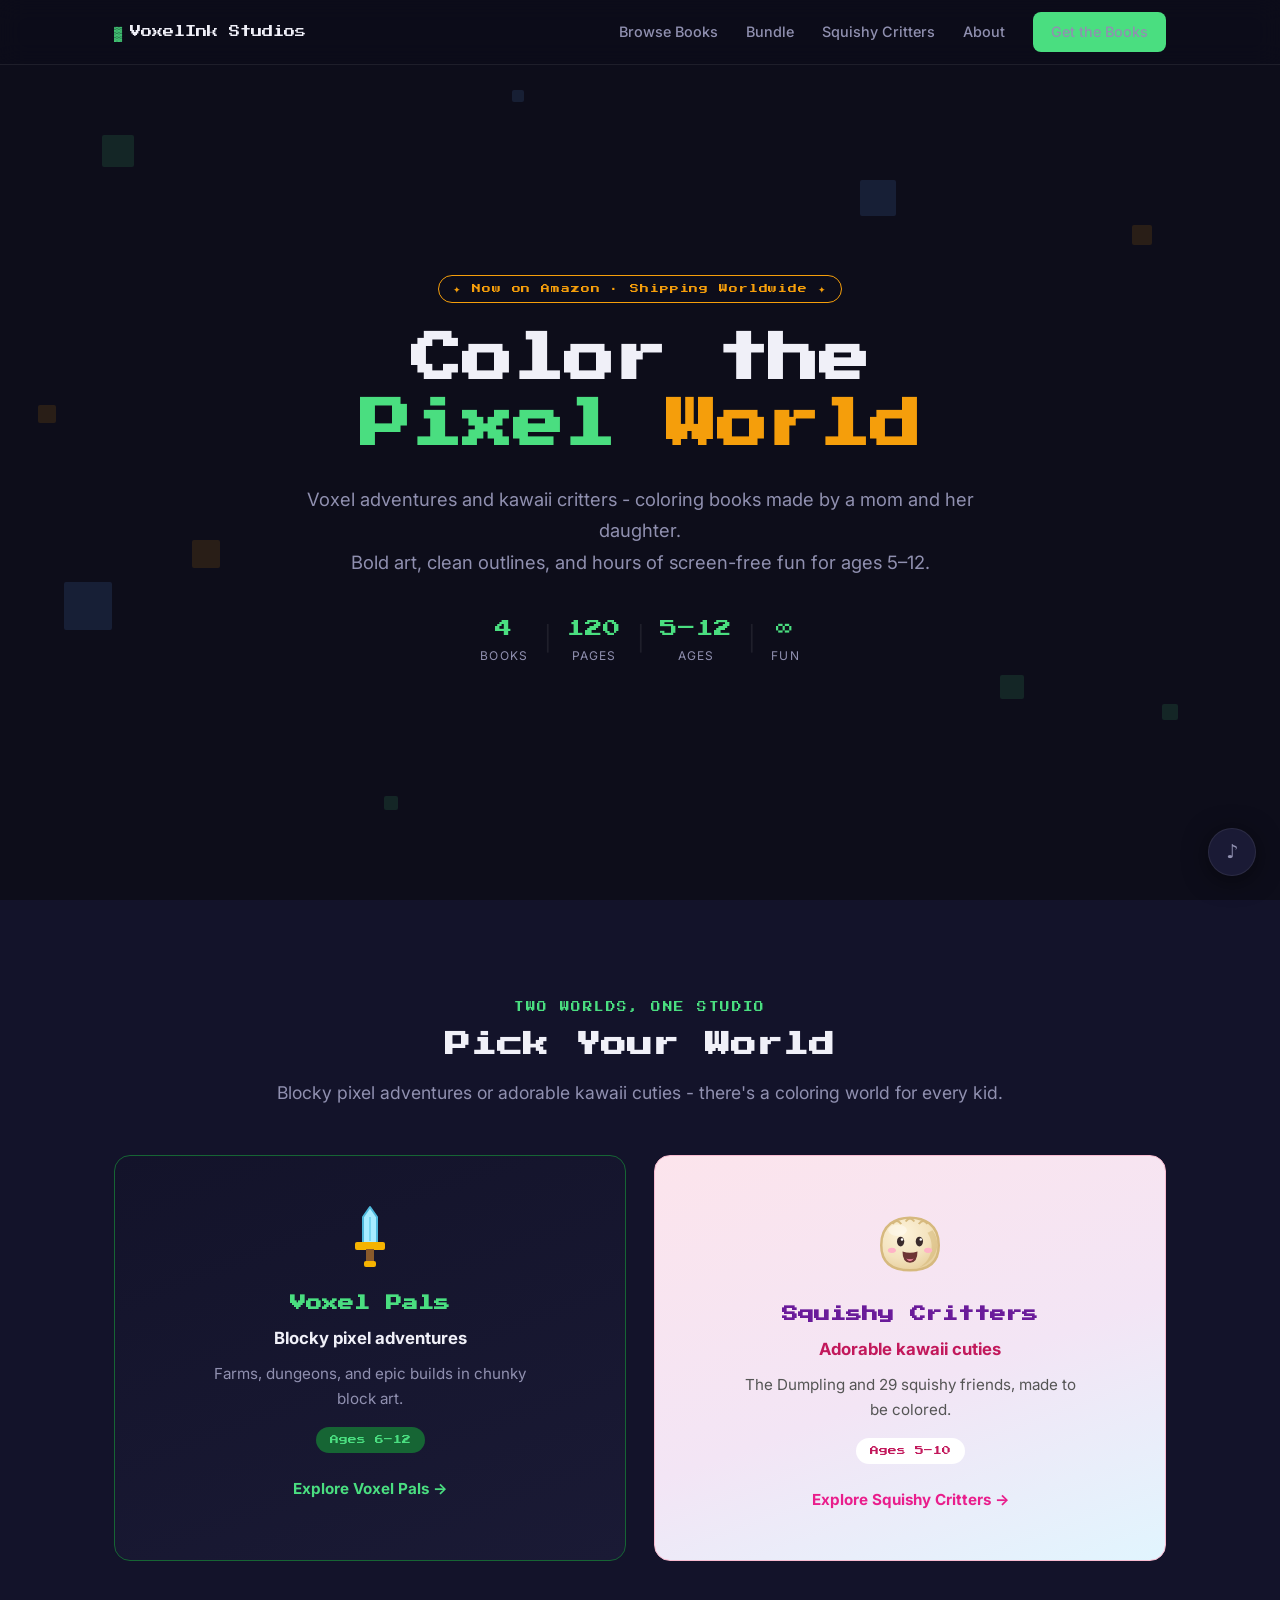
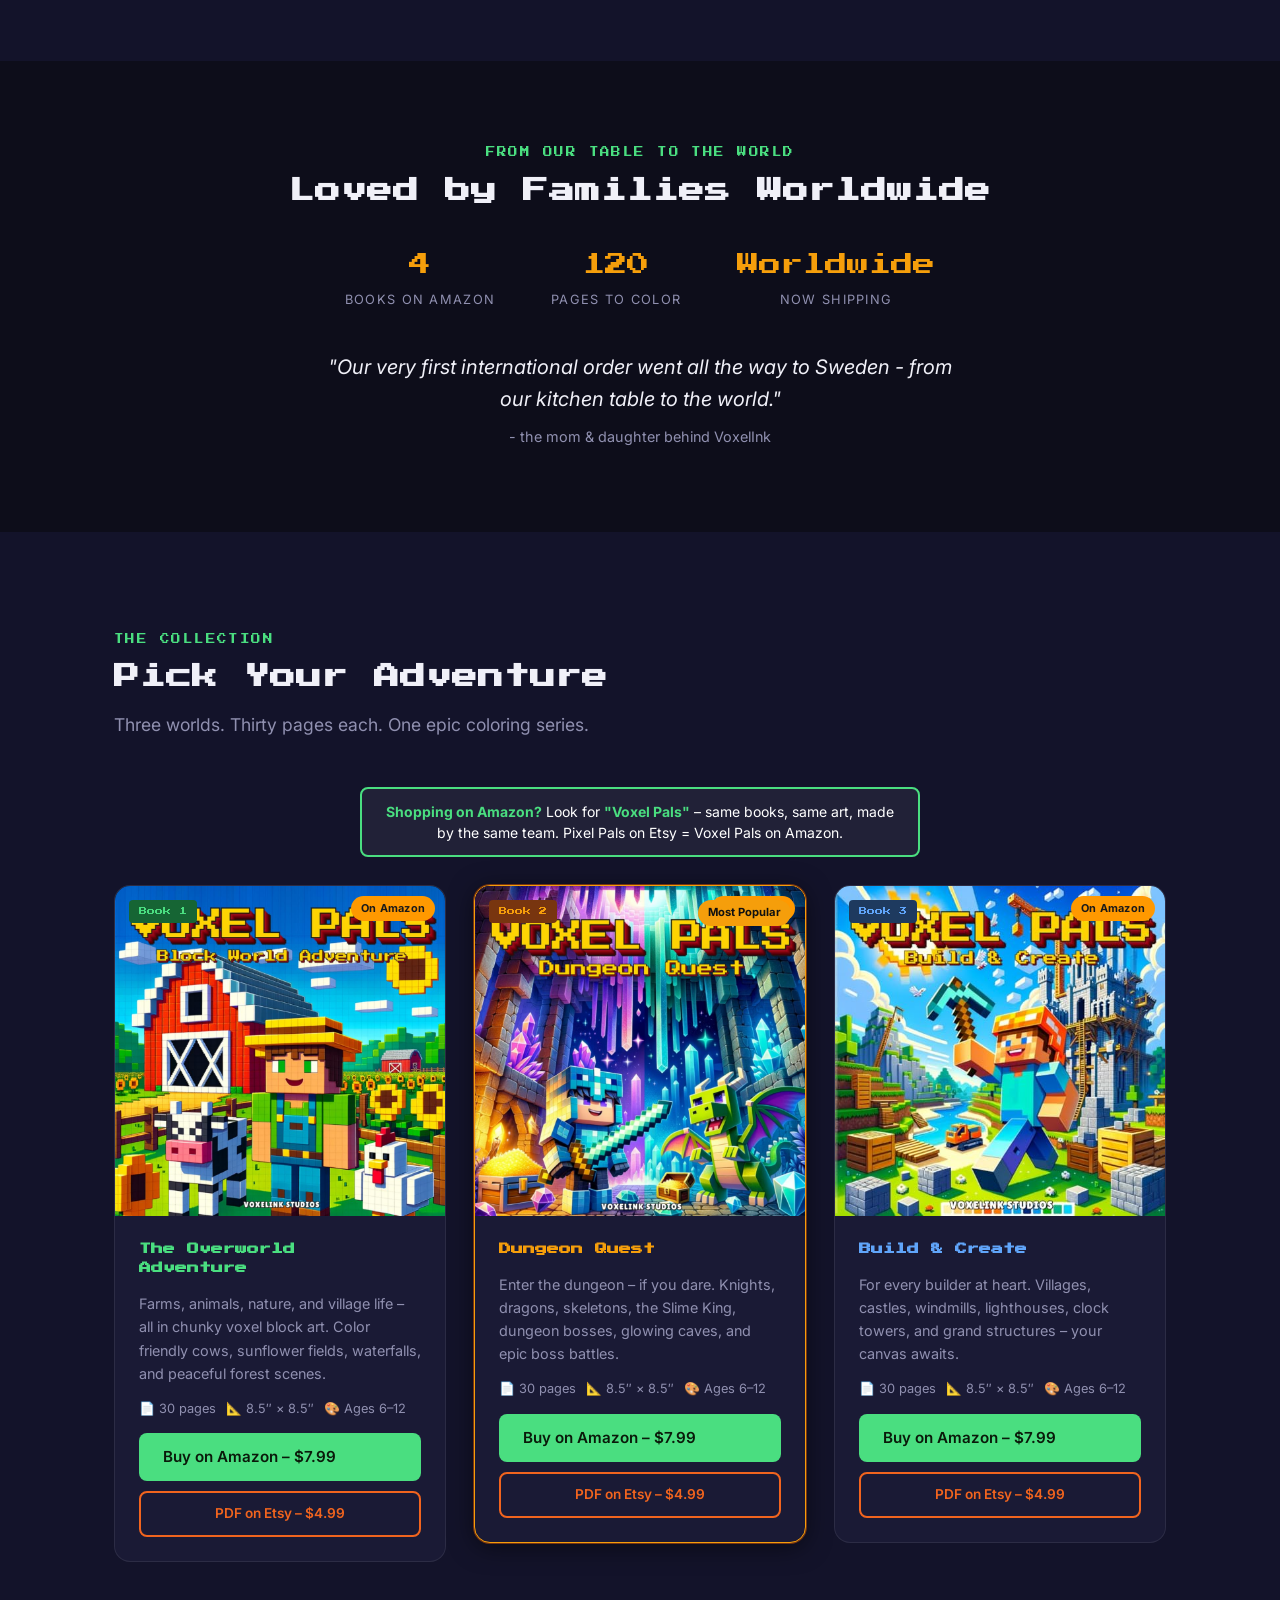
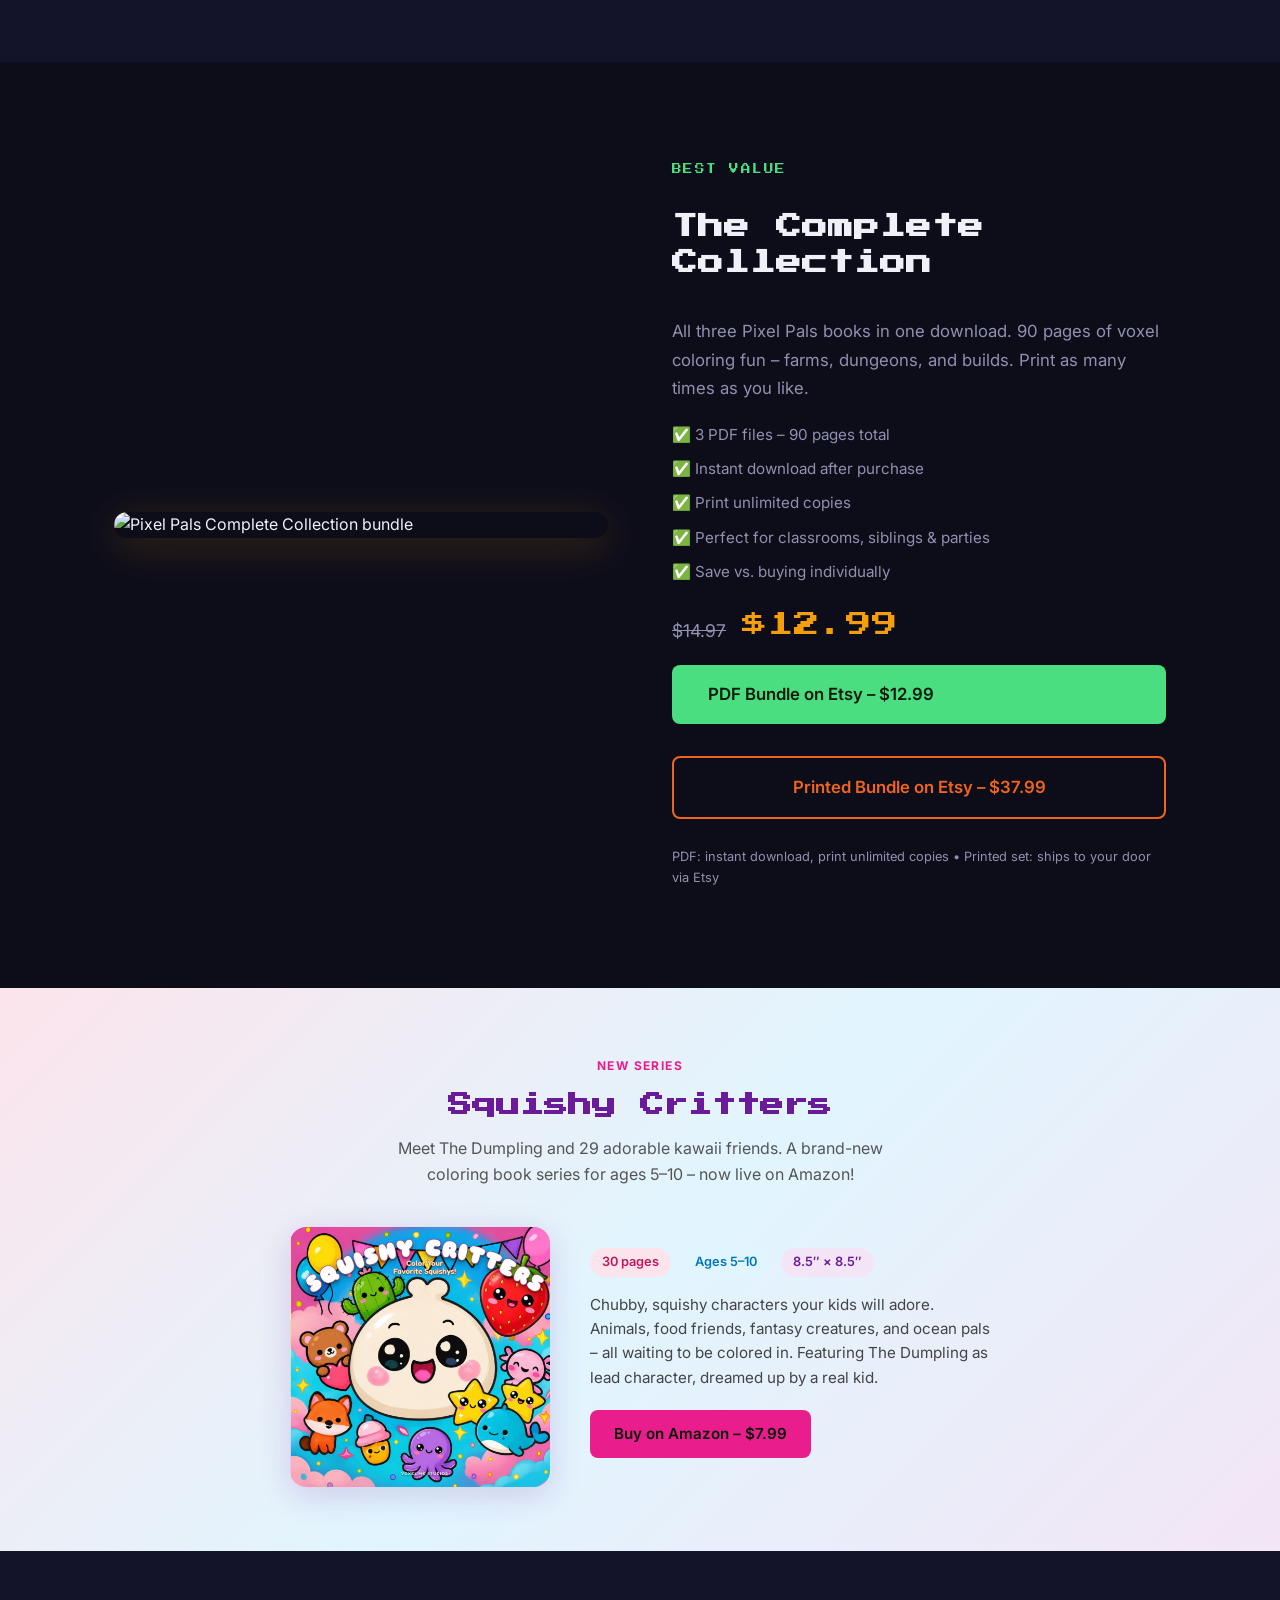
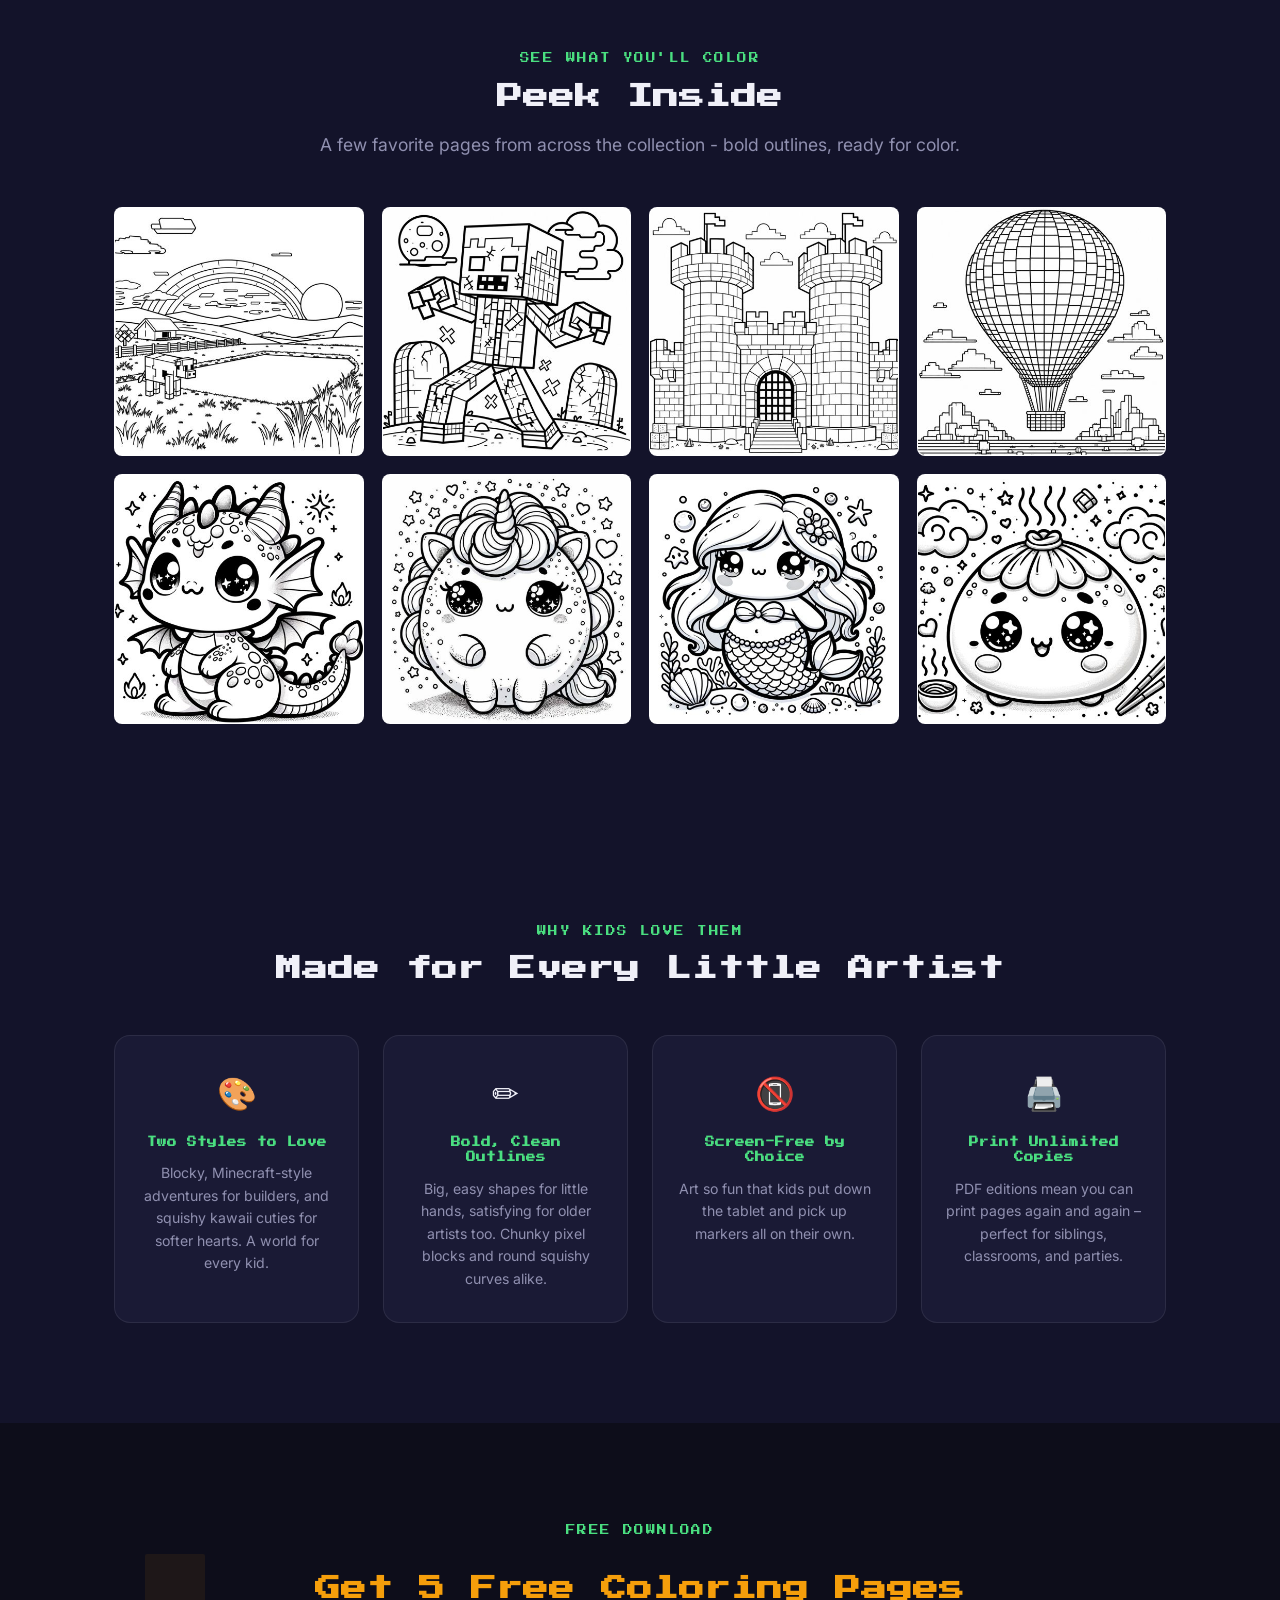
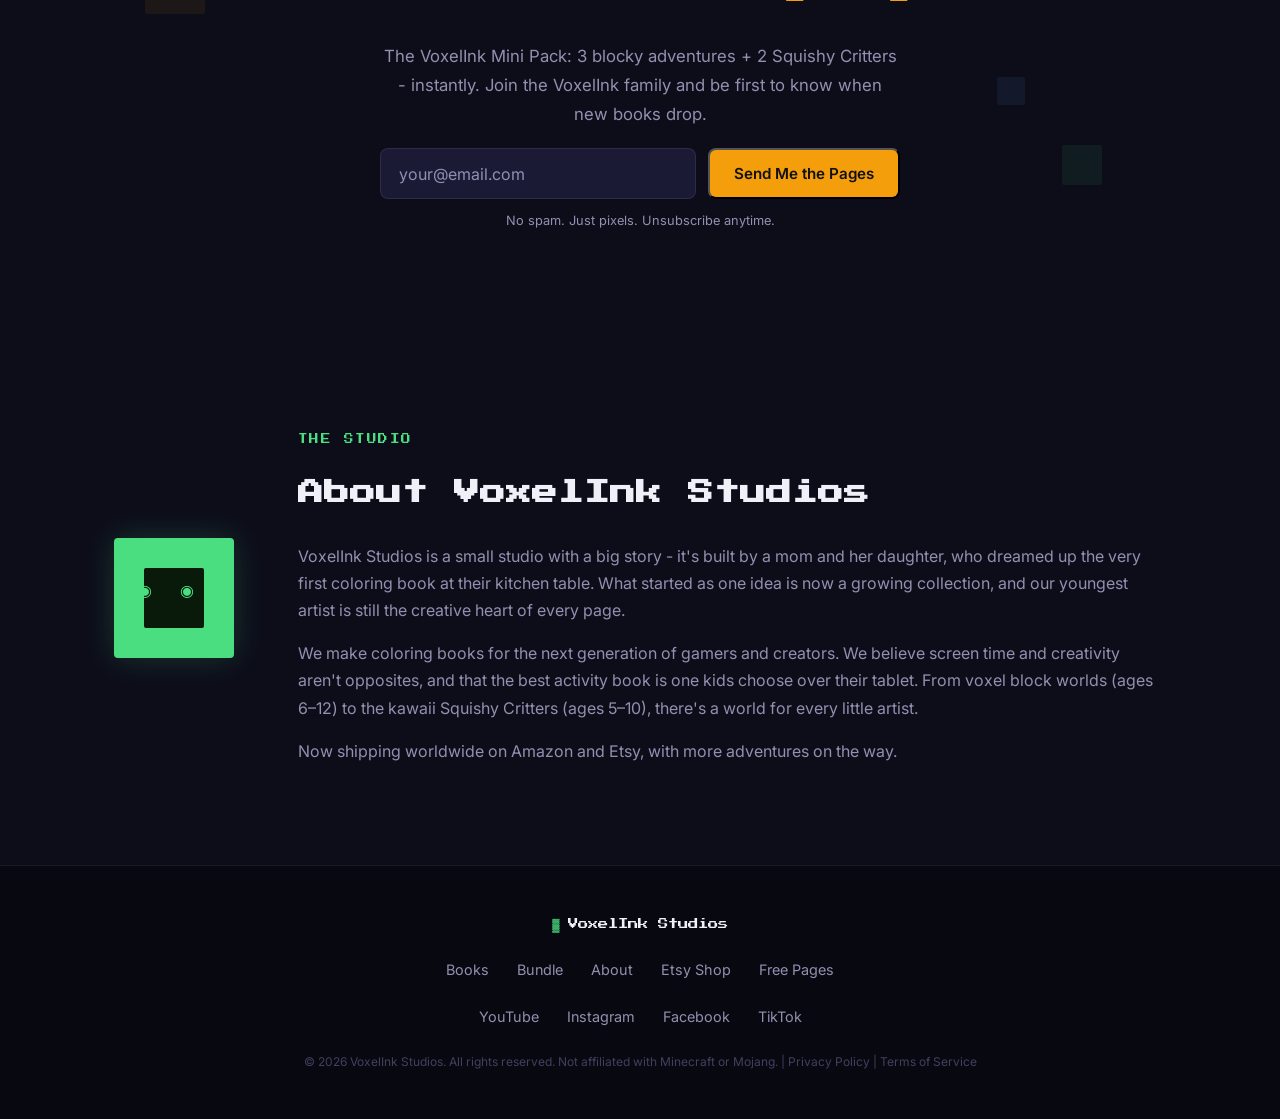
==== index.html @ afd3b6b4 "Draft: /free landing page, 5-page Mini Pack copy, robots+sitemap, GoatCounter, footer fix Co-Authore" ====
<!DOCTYPE html>
<html lang="en">
<head>
  <meta charset="UTF-8" />
  <meta name="viewport" content="width=device-width, initial-scale=1.0" />
  <title>VoxelInk Studios – Pixel Pals & Squishy Critters Coloring Books</title>
  <meta name="description" content="VoxelInk Studios coloring books for kids – Voxel Pals (ages 6-12) and Squishy Critters (ages 5-10). Available on Amazon and Etsy." />
  <link rel="preconnect" href="https://fonts.googleapis.com" />
  <link rel="preconnect" href="https://fonts.gstatic.com" crossorigin />
  <link href="https://fonts.googleapis.com/css2?family=Press+Start+2P&family=Inter:wght@400;500;600;700&display=swap" rel="stylesheet" />
  <link rel="stylesheet" href="css/style.css" />

  <!-- JSON-LD Structured Data for AEO -->
  <script type="application/ld+json">
  {
    "@context": "https://schema.org",
    "@graph": [
      {
        "@type": "Organization",
        "@id": "https://voxelinkstudios.com/#org",
        "name": "VoxelInk Studios",
        "url": "https://voxelinkstudios.com",
        "logo": "https://voxelinkstudios.com/images/voxelinkstudios-v-logo-1024.png",
        "sameAs": [
          "https://www.etsy.com/shop/VoxelInkStudios",
          "https://www.tiktok.com/@voxelinkstudios",
          "https://www.youtube.com/@voxelinkstudios",
          "https://www.instagram.com/pixelpalfriends/",
          "https://www.facebook.com/share/1bGkvwB5MQ/"
        ]
      },
      {
        "@type": "Book",
        "@id": "https://voxelinkstudios.com/#book1",
        "name": "Pixel Pals: The Overworld Adventure",
        "description": "Minecraft-style voxel coloring book for kids ages 6-12. 30 pages of chunky block art featuring farms, animals, nature, and village life.",
        "author": {"@id": "https://voxelinkstudios.com/#org"},
        "publisher": {"@id": "https://voxelinkstudios.com/#org"},
        "isbn": "9798253859872",
        "numberOfPages": 30,
        "bookFormat": "https://schema.org/Paperback",
        "audience": {"@type": "Audience", "suggestedMinAge": 6, "suggestedMaxAge": 12},
        "genre": "Children's Activity Book",
        "offers": [
          {"@type": "Offer", "price": "4.99", "priceCurrency": "USD", "availability": "https://schema.org/InStock", "url": "https://www.etsy.com/listing/4479776482/minecraft-style-coloring-book-for-kids", "name": "Digital PDF"},
          {"@type": "Offer", "price": "14.99", "priceCurrency": "USD", "availability": "https://schema.org/InStock", "url": "https://www.etsy.com/listing/4506201343", "name": "Printed Paperback", "deliveryMethod": "https://schema.org/ParcelService"},
          {"@type": "Offer", "price": "7.99", "priceCurrency": "USD", "availability": "https://schema.org/InStock", "url": "https://www.amazon.com/dp/B0H26WJ86D", "name": "Paperback on Amazon"}
        ]
      },
      {
        "@type": "Book",
        "@id": "https://voxelinkstudios.com/#book2",
        "name": "Pixel Pals: Dungeon Quest",
        "description": "Minecraft-style voxel coloring book for kids ages 6-12. 30 pages of dungeon adventure art featuring knights, dragons, monsters, and epic boss battles.",
        "author": {"@id": "https://voxelinkstudios.com/#org"},
        "publisher": {"@id": "https://voxelinkstudios.com/#org"},
        "isbn": "9798253862162",
        "numberOfPages": 30,
        "bookFormat": "https://schema.org/Paperback",
        "audience": {"@type": "Audience", "suggestedMinAge": 6, "suggestedMaxAge": 12},
        "genre": "Children's Activity Book",
        "offers": [
          {"@type": "Offer", "price": "4.99", "priceCurrency": "USD", "availability": "https://schema.org/InStock", "url": "https://www.etsy.com/listing/4479846180/minecraft-style-coloring-book-pixel-pals", "name": "Digital PDF"},
          {"@type": "Offer", "price": "14.99", "priceCurrency": "USD", "availability": "https://schema.org/InStock", "url": "https://www.etsy.com/listing/4506209641", "name": "Printed Paperback", "deliveryMethod": "https://schema.org/ParcelService"},
          {"@type": "Offer", "price": "7.99", "priceCurrency": "USD", "availability": "https://schema.org/InStock", "url": "https://www.amazon.com/dp/B0H327XW54", "name": "Paperback on Amazon"}
        ]
      },
      {
        "@type": "Book",
        "@id": "https://voxelinkstudios.com/#book3",
        "name": "Pixel Pals: Build & Create",
        "description": "Minecraft-style voxel coloring book for kids ages 6-12. 30 pages of builder-themed art featuring villages, castles, windmills, lighthouses, and grand structures.",
        "author": {"@id": "https://voxelinkstudios.com/#org"},
        "publisher": {"@id": "https://voxelinkstudios.com/#org"},
        "isbn": "9798253863190",
        "numberOfPages": 30,
        "bookFormat": "https://schema.org/Paperback",
        "audience": {"@type": "Audience", "suggestedMinAge": 6, "suggestedMaxAge": 12},
        "genre": "Children's Activity Book",
        "offers": [
          {"@type": "Offer", "price": "4.99", "priceCurrency": "USD", "availability": "https://schema.org/InStock", "url": "https://www.etsy.com/listing/4479852124/minecraft-style-coloring-book-pixel-pals", "name": "Digital PDF"},
          {"@type": "Offer", "price": "14.99", "priceCurrency": "USD", "availability": "https://schema.org/InStock", "url": "https://www.etsy.com/listing/4506217944", "name": "Printed Paperback", "deliveryMethod": "https://schema.org/ParcelService"},
          {"@type": "Offer", "price": "7.99", "priceCurrency": "USD", "availability": "https://schema.org/InStock", "url": "https://www.amazon.com/dp/B0H32BQ3FR", "name": "Paperback on Amazon"}
        ]
      }
      ,{
        "@type": "Book",
        "@id": "https://voxelinkstudios.com/#book4",
        "name": "Squishy Critters: A Kawaii Coloring Book for Kids",
        "description": "Kawaii-style squishy coloring book for kids ages 5-10. 30 pages of adorable characters including The Dumpling, squishy animals, food friends, and fantasy creatures.",
        "author": {"@id": "https://voxelinkstudios.com/#org"},
        "publisher": {"@id": "https://voxelinkstudios.com/#org"},
        "numberOfPages": 30,
        "bookFormat": "https://schema.org/Paperback",
        "audience": {"@type": "Audience", "suggestedMinAge": 5, "suggestedMaxAge": 10},
        "genre": "Children's Activity Book",
        "offers": [
          {"@type": "Offer", "price": "7.99", "priceCurrency": "USD", "availability": "https://schema.org/InStock", "url": "https://www.amazon.com/dp/B0H3KKLQGW", "name": "Paperback on Amazon"}
        ]
      }
    ]
  }
  </script>
</head>
<body>

  <!-- NAV -->
  <nav class="nav">
    <div class="nav-inner">
      <a class="nav-logo" href="#">
        <span class="logo-pixel">▓</span> VoxelInk Studios
      </a>
      <ul class="nav-links">
        <li><a href="#books">Browse Books</a></li>
        <li><a href="#bundle">Bundle</a></li>
        <li><a href="#squishy">Squishy Critters</a></li>
        <li><a href="#about">About</a></li>
        <li><a href="#buy" class="btn btn-nav">Get the Books</a></li>
      </ul>
      <button class="nav-toggle" aria-label="Menu">☰</button>
    </div>
  </nav>

  <!-- MUSIC PLAYER (ambient toggle) -->
  <div class="music-toggle" id="musicToggle" title="Toggle ambient music" aria-label="Toggle ambient music">
    <span class="music-icon">♪</span>
    <!-- "Cute Kids Lofi" by FASSounds (Pixabay, royalty-free) -->
    <!-- TODO: Move to catbox.moe when traffic grows to reduce Netlify bandwidth -->
    <audio id="bgMusic" src="/cute-kids-lofi.mp3" loop preload="auto"></audio>
  </div>

  <!-- HERO -->
  <section class="hero">
    <div class="hero-inner">
      <div class="hero-badge">✦ Now on Amazon · Shipping Worldwide ✦</div>
      <h1 class="hero-title">
        Color the<br/>
        <span class="highlight-green">Pixel</span>
        <span class="highlight-gold"> World</span>
      </h1>
      <p class="hero-sub">
        Voxel adventures and kawaii critters - coloring books made by a mom and her daughter.<br/>
        Bold art, clean outlines, and hours of screen-free fun for ages 5–12.
      </p>
      <div class="hero-stats">
        <div class="stat"><span class="stat-num">4</span><span class="stat-label">Books</span></div>
        <div class="stat-divider">|</div>
        <div class="stat"><span class="stat-num">120</span><span class="stat-label">Pages</span></div>
        <div class="stat-divider">|</div>
        <div class="stat"><span class="stat-num">5–12</span><span class="stat-label">Ages</span></div>
        <div class="stat-divider">|</div>
        <div class="stat"><span class="stat-num">∞</span><span class="stat-label">Fun</span></div>
      </div>
    </div>
    <div class="hero-pixels" aria-hidden="true">
      <div class="px px-1"></div>
      <div class="px px-2"></div>
      <div class="px px-3"></div>
      <div class="px px-4"></div>
      <div class="px px-5"></div>
      <div class="px px-6"></div>
      <div class="px px-7"></div>
      <div class="px px-8"></div>
      <div class="px px-9"></div>
      <div class="px px-10"></div>
    </div>
  </section>

  <!-- PICK YOUR WORLD -->
  <section class="worlds" id="worlds">
    <div class="section-inner">
      <div class="section-label">Two Worlds, One Studio</div>
      <h2 class="section-title">Pick Your World</h2>
      <p class="section-sub">Blocky pixel adventures or adorable kawaii cuties - there's a coloring world for every kid.</p>
      <div class="worlds-grid">
        <a href="#books" class="world-card world-card--voxel">
          <div class="world-emoji">
            <svg viewBox="0 0 48 64" width="50" height="64" aria-hidden="true">
              <polygon points="24,3 31,13 31,39 17,39 17,13" fill="#a8ecff" stroke="#4fb8db" stroke-width="2" stroke-linejoin="round"/>
              <rect x="23" y="13" width="2" height="24" fill="#79d6f0"/>
              <rect x="9" y="38" width="30" height="8" rx="2" fill="#f5b301"/>
              <rect x="20" y="45" width="8" height="14" fill="#8a5a2b"/>
              <rect x="18" y="57" width="12" height="6" rx="2" fill="#f5b301"/>
            </svg>
          </div>
          <h3 class="world-name">Voxel Pals</h3>
          <p class="world-tag">Blocky pixel adventures</p>
          <p class="world-desc">Farms, dungeons, and epic builds in chunky block art.</p>
          <span class="world-ages">Ages 6–12</span>
          <span class="world-cta">Explore Voxel Pals →</span>
        </a>
        <a href="#squishy" class="world-card world-card--squishy">
          <div class="world-emoji">
            <svg viewBox="0 0 64 60" width="80" height="75" aria-hidden="true">
              <defs>
                <radialGradient id="dumplingDough" cx="38%" cy="30%" r="82%">
                  <stop offset="0%" stop-color="#fdf3da"/>
                  <stop offset="58%" stop-color="#f3e2bd"/>
                  <stop offset="100%" stop-color="#e4ca94"/>
                </radialGradient>
              </defs>
              <path d="M9 33 C 9 16 21 11 32 11 C 43 11 55 16 55 33 C 55 49 44 53 32 53 C 20 53 9 49 9 33 Z" fill="url(#dumplingDough)" stroke="#d6b97e" stroke-width="2"/>
              <path d="M50 21 C 57 30 55 45 39 51 C 50 45 52 32 46 23 Z" fill="#d4b574" opacity="0.5"/>
              <ellipse cx="22" cy="21" rx="7.5" ry="4.6" fill="#ffffff" opacity="0.38"/>
              <path d="M18 16 q 3.5 -5 7 0" stroke="#d6b97e" stroke-width="1.6" fill="none"/>
              <path d="M28.5 14 q 3.5 -5 7 0" stroke="#d6b97e" stroke-width="1.6" fill="none"/>
              <path d="M39 16 q 3.5 -5 7 0" stroke="#d6b97e" stroke-width="1.6" fill="none"/>
              <ellipse cx="24.5" cy="30" rx="2.9" ry="3.9" fill="#3a2b2b"/>
              <ellipse cx="39.5" cy="30" rx="2.9" ry="3.9" fill="#3a2b2b"/>
              <circle cx="25.6" cy="28.4" r="1.0" fill="#fff"/>
              <circle cx="40.6" cy="28.4" r="1.0" fill="#fff"/>
              <ellipse cx="17.5" cy="37" rx="3.2" ry="2.1" fill="#ffb3c6"/>
              <ellipse cx="46.5" cy="37" rx="3.2" ry="2.1" fill="#ffb3c6"/>
              <path d="M26 38 Q 32 40 38 38 Q 38 47 32 47 Q 26 47 26 38 Z" fill="#6e3535"/>
              <path d="M29 43.5 Q 32 47.5 35 43.5 Q 32 45 29 43.5 Z" fill="#ff8fab"/>
            </svg>
          </div>
          <h3 class="world-name">Squishy Critters</h3>
          <p class="world-tag">Adorable kawaii cuties</p>
          <p class="world-desc">The Dumpling and 29 squishy friends, made to be colored.</p>
          <span class="world-ages">Ages 5–10</span>
          <span class="world-cta">Explore Squishy Critters →</span>
        </a>
      </div>
    </div>
  </section>

  <!-- SOCIAL PROOF -->
  <section class="proof">
    <div class="section-inner">
      <div class="section-label">From Our Table to the World</div>
      <h2 class="section-title">Loved by Families Worldwide</h2>
      <div class="proof-strip">
        <div class="proof-item"><span class="proof-num">4</span><span class="proof-label">Books on Amazon</span></div>
        <div class="proof-item"><span class="proof-num">120</span><span class="proof-label">Pages to Color</span></div>
        <div class="proof-item"><span class="proof-num">Worldwide</span><span class="proof-label">Now Shipping</span></div>
      </div>
      <p class="proof-quote">"Our very first international order went all the way to Sweden - from our kitchen table to the world."</p>
      <p class="proof-attribution">- the mom &amp; daughter behind VoxelInk</p>
    </div>
  </section>

  <!-- BOOKS -->
  <section class="books" id="books">
    <div class="section-inner">
      <div class="section-label">The Collection</div>
      <h2 class="section-title">Pick Your Adventure</h2>
      <p class="section-sub">Three worlds. Thirty pages each. One epic coloring series.</p>

      <div style="background:rgba(255,255,255,0.06);border:2px solid #4ade80;border-radius:8px;padding:0.75rem 1.25rem;margin:0 auto 1.75rem;max-width:560px;font-size:0.875rem;text-align:center;line-height:1.5;color:#ffffff;">
        <strong style="color:#4ade80;">Shopping on Amazon?</strong> Look for <strong style="color:#4ade80;">"Voxel Pals"</strong> – same books, same art, made by the same team. Pixel Pals on Etsy = Voxel Pals on Amazon.
      </div>

      <div class="books-grid">

        <!-- Book 1 -->
        <div class="book-card book-card--green">
          <div class="book-tag">Book 1</div>
          <div class="book-img-wrap">
            <div class="book-flip">
              <div class="book-flip-inner">
                <div class="book-flip-face book-flip-front">
                  <img src="images/book1-voxel-cover.jpg" alt="Voxel Pals: Block World Adventure cover (Amazon)" class="book-img" loading="lazy" />
                  <span class="cover-tag cover-tag--amazon">On Amazon</span>
                </div>
                <div class="book-flip-face book-flip-back">
                  <img src="images/book1-cover.png" alt="Pixel Pals: The Overworld Adventure cover (Etsy)" class="book-img" loading="lazy" />
                  <span class="cover-tag cover-tag--etsy">On Etsy</span>
                </div>
              </div>
            </div>
          </div>
          <div class="book-info">
            <h3 class="book-title">The Overworld<br/>Adventure</h3>
            <p class="book-desc">Farms, animals, nature, and village life – all in chunky voxel block art. Color friendly cows, sunflower fields, waterfalls, and peaceful forest scenes.</p>
            <div class="book-details">
              <span>📄 30 pages</span>
              <span>📐 8.5″ × 8.5″</span>
              <span>🎨 Ages 6–12</span>
            </div>
            <div class="book-ctas">
              <a href="https://www.amazon.com/dp/B0H26WJ86D" class="btn btn-primary" target="_blank" rel="noopener">Buy on Amazon – $7.99</a>
              <a href="https://www.etsy.com/listing/4479776482/minecraft-style-coloring-book-for-kids" class="btn btn-etsy" target="_blank" rel="noopener">PDF on Etsy – $4.99</a>
            </div>
          </div>
        </div>

        <!-- Book 2 -->
        <div class="book-card book-card--gold book-card--featured">
          <div class="book-tag">Book 2</div>
          <div class="book-badge-featured">Most Popular</div>
          <div class="book-img-wrap">
            <div class="book-flip">
              <div class="book-flip-inner">
                <div class="book-flip-face book-flip-front">
                  <img src="images/book2-voxel-cover.jpg" alt="Voxel Pals: Dungeon Quest cover (Amazon)" class="book-img" loading="lazy" />
                  <span class="cover-tag cover-tag--amazon">On Amazon</span>
                </div>
                <div class="book-flip-face book-flip-back">
                  <img src="images/book2-cover.png" alt="Pixel Pals: Dungeon Quest cover (Etsy)" class="book-img" loading="lazy" />
                  <span class="cover-tag cover-tag--etsy">On Etsy</span>
                </div>
              </div>
            </div>
          </div>
          <div class="book-info">
            <h3 class="book-title">Dungeon Quest</h3>
            <p class="book-desc">Enter the dungeon – if you dare. Knights, dragons, skeletons, the Slime King, dungeon bosses, glowing caves, and epic boss battles.</p>
            <div class="book-details">
              <span>📄 30 pages</span>
              <span>📐 8.5″ × 8.5″</span>
              <span>🎨 Ages 6–12</span>
            </div>
            <div class="book-ctas">
              <a href="https://www.amazon.com/dp/B0H327XW54" class="btn btn-primary" target="_blank" rel="noopener">Buy on Amazon – $7.99</a>
              <a href="https://www.etsy.com/listing/4479846180/minecraft-style-coloring-book-pixel-pals" class="btn btn-etsy" target="_blank" rel="noopener">PDF on Etsy – $4.99</a>
            </div>
          </div>
        </div>

        <!-- Book 3 -->
        <div class="book-card book-card--blue">
          <div class="book-tag">Book 3</div>
          <div class="book-img-wrap">
            <div class="book-flip">
              <div class="book-flip-inner">
                <div class="book-flip-face book-flip-front">
                  <img src="images/book3-voxel-cover.jpg" alt="Voxel Pals: Build and Create cover (Amazon)" class="book-img" loading="lazy" />
                  <span class="cover-tag cover-tag--amazon">On Amazon</span>
                </div>
                <div class="book-flip-face book-flip-back">
                  <img src="images/book3-cover.jpg" alt="Pixel Pals: Build & Create cover (Etsy)" class="book-img" loading="lazy" />
                  <span class="cover-tag cover-tag--etsy">On Etsy</span>
                </div>
              </div>
            </div>
          </div>
          <div class="book-info">
            <h3 class="book-title">Build &amp; Create</h3>
            <p class="book-desc">For every builder at heart. Villages, castles, windmills, lighthouses, clock towers, and grand structures – your canvas awaits.</p>
            <div class="book-details">
              <span>📄 30 pages</span>
              <span>📐 8.5″ × 8.5″</span>
              <span>🎨 Ages 6–12</span>
            </div>
            <div class="book-ctas">
              <a href="https://www.amazon.com/dp/B0H32BQ3FR" class="btn btn-primary" target="_blank" rel="noopener">Buy on Amazon – $7.99</a>
              <a href="https://www.etsy.com/listing/4479852124/minecraft-style-coloring-book-pixel-pals" class="btn btn-etsy" target="_blank" rel="noopener">PDF on Etsy – $4.99</a>
            </div>
          </div>
        </div>

      </div>
    </div>
  </section>

  <!-- BUNDLE -->
  <section class="bundle" id="bundle">
    <div class="section-inner">
      <div class="bundle-inner">
        <div class="bundle-img-col">
          <img src="images/bundle-cover.png" alt="Pixel Pals Complete Collection bundle" class="bundle-img" loading="lazy" />
        </div>
        <div class="bundle-text-col">
          <div class="section-label">Best Value</div>
          <h2 class="section-title">The Complete<br/>Collection</h2>
          <p class="bundle-desc">All three Pixel Pals books in one download. 90 pages of voxel coloring fun – farms, dungeons, and builds. Print as many times as you like.</p>
          <ul class="bundle-list">
            <li>✅ 3 PDF files – 90 pages total</li>
            <li>✅ Instant download after purchase</li>
            <li>✅ Print unlimited copies</li>
            <li>✅ Perfect for classrooms, siblings &amp; parties</li>
            <li>✅ Save vs. buying individually</li>
          </ul>
          <div class="bundle-price">
            <span class="price-was">$14.97</span>
            <span class="price-now">$12.99</span>
          </div>
          <a href="https://www.etsy.com/listing/4479860802/minecraft-style-coloring-book-bundle" class="btn btn-primary btn-lg" target="_blank" rel="noopener">PDF Bundle on Etsy – $12.99</a>
          <a href="https://www.etsy.com/listing/4506212985" class="btn btn-etsy btn-lg" target="_blank" rel="noopener" style="margin-top:0.75rem;display:inline-block;">Printed Bundle on Etsy – $37.99</a>
          <p class="bundle-note">PDF: instant download, print unlimited copies • Printed set: ships to your door via Etsy</p>
        </div>
      </div>
    </div>
  </section>


  <!-- SQUISHY CRITTERS -->
  <section id="squishy" style="padding:4rem 0;background:linear-gradient(135deg,#fce4ec 0%,#e1f5fe 50%,#f3e5f5 100%);">
    <div class="section-inner">
      <div style="text-align:center;margin-bottom:0.5rem;">
        <span style="font-size:0.75rem;font-weight:700;letter-spacing:0.12em;color:#e91e8c;text-transform:uppercase;">New Series</span>
      </div>
      <h2 style="font-family:'Press Start 2P',monospace;font-size:clamp(1rem,3vw,1.5rem);text-align:center;color:#6a1b9a;margin-bottom:0.75rem;">Squishy Critters</h2>
      <p style="text-align:center;color:#555;font-size:1rem;margin-bottom:2.5rem;max-width:520px;margin-left:auto;margin-right:auto;">Meet The Dumpling and 29 adorable kawaii friends. A brand-new coloring book series for ages 5–10 – now live on Amazon!</p>
      <div style="display:flex;flex-wrap:wrap;align-items:center;justify-content:center;gap:2.5rem;max-width:860px;margin:0 auto;">
        <div style="flex:0 0 auto;">
          <img src="images/squishy-critters-cover.jpg" alt="Squishy Critters coloring book cover" style="width:260px;max-width:90vw;border-radius:16px;box-shadow:0 8px 32px rgba(106,27,154,0.18);" loading="lazy" />
        </div>
        <div style="flex:1;min-width:240px;max-width:400px;">
          <div style="display:flex;gap:0.75rem;flex-wrap:wrap;margin-bottom:1rem;">
            <span style="background:#fce4ec;color:#c2185b;padding:0.25rem 0.75rem;border-radius:99px;font-size:0.8rem;font-weight:600;">30 pages</span>
            <span style="background:#e1f5fe;color:#0277bd;padding:0.25rem 0.75rem;border-radius:99px;font-size:0.8rem;font-weight:600;">Ages 5–10</span>
            <span style="background:#f3e5f5;color:#6a1b9a;padding:0.25rem 0.75rem;border-radius:99px;font-size:0.8rem;font-weight:600;">8.5″ × 8.5″</span>
          </div>
          <p style="color:#444;font-size:0.95rem;line-height:1.6;margin-bottom:1.25rem;">Chubby, squishy characters your kids will adore. Animals, food friends, fantasy creatures, and ocean pals – all waiting to be colored in. Featuring The Dumpling as lead character, dreamed up by a real kid.</p>
          <a href="https://www.amazon.com/dp/B0H3KKLQGW" class="btn btn-primary" target="_blank" rel="noopener" style="display:inline-block;background:#e91e8c;border-color:#e91e8c;margin-bottom:0.5rem;">Buy on Amazon – $7.99</a>
        </div>
      </div>
    </div>
  </section>

  <!-- PEEK INSIDE -->
  <section class="peek" id="peek">
    <div class="section-inner">
      <div class="section-label">See What You'll Color</div>
      <h2 class="section-title">Peek Inside</h2>
      <p class="section-sub">A few favorite pages from across the collection - bold outlines, ready for color.</p>
      <div class="peek-grid">
        <div class="peek-page"><img src="images/peek/voxel-farm-rainbow.jpg" alt="Voxel farm and rainbow coloring page" loading="lazy"></div>
        <div class="peek-page"><img src="images/peek/voxel-zombie.jpg" alt="Voxel zombie coloring page" loading="lazy"></div>
        <div class="peek-page"><img src="images/peek/voxel-castle.jpg" alt="Voxel castle coloring page" loading="lazy"></div>
        <div class="peek-page"><img src="images/peek/voxel-balloon.jpg" alt="Voxel hot air balloon coloring page" loading="lazy"></div>
        <div class="peek-page"><img src="images/peek/squishy-dragon.jpg" alt="Squishy dragon coloring page" loading="lazy"></div>
        <div class="peek-page"><img src="images/peek/squishy-unicorn.jpg" alt="Squishy unicorn coloring page" loading="lazy"></div>
        <div class="peek-page"><img src="images/peek/squishy-mermaid.jpg" alt="Squishy mermaid coloring page" loading="lazy"></div>
        <div class="peek-page"><img src="images/peek/squishy-dumpling.jpg" alt="Squishy dumpling coloring page" loading="lazy"></div>
      </div>
    </div>
  </section>

  <!-- WHY SECTION -->
  <section class="why">
    <div class="section-inner">
      <div class="section-label">Why Kids Love Them</div>
      <h2 class="section-title">Made for Every Little Artist</h2>
      <div class="why-grid">
        <div class="why-card">
          <div class="why-icon">🎨</div>
          <h3>Two Styles to Love</h3>
          <p>Blocky, Minecraft-style adventures for builders, and squishy kawaii cuties for softer hearts. A world for every kid.</p>
        </div>
        <div class="why-card">
          <div class="why-icon">✏️</div>
          <h3>Bold, Clean Outlines</h3>
          <p>Big, easy shapes for little hands, satisfying for older artists too. Chunky pixel blocks and round squishy curves alike.</p>
        </div>
        <div class="why-card">
          <div class="why-icon">📵</div>
          <h3>Screen-Free by Choice</h3>
          <p>Art so fun that kids put down the tablet and pick up markers all on their own.</p>
        </div>
        <div class="why-card">
          <div class="why-icon">🖨️</div>
          <h3>Print Unlimited Copies</h3>
          <p>PDF editions mean you can print pages again and again – perfect for siblings, classrooms, and parties.</p>
        </div>
      </div>
    </div>
  </section>

  <!-- EMAIL SIGNUP -->
  <section class="signup" id="signup">
    <div class="section-inner signup-inner">
      <div class="signup-pixels" aria-hidden="true">
        <div class="spx spx-1"></div>
        <div class="spx spx-2"></div>
        <div class="spx spx-3"></div>
      </div>
      <div class="section-label">Free Download</div>
      <h2 class="section-title">Get 5 Free Coloring Pages</h2>
      <p class="signup-sub">The VoxelInk Mini Pack: 3 blocky adventures + 2 Squishy Critters - instantly. Join the VoxelInk family and be first to know when new books drop.</p>
      <form class="signup-form" id="signupForm" novalidate>
        <div class="signup-fields">
          <input
            type="email"
            id="signupEmail"
            name="email"
            class="signup-input"
            placeholder="your@email.com"
            required
            autocomplete="email"
          />
          <button type="submit" class="btn btn-primary signup-btn">Send Me the Pages</button>
        </div>
        <p class="signup-note">No spam. Just pixels. Unsubscribe anytime.</p>
      </form>
      <div class="signup-success" id="signupSuccess" hidden>
        <div class="success-icon">✅</div>
        <p>You're in! Check your email for your free coloring pages.</p>
      </div>
    </div>
  </section>

  <!-- ABOUT -->
  <section class="about" id="about">
    <div class="section-inner about-inner">
      <div class="about-pixel-art" aria-hidden="true">
        <div class="pixel-character"></div>
      </div>
      <div class="about-text">
        <div class="section-label">The Studio</div>
        <h2 class="section-title">About VoxelInk Studios</h2>
        <p>VoxelInk Studios is a small studio with a big story - it's built by a mom and her daughter, who dreamed up the very first coloring book at their kitchen table. What started as one idea is now a growing collection, and our youngest artist is still the creative heart of every page.</p>
        <p>We make coloring books for the next generation of gamers and creators. We believe screen time and creativity aren't opposites, and that the best activity book is one kids choose over their tablet. From voxel block worlds (ages 6–12) to the kawaii Squishy Critters (ages 5–10), there's a world for every little artist.</p>
        <p>Now shipping worldwide on Amazon and Etsy, with more adventures on the way.</p>
      </div>
    </div>
  </section>

  <!-- FOOTER -->
  <footer class="footer">
    <div class="section-inner footer-inner">
      <div class="footer-logo">
        <span class="logo-pixel">▓</span> VoxelInk Studios
      </div>
      <div class="footer-links">
        <a href="#books">Books</a>
        <a href="#bundle">Bundle</a>
        <a href="#about">About</a>
        <a href="https://www.etsy.com/shop/VoxelInkStudios" target="_blank" rel="noopener">Etsy Shop</a>
        <a href="/free">Free Pages</a>
      </div>
      <div class="footer-social">
        <a href="https://www.youtube.com/@voxelinkstudios" target="_blank" rel="noopener" aria-label="YouTube">YouTube</a>
        <a href="https://www.instagram.com/pixelpalfriends/" target="_blank" rel="noopener" aria-label="Instagram">Instagram</a>
        <a href="https://www.facebook.com/share/1bGkvwB5MQ/" target="_blank" rel="noopener" aria-label="Facebook">Facebook</a>
        <a href="https://www.tiktok.com/@voxelinkstudios" target="_blank" rel="noopener" aria-label="TikTok">TikTok</a>
      </div>
      <p class="footer-copy">© 2026 VoxelInk Studios. All rights reserved. Not affiliated with Minecraft or Mojang. | <a href="/privacy-policy.html">Privacy Policy</a> | <a href="/terms.html">Terms of Service</a></p>
    </div>
  </footer>

  <script src="js/main.js"></script>
  <script data-goatcounter="https://voxelink.goatcounter.com/count" async src="//gc.zgo.at/count.js"></script>
</body>
</html>
---- css/style.css ----
/* ============================================================
   VoxelInk Studios — Main Stylesheet
   ============================================================ */

:root {
  --bg:         #0d0d1a;
  --bg-2:       #13132a;
  --bg-card:    #1a1a35;
  --bg-card-2:  #1e1e3a;
  --border:     rgba(255,255,255,0.08);
  --green:      #4ade80;
  --green-dim:  #166534;
  --gold:       #f59e0b;
  --gold-dim:   #78350f;
  --blue:       #60a5fa;
  --blue-dim:   #1e3a5f;
  --text:       #f0f0f8;
  --text-muted: #9090b0;
  --pixel-font: 'Press Start 2P', monospace;
  --body-font:  'Inter', system-ui, sans-serif;
  --radius:     8px;
  --radius-lg:  16px;
  --shadow:     0 4px 24px rgba(0,0,0,0.5);
}

*, *::before, *::after { box-sizing: border-box; margin: 0; padding: 0; }

html { scroll-behavior: smooth; }

body {
  background: var(--bg);
  color: var(--text);
  font-family: var(--body-font);
  font-size: 16px;
  line-height: 1.6;
  overflow-x: hidden;
}

a { color: inherit; text-decoration: none; }

img { max-width: 100%; display: block; }

.section-inner {
  max-width: 1100px;
  margin: 0 auto;
  padding: 0 24px;
}

/* ── BUTTONS ── */

.btn {
  display: inline-block;
  padding: 12px 24px;
  border-radius: var(--radius);
  font-family: var(--body-font);
  font-weight: 600;
  font-size: 0.95rem;
  cursor: pointer;
  transition: transform 0.15s, opacity 0.15s;
  white-space: nowrap;
}

.btn:hover { transform: translateY(-2px); opacity: 0.9; }
.btn:active { transform: translateY(0); }

.btn-primary {
  background: var(--green);
  color: #0a1a0a;
}

.btn-secondary {
  background: transparent;
  color: var(--gold);
  border: 2px solid var(--gold);
}

.btn-nav {
  background: var(--green);
  color: #0a1a0a;
  padding: 8px 18px;
  font-size: 0.85rem;
}

.btn-amazon {
  background: #ff9900;
  color: #111;
  font-size: 0.85rem;
  padding: 10px 18px;
  width: 100%;
  text-align: center;
}

.btn-coming-soon {
  background: #cccccc;
  color: #666666;
  font-size: 0.85rem;
  padding: 10px 18px;
  width: 100%;
  text-align: center;
  cursor: default;
  pointer-events: none;
  border: none;
  border-radius: 8px;
  font-weight: 600;
  display: inline-block;
}

.btn-etsy {
  background: transparent;
  color: #f1641e;
  border: 2px solid #f1641e;
  font-size: 0.85rem;
  padding: 10px 18px;
  width: 100%;
  text-align: center;
}

.btn-lg { padding: 16px 36px; font-size: 1.05rem; }

/* ── SECTION LABELS ── */

.section-label {
  font-family: var(--pixel-font);
  font-size: 0.6rem;
  color: var(--green);
  letter-spacing: 0.15em;
  text-transform: uppercase;
  margin-bottom: 12px;
}

.section-title {
  font-family: var(--pixel-font);
  font-size: clamp(1.1rem, 3vw, 1.6rem);
  line-height: 1.4;
  margin-bottom: 16px;
}

.section-sub {
  color: var(--text-muted);
  font-size: 1.1rem;
  margin-bottom: 48px;
}

.highlight-green { color: var(--green); }
.highlight-gold  { color: var(--gold); }

/* ── NAV ── */

.nav {
  position: fixed;
  top: 0; left: 0; right: 0;
  z-index: 100;
  background: rgba(13,13,26,0.92);
  backdrop-filter: blur(12px);
  border-bottom: 1px solid var(--border);
}

.nav-inner {
  max-width: 1100px;
  margin: 0 auto;
  padding: 0 24px;
  height: 64px;
  display: flex;
  align-items: center;
  justify-content: space-between;
  gap: 24px;
}

.nav-logo {
  font-family: var(--pixel-font);
  font-size: 0.7rem;
  color: var(--text);
  white-space: nowrap;
  display: flex;
  align-items: center;
  gap: 8px;
}

.logo-pixel { color: var(--green); font-size: 1.2em; }

.nav-links {
  display: flex;
  align-items: center;
  gap: 28px;
  list-style: none;
}

.nav-links a {
  font-size: 0.9rem;
  font-weight: 500;
  color: var(--text-muted);
  transition: color 0.15s;
}

.nav-links a:hover { color: var(--text); }

.nav-toggle {
  display: none;
  background: none;
  border: none;
  color: var(--text);
  font-size: 1.4rem;
  cursor: pointer;
}

/* ── HERO ── */

.hero {
  position: relative;
  min-height: 100vh;
  display: flex;
  align-items: center;
  padding: 120px 24px 80px;
  overflow: hidden;
}

.hero-inner {
  max-width: 700px;
  margin: 0 auto;
  text-align: center;
  position: relative;
  z-index: 2;
}

.hero-badge {
  display: inline-block;
  font-family: var(--pixel-font);
  font-size: 0.55rem;
  color: var(--gold);
  border: 1px solid var(--gold);
  padding: 6px 14px;
  border-radius: 999px;
  margin-bottom: 24px;
  letter-spacing: 0.1em;
}

.hero-title {
  font-family: var(--pixel-font);
  font-size: clamp(1.6rem, 6vw, 3.2rem);
  line-height: 1.3;
  margin-bottom: 24px;
}

.hero-sub {
  font-size: 1.15rem;
  color: var(--text-muted);
  margin-bottom: 36px;
  line-height: 1.7;
}

.hero-ctas {
  display: flex;
  gap: 16px;
  justify-content: center;
  flex-wrap: wrap;
  margin-bottom: 48px;
}

.hero-stats {
  display: flex;
  align-items: center;
  justify-content: center;
  gap: 16px;
  flex-wrap: wrap;
}

.stat {
  display: flex;
  flex-direction: column;
  align-items: center;
  gap: 4px;
}

.stat-num {
  font-family: var(--pixel-font);
  font-size: 1.1rem;
  color: var(--green);
}

.stat-label {
  font-size: 0.75rem;
  color: var(--text-muted);
  text-transform: uppercase;
  letter-spacing: 0.1em;
}

.stat-divider {
  color: var(--border);
  font-size: 1.5rem;
}

/* Hero pixel decorations */
.hero-pixels {
  position: absolute;
  inset: 0;
  z-index: 1;
  pointer-events: none;
}

.px {
  position: absolute;
  border-radius: 2px;
  opacity: 0.12;
  animation: float 6s ease-in-out infinite;
}

.px-1 { width: 32px; height: 32px; background: var(--green); top: 15%; left: 8%; animation-delay: 0s; }
.px-2 { width: 20px; height: 20px; background: var(--gold);  top: 25%; right: 10%; animation-delay: 1.5s; }
.px-3 { width: 48px; height: 48px; background: var(--blue);  bottom: 30%; left: 5%; animation-delay: 3s; }
.px-4 { width: 16px; height: 16px; background: var(--green); bottom: 20%; right: 8%; animation-delay: 0.8s; }
.px-5 { width: 28px; height: 28px; background: var(--gold);  top: 60%; left: 15%; animation-delay: 2.2s; }

@keyframes float {
  0%, 100% { transform: translateY(0px); }
  50% { transform: translateY(-16px); }
}

/* ── BOOKS ── */

.books {
  padding: 100px 0;
  background: var(--bg-2);
}

.books-grid {
  display: grid;
  grid-template-columns: repeat(3, 1fr);
  gap: 28px;
  align-items: start;
}

.book-card {
  background: var(--bg-card);
  border-radius: var(--radius-lg);
  border: 1px solid var(--border);
  overflow: hidden;
  transition: transform 0.2s, box-shadow 0.2s;
  position: relative;
  display: flex;
  flex-direction: column;
}

.book-card:hover {
  transform: translateY(-6px);
  box-shadow: var(--shadow);
}

.book-card--featured {
  border-color: var(--gold);
  box-shadow: 0 0 0 1px var(--gold-dim), var(--shadow);
  transform: translateY(-8px);
}

.book-card--featured:hover { transform: translateY(-14px); }

.book-tag {
  position: absolute;
  top: 14px; left: 14px;
  font-family: var(--pixel-font);
  font-size: 0.5rem;
  padding: 5px 10px;
  border-radius: 4px;
  z-index: 2;
}

.book-card--green .book-tag { background: var(--green-dim); color: var(--green); }
.book-card--gold  .book-tag { background: var(--gold-dim);  color: var(--gold); }
.book-card--blue  .book-tag { background: var(--blue-dim);  color: var(--blue); }

.book-badge-featured {
  position: absolute;
  top: 14px; right: 14px;
  font-size: 0.7rem;
  font-weight: 700;
  background: var(--gold);
  color: #111;
  padding: 4px 10px;
  border-radius: 999px;
  z-index: 2;
}

.book-img-wrap {
  width: 100%;
  aspect-ratio: 1 / 1;
  overflow: hidden;
  background: #111;
}

.book-img {
  width: 100%;
  height: 100%;
  object-fit: cover;
  transition: transform 0.4s;
}

.book-card:hover .book-img { transform: scale(1.04); }

.book-info {
  padding: 24px;
  display: flex;
  flex-direction: column;
  gap: 14px;
  flex: 1;
}

.book-title {
  font-family: var(--pixel-font);
  font-size: 0.75rem;
  line-height: 1.6;
}

.book-card--green .book-title { color: var(--green); }
.book-card--gold  .book-title { color: var(--gold); }
.book-card--blue  .book-title { color: var(--blue); }

.book-desc {
  font-size: 0.9rem;
  color: var(--text-muted);
  line-height: 1.6;
}

.book-details {
  display: flex;
  flex-wrap: wrap;
  gap: 10px;
  font-size: 0.8rem;
  color: var(--text-muted);
}

.book-ctas {
  display: flex;
  flex-direction: column;
  gap: 10px;
  margin-top: auto;
}

/* ── BUNDLE ── */

.bundle {
  padding: 100px 0;
  background: var(--bg);
}

.bundle-inner {
  display: grid;
  grid-template-columns: 1fr 1fr;
  gap: 64px;
  align-items: center;
}

.bundle-img {
  border-radius: var(--radius-lg);
  box-shadow: 0 8px 40px rgba(245,158,11,0.2);
  transition: transform 0.3s;
}

.bundle-img:hover { transform: scale(1.02); }

.bundle-text-col { display: flex; flex-direction: column; gap: 20px; }

.bundle-desc {
  font-size: 1.05rem;
  color: var(--text-muted);
  line-height: 1.7;
}

.bundle-list {
  list-style: none;
  display: flex;
  flex-direction: column;
  gap: 10px;
}

.bundle-list li {
  font-size: 0.95rem;
  color: var(--text-muted);
}

.bundle-price {
  display: flex;
  align-items: baseline;
  gap: 16px;
}

.price-was {
  font-size: 1.1rem;
  color: var(--text-muted);
  text-decoration: line-through;
}

.price-now {
  font-family: var(--pixel-font);
  font-size: 1.6rem;
  color: var(--gold);
}

.bundle-note {
  font-size: 0.8rem;
  color: var(--text-muted);
  margin-top: 8px;
}

/* ── WHY ── */

.why {
  padding: 100px 0;
  background: var(--bg-2);
  text-align: center;
}

.why .section-label, .why .section-title {
  text-align: center;
}

.why-grid {
  display: grid;
  grid-template-columns: repeat(4, 1fr);
  gap: 24px;
  margin-top: 48px;
}

.why-card {
  background: var(--bg-card);
  border: 1px solid var(--border);
  border-radius: var(--radius-lg);
  padding: 32px 24px;
  text-align: center;
  transition: transform 0.2s, border-color 0.2s;
}

.why-card:hover {
  transform: translateY(-4px);
  border-color: var(--green);
}

.why-icon { font-size: 2rem; margin-bottom: 16px; }

.why-card h3 {
  font-family: var(--pixel-font);
  font-size: 0.6rem;
  color: var(--green);
  margin-bottom: 12px;
  line-height: 1.6;
}

.why-card p {
  font-size: 0.88rem;
  color: var(--text-muted);
  line-height: 1.6;
}

/* ── ABOUT ── */

.about {
  padding: 100px 0;
  background: var(--bg);
}

.about-inner {
  display: grid;
  grid-template-columns: auto 1fr;
  gap: 64px;
  align-items: center;
}

/* Simple pixel character decoration */
.pixel-character {
  width: 120px;
  height: 120px;
  background: var(--green);
  border-radius: 4px;
  position: relative;
  box-shadow: 0 0 32px rgba(74,222,128,0.2);
}

.pixel-character::before {
  content: '';
  position: absolute;
  top: 30px; left: 30px;
  width: 60px; height: 60px;
  background: #0a1a0a;
  border-radius: 2px;
}

.pixel-character::after {
  content: '◉ ◉';
  position: absolute;
  top: 40px; left: 24px;
  font-size: 1rem;
  color: var(--green);
  letter-spacing: 12px;
}

.about-text { display: flex; flex-direction: column; gap: 16px; }

.about-text p {
  color: var(--text-muted);
  font-size: 1rem;
  line-height: 1.7;
}

/* ── FOOTER ── */

.footer {
  background: #080810;
  border-top: 1px solid var(--border);
  padding: 48px 0;
}

.footer-inner {
  display: flex;
  flex-direction: column;
  align-items: center;
  gap: 24px;
  text-align: center;
}

.footer-logo {
  font-family: var(--pixel-font);
  font-size: 0.65rem;
  display: flex;
  align-items: center;
  gap: 8px;
}

.footer-links, .footer-social {
  display: flex;
  gap: 28px;
  flex-wrap: wrap;
  justify-content: center;
}

.footer-links a, .footer-social a {
  font-size: 0.9rem;
  color: var(--text-muted);
  transition: color 0.15s;
}

.footer-links a:hover, .footer-social a:hover { color: var(--text); }

.footer-copy {
  font-size: 0.75rem;
  color: #404060;
}

/* ── MUSIC TOGGLE ── */

.music-toggle {
  position: fixed;
  bottom: 24px;
  right: 24px;
  z-index: 200;
  width: 48px;
  height: 48px;
  border-radius: 50%;
  background: var(--bg-card);
  border: 1px solid var(--border);
  display: flex;
  align-items: center;
  justify-content: center;
  cursor: pointer;
  transition: border-color 0.2s, transform 0.2s, box-shadow 0.2s;
  box-shadow: var(--shadow);
  user-select: none;
}

.music-toggle:hover {
  border-color: var(--green);
  transform: scale(1.1);
  box-shadow: 0 0 16px rgba(74,222,128,0.25);
}

.music-toggle.playing {
  border-color: var(--green);
  box-shadow: 0 0 20px rgba(74,222,128,0.35);
}

.music-icon {
  font-size: 1.2rem;
  color: var(--text-muted);
  transition: color 0.2s;
  line-height: 1;
}

.music-toggle.playing .music-icon {
  color: var(--green);
  animation: pulse-note 1.5s ease-in-out infinite;
}

@keyframes pulse-note {
  0%, 100% { transform: scale(1); }
  50% { transform: scale(1.15); }
}

/* ── EXTRA HERO PIXELS ── */

.px-6  { width: 12px; height: 12px; background: var(--blue);  top: 10%; left: 40%; animation-delay: 1.1s; }
.px-7  { width: 24px; height: 24px; background: var(--green); top: 75%; right: 20%; animation-delay: 2.7s; }
.px-8  { width: 18px; height: 18px; background: var(--gold);  top: 45%; left: 3%;  animation-delay: 0.4s; }
.px-9  { width: 36px; height: 36px; background: var(--blue);  top: 20%; right: 30%; animation-delay: 3.8s; }
.px-10 { width: 14px; height: 14px; background: var(--green); bottom: 10%; left: 30%; animation-delay: 1.9s; }

/* ── SCROLL REVEAL ── */

.reveal {
  opacity: 0;
  transform: translateY(24px);
  transition: opacity 0.55s ease, transform 0.55s ease;
}

.reveal.visible {
  opacity: 1;
  transform: translateY(0);
}

/* ── EMAIL SIGNUP ── */

.signup {
  padding: 100px 0;
  background: var(--bg);
  position: relative;
  overflow: hidden;
  text-align: center;
}

.signup-inner {
  position: relative;
  z-index: 2;
  display: flex;
  flex-direction: column;
  align-items: center;
  gap: 20px;
}

.signup .section-label,
.signup .section-title {
  text-align: center;
}

.signup .section-title {
  color: var(--gold);
}

.signup-sub {
  color: var(--text-muted);
  font-size: 1.05rem;
  max-width: 520px;
  line-height: 1.7;
}

.signup-form {
  width: 100%;
  max-width: 520px;
  display: flex;
  flex-direction: column;
  gap: 12px;
}

.signup-fields {
  display: flex;
  gap: 12px;
}

.signup-input {
  flex: 1;
  padding: 14px 18px;
  background: var(--bg-card);
  border: 1px solid var(--border);
  border-radius: var(--radius);
  color: var(--text);
  font-size: 1rem;
  font-family: var(--body-font);
  outline: none;
  transition: border-color 0.2s, box-shadow 0.2s;
}

.signup-input:focus {
  border-color: var(--gold);
  box-shadow: 0 0 0 3px rgba(245,158,11,0.15);
}

.signup-input::placeholder { color: var(--text-muted); }

.signup-btn {
  background: var(--gold);
  color: #111;
  white-space: nowrap;
  padding: 14px 24px;
}

.signup-btn:hover { background: #fbbf24; }

.signup-note {
  font-size: 0.8rem;
  color: var(--text-muted);
}

.signup-success {
  display: none;
  flex-direction: column;
  align-items: center;
  gap: 12px;
  padding: 24px;
  background: var(--bg-card);
  border: 1px solid var(--green);
  border-radius: var(--radius-lg);
  max-width: 400px;
}

.signup-success.visible {
  display: flex;
}

.success-icon { font-size: 2rem; }

.signup-success p {
  color: var(--green);
  font-weight: 600;
}

/* Floating pixel decorations inside signup */
.signup-pixels { position: absolute; inset: 0; pointer-events: none; z-index: 1; }
.spx { position: absolute; border-radius: 2px; opacity: 0.07; animation: float 8s ease-in-out infinite; }
.spx-1 { width: 60px; height: 60px; background: var(--gold); top: 10%; left: 5%; animation-delay: 0s; }
.spx-2 { width: 40px; height: 40px; background: var(--green); bottom: 15%; right: 8%; animation-delay: 2s; }
.spx-3 { width: 28px; height: 28px; background: var(--blue); top: 50%; right: 15%; animation-delay: 4s; }

/* ── PICK YOUR WORLD ── */

.worlds { padding: 100px 0; background: var(--bg-2); text-align: center; }

.worlds .section-label, .worlds .section-title, .worlds .section-sub { text-align: center; }

.worlds-grid {
  display: grid;
  grid-template-columns: 1fr 1fr;
  gap: 28px;
  margin-top: 48px;
}

.world-card {
  position: relative;
  border-radius: var(--radius-lg);
  padding: 48px 36px;
  border: 1px solid var(--border);
  transition: transform 0.25s, box-shadow 0.25s, border-color 0.25s;
  display: flex;
  flex-direction: column;
  align-items: center;
  gap: 10px;
  overflow: hidden;
}

.world-card:hover { transform: translateY(-8px); }

.world-emoji { font-size: 3rem; line-height: 1; margin-bottom: 6px; }
.world-name { font-family: var(--pixel-font); font-size: 1rem; line-height: 1.5; }
.world-tag  { font-weight: 700; font-size: 1.05rem; }
.world-desc { font-size: 0.95rem; max-width: 340px; line-height: 1.6; }
.world-ages {
  font-family: var(--pixel-font);
  font-size: 0.55rem;
  padding: 6px 14px;
  border-radius: 999px;
  margin-top: 6px;
}
.world-cta { margin-top: 14px; font-weight: 700; font-size: 0.95rem; }

/* Voxel world theme (dark pixel) */
.world-card--voxel {
  background: linear-gradient(160deg, #13132a 0%, #1a1a35 100%);
  border-color: var(--green-dim);
}
.world-card--voxel:hover { border-color: var(--green); box-shadow: 0 0 32px rgba(74,222,128,0.22); }
.world-card--voxel .world-name { color: var(--green); }
.world-card--voxel .world-tag  { color: var(--text); }
.world-card--voxel .world-desc { color: var(--text-muted); }
.world-card--voxel .world-ages { background: var(--green-dim); color: var(--green); }
.world-card--voxel .world-cta  { color: var(--green); }

/* Squishy world theme (kawaii pastel) */
.world-card--squishy {
  background: linear-gradient(160deg, #fce4ec 0%, #f3e5f5 55%, #e1f5fe 100%);
  border-color: #f8bbd0;
}
.world-card--squishy:hover { border-color: #e91e8c; box-shadow: 0 8px 32px rgba(233,30,140,0.22); }
.world-card--squishy .world-name { color: #6a1b9a; }
.world-card--squishy .world-tag  { color: #c2185b; }
.world-card--squishy .world-desc { color: #555; }
.world-card--squishy .world-ages { background: #fff; color: #c2185b; }
.world-card--squishy .world-cta  { color: #e91e8c; }

@media (max-width: 760px) {
  .worlds-grid { grid-template-columns: 1fr; max-width: 420px; margin-left: auto; margin-right: auto; }
}

/* ── PEEK INSIDE ── */

.peek { padding: 100px 0; background: var(--bg-2); text-align: center; }
.peek .section-label, .peek .section-title, .peek .section-sub { text-align: center; }
.peek-grid {
  display: grid; grid-template-columns: repeat(4, 1fr); gap: 18px; margin-top: 44px;
}
.peek-page {
  background: #fff; border-radius: var(--radius); overflow: hidden;
  border: 1px solid var(--border); aspect-ratio: 1 / 1;
  transition: transform 0.2s, box-shadow 0.2s;
}
.peek-page:hover { transform: translateY(-5px) scale(1.02); box-shadow: var(--shadow); }
.peek-page img { width: 100%; height: 100%; object-fit: cover; }
@media (max-width: 760px) { .peek-grid { grid-template-columns: repeat(2, 1fr); } }

/* ── BOOK COVER FLIP ── */

.book-flip { width: 100%; height: 100%; perspective: 1000px; }
.book-flip-inner {
  position: relative; width: 100%; height: 100%;
  transition: transform 0.6s ease; transform-style: preserve-3d;
}
.book-card:hover .book-flip-inner { transform: rotateY(180deg); }
.book-flip-face {
  position: absolute; inset: 0;
  backface-visibility: hidden; -webkit-backface-visibility: hidden;
  overflow: hidden;
}
.book-flip-back { transform: rotateY(180deg); }
.book-flip-face .book-img { width: 100%; height: 100%; object-fit: cover; }
.book-card:hover .book-flip .book-img { transform: none; }
.cover-tag {
  position: absolute; top: 10px; right: 10px; z-index: 2;
  font-size: 0.68rem; font-weight: 700; padding: 4px 10px; border-radius: 999px;
  letter-spacing: 0.02em;
}
.cover-tag--amazon { background: #ff9900; color: #1a1a1a; }
.cover-tag--etsy   { background: #f1641e; color: #ffffff; }

/* ── SOCIAL PROOF ── */

.proof { padding: 84px 0; background: var(--bg); text-align: center; }
.proof .section-label, .proof .section-title { text-align: center; }
.proof .section-title { margin-bottom: 40px; }

.proof-strip {
  display: flex; justify-content: center; flex-wrap: wrap; gap: 56px;
  margin-bottom: 40px;
}
.proof-item { display: flex; flex-direction: column; gap: 6px; }
.proof-num { font-family: var(--pixel-font); font-size: 1.4rem; color: var(--gold); }
.proof-label {
  font-size: 0.8rem; color: var(--text-muted);
  text-transform: uppercase; letter-spacing: 0.1em;
}
.proof-quote {
  font-size: 1.25rem; color: var(--text); font-style: italic;
  max-width: 640px; margin: 0 auto 10px; line-height: 1.6;
}
.proof-attribution { font-size: 0.9rem; color: var(--text-muted); }

/* ── RESPONSIVE ── */

@media (max-width: 900px) {
  .books-grid {
    grid-template-columns: 1fr;
    max-width: 480px;
    margin: 0 auto;
  }

  .book-card--featured { transform: none; }
  .book-card--featured:hover { transform: translateY(-6px); }

  .bundle-inner {
    grid-template-columns: 1fr;
    gap: 40px;
  }

  .bundle-img-col { max-width: 400px; margin: 0 auto; }

  .why-grid { grid-template-columns: repeat(2, 1fr); }

  .about-inner { grid-template-columns: 1fr; }
  .pixel-character { display: none; }

  .nav-links { display: none; }
  .nav-toggle { display: block; }
}

@media (max-width: 600px) {
  .hero-title { font-size: 1.4rem; }
  .section-title { font-size: 1rem; }
  .why-grid { grid-template-columns: 1fr; }
  .hero-ctas { flex-direction: column; align-items: center; }
  .hero-stats { gap: 10px; }
  .stat-divider { display: none; }
}
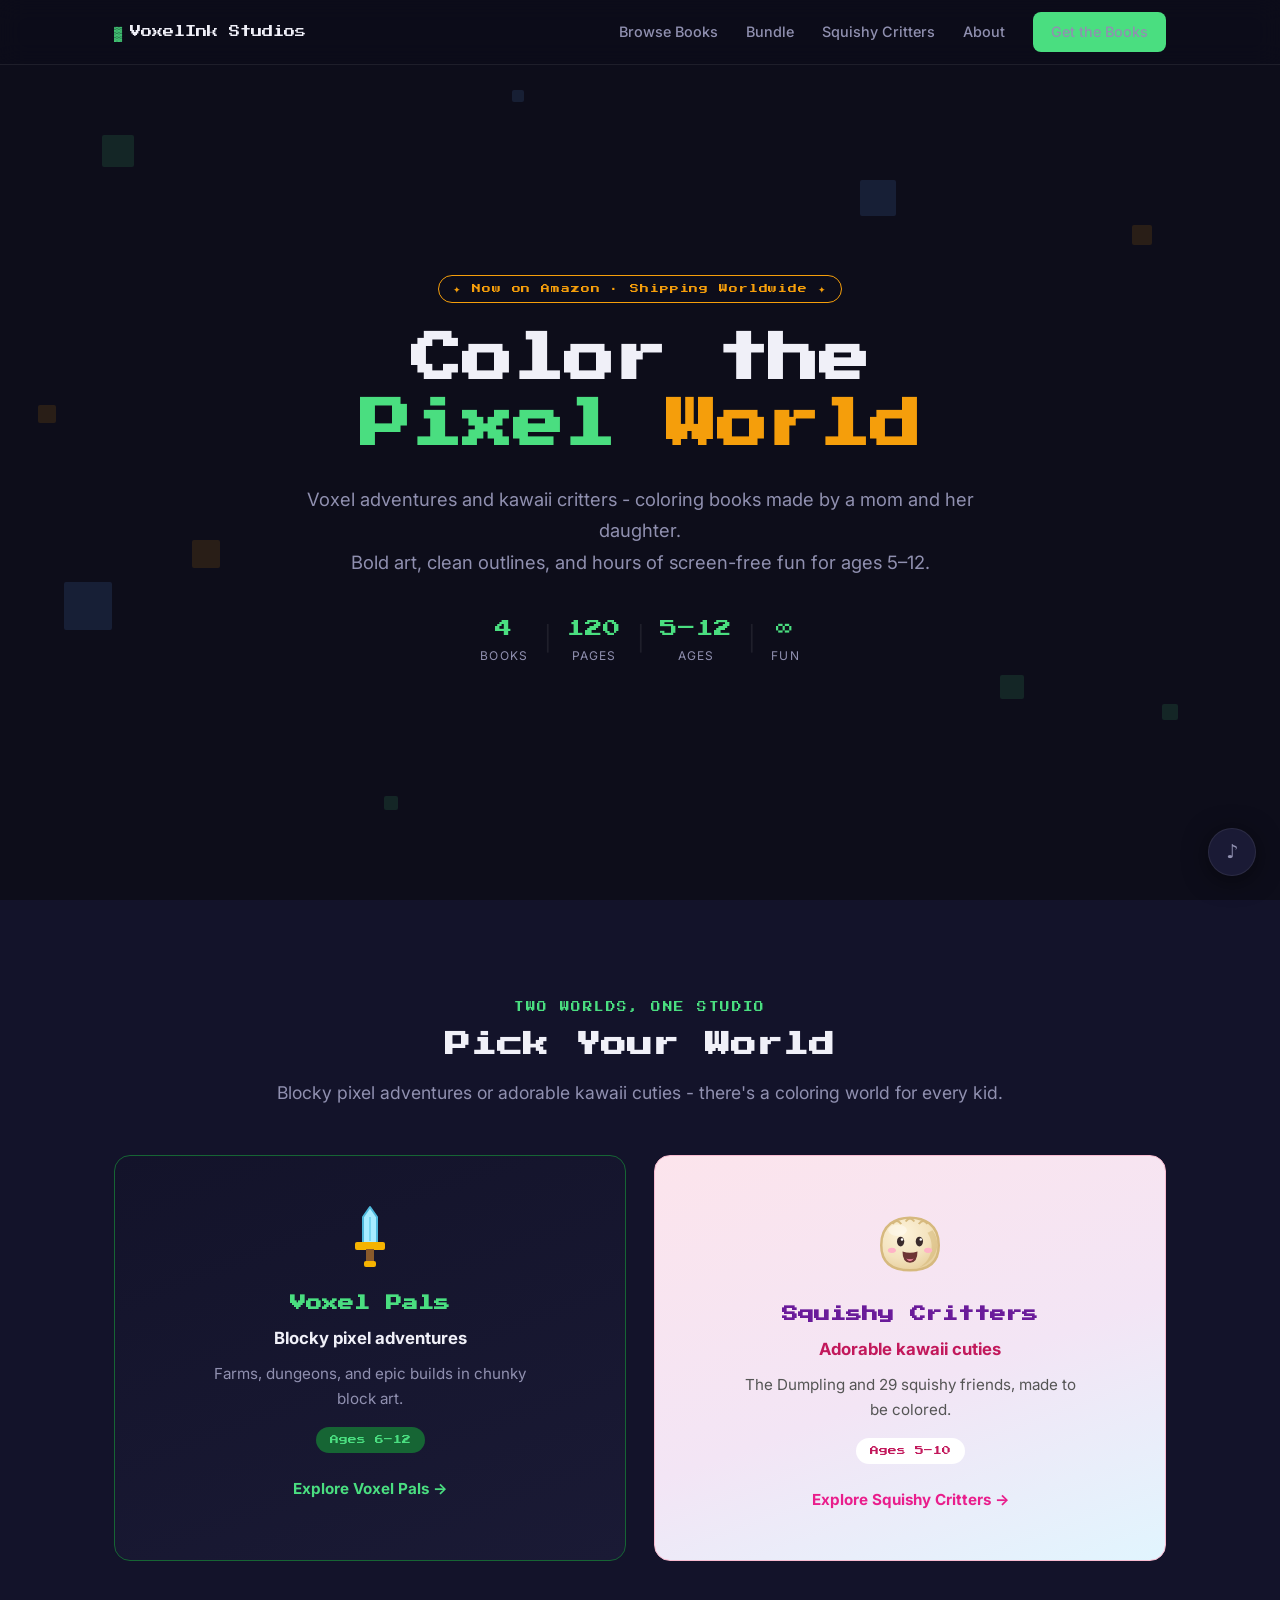
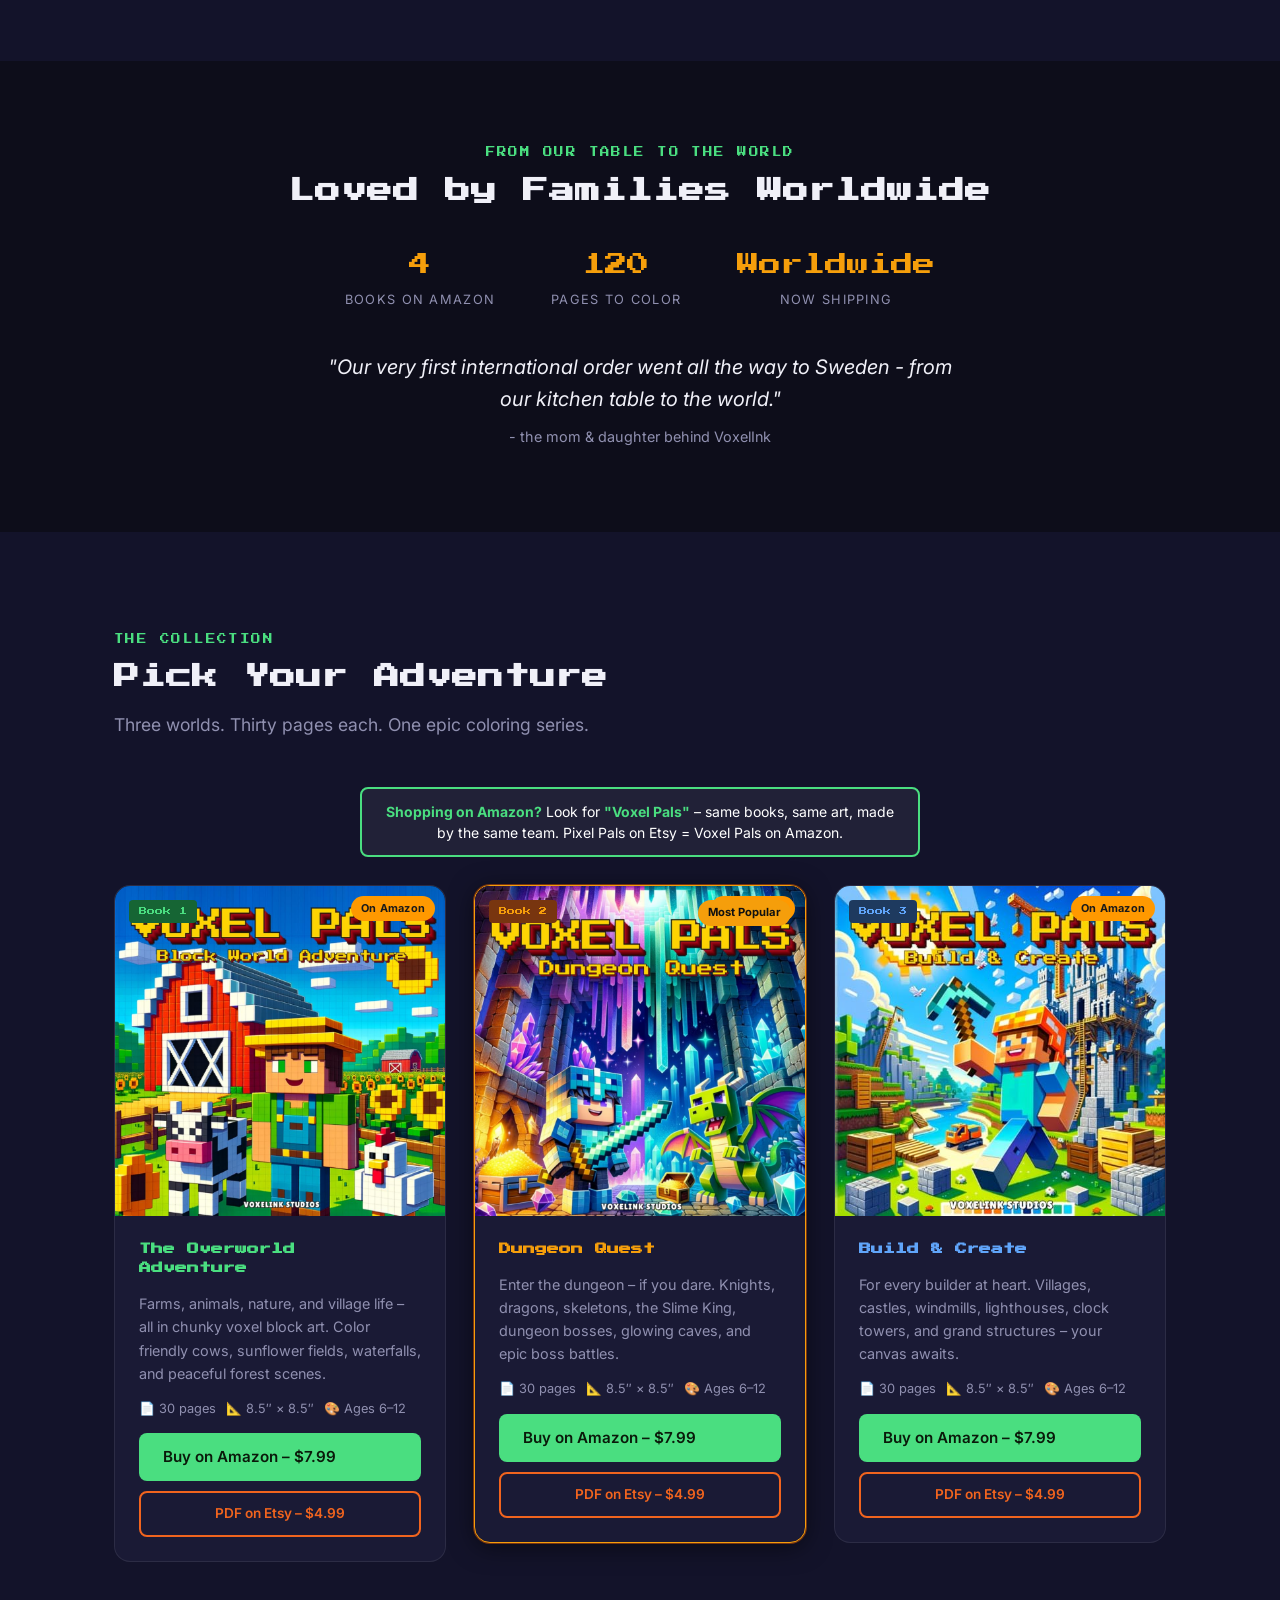
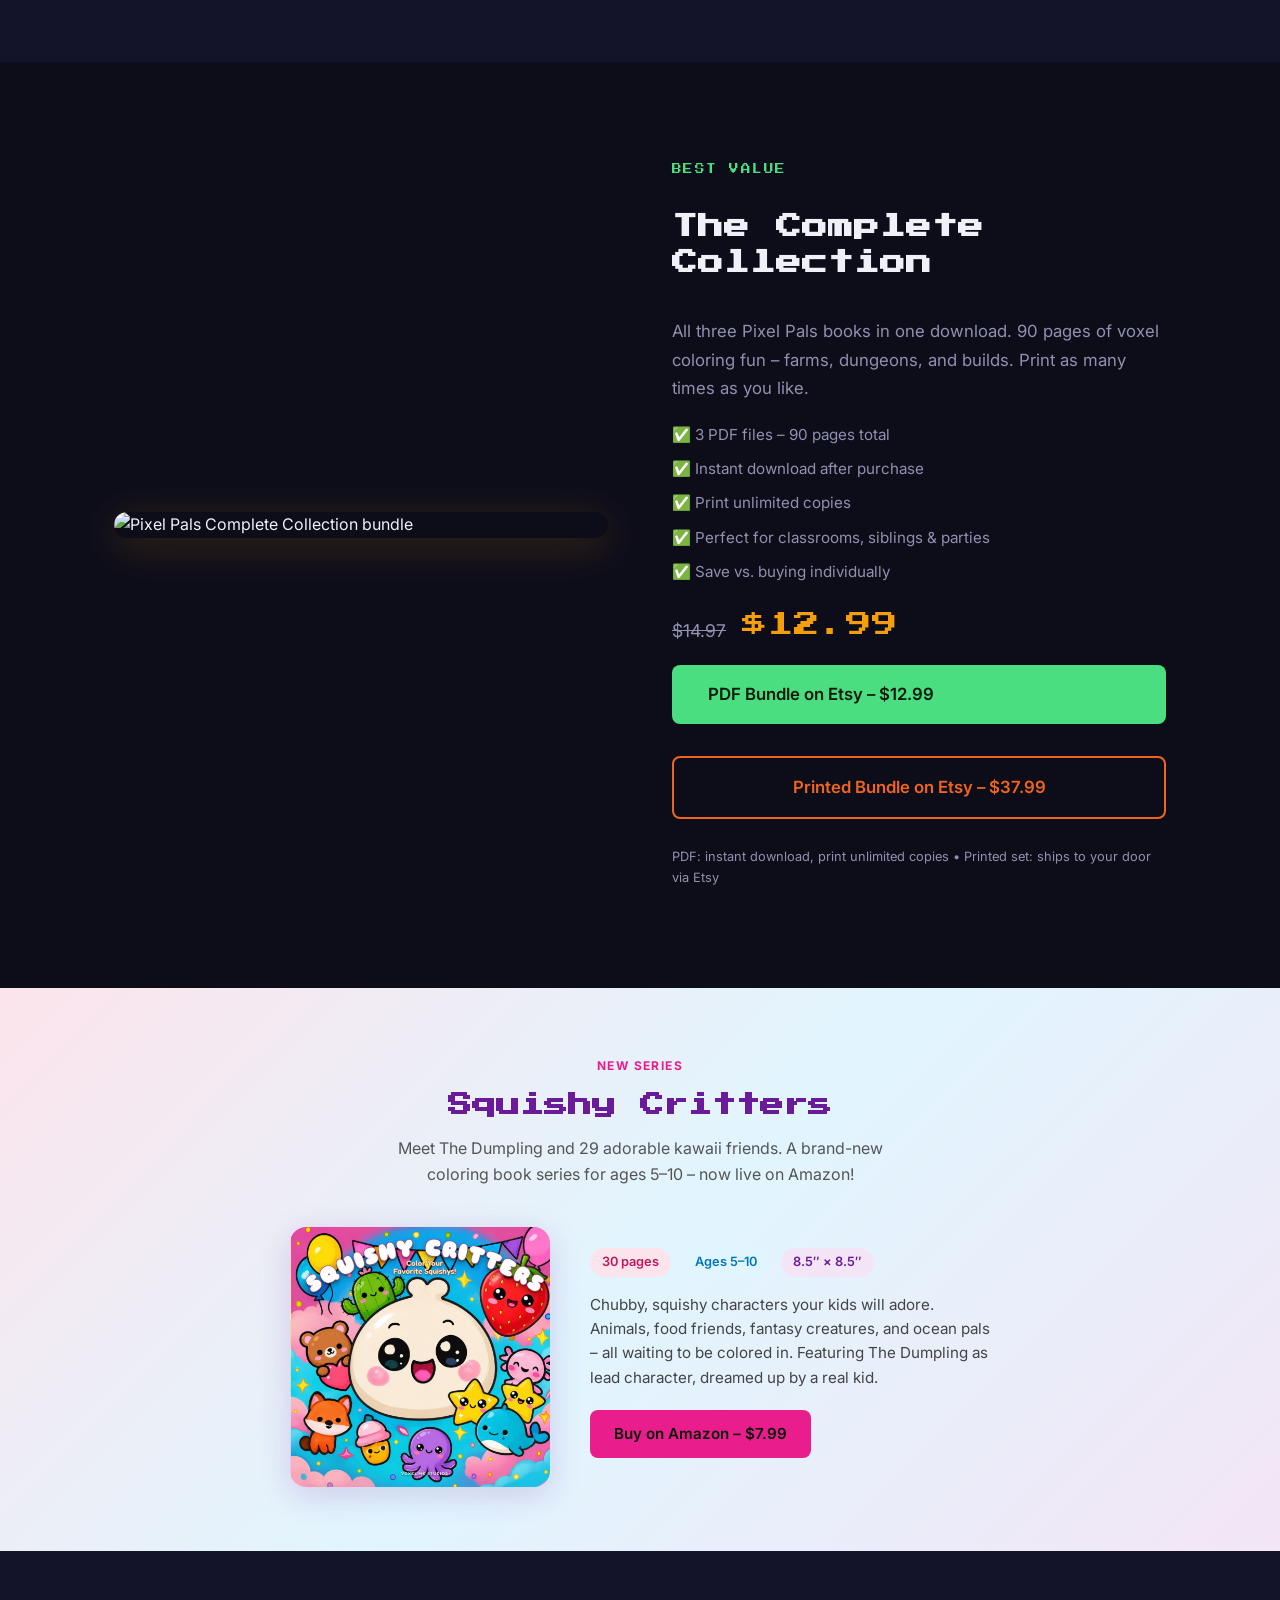
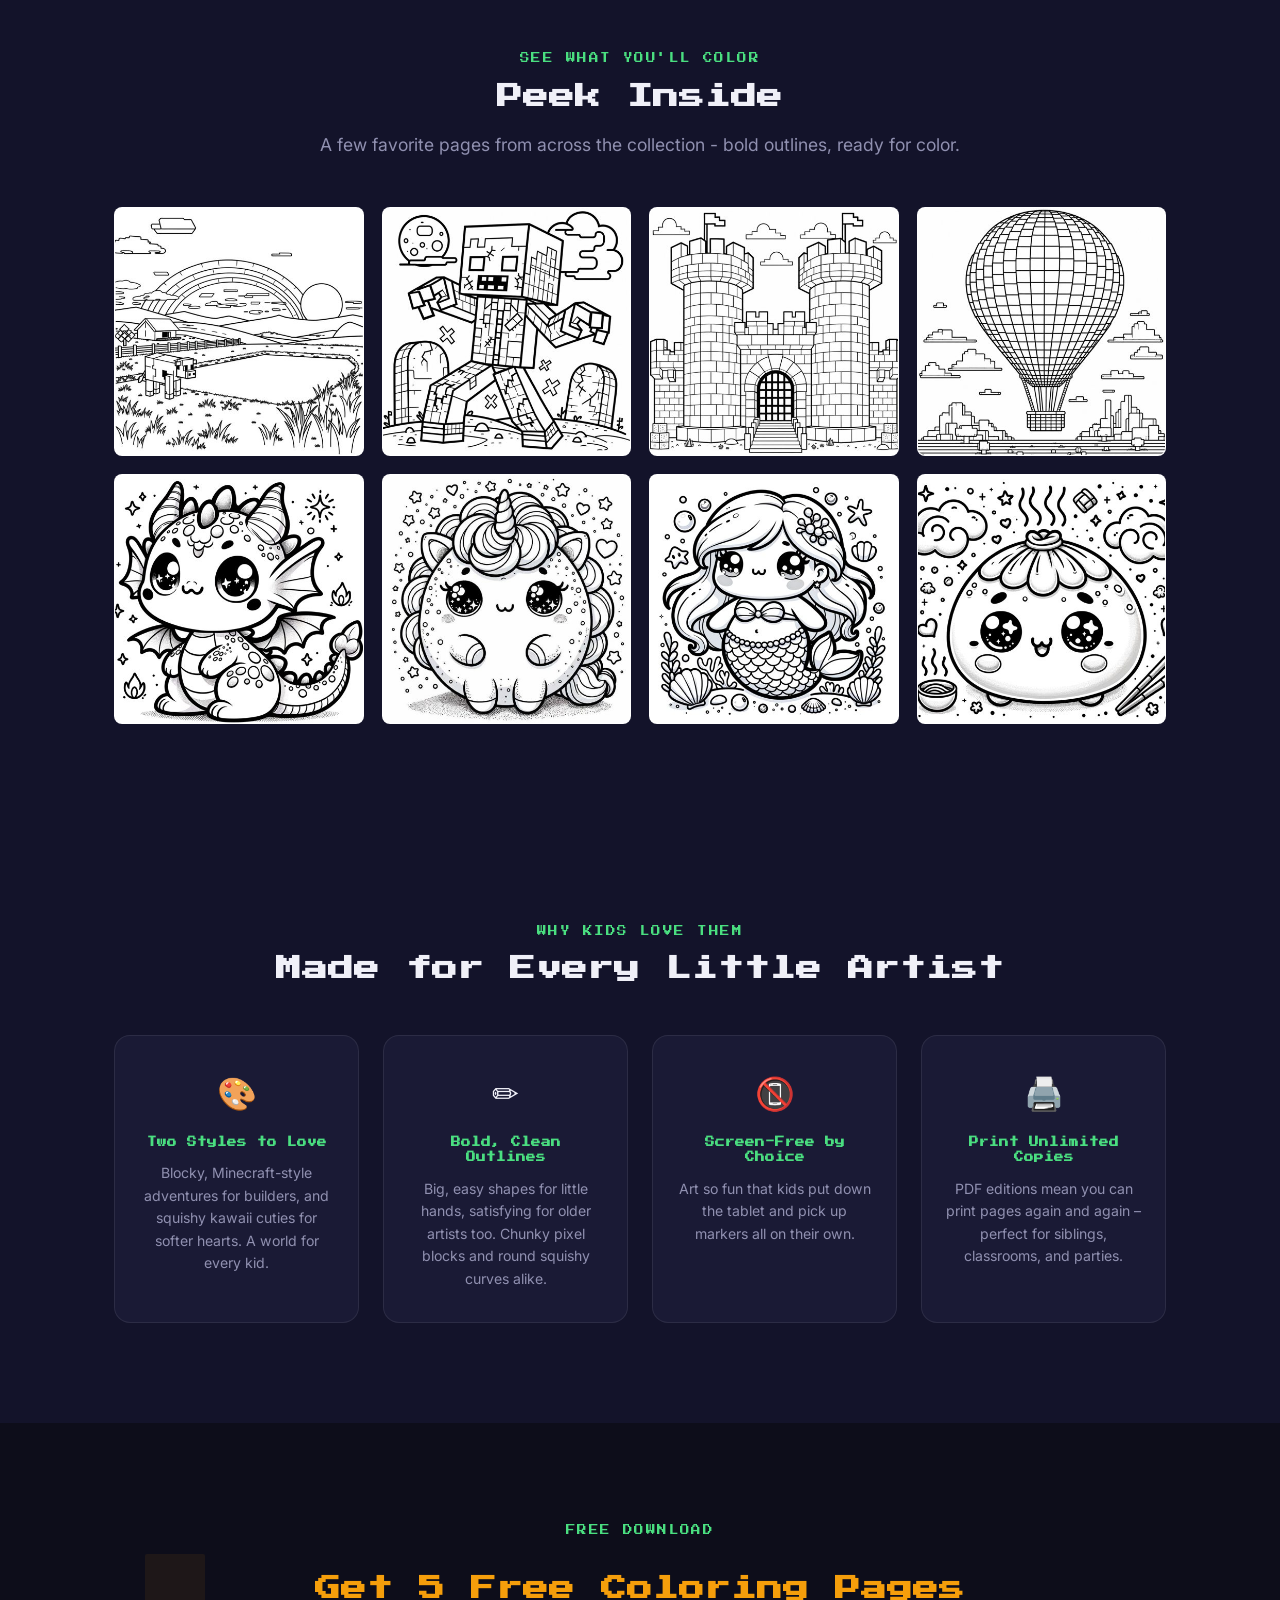
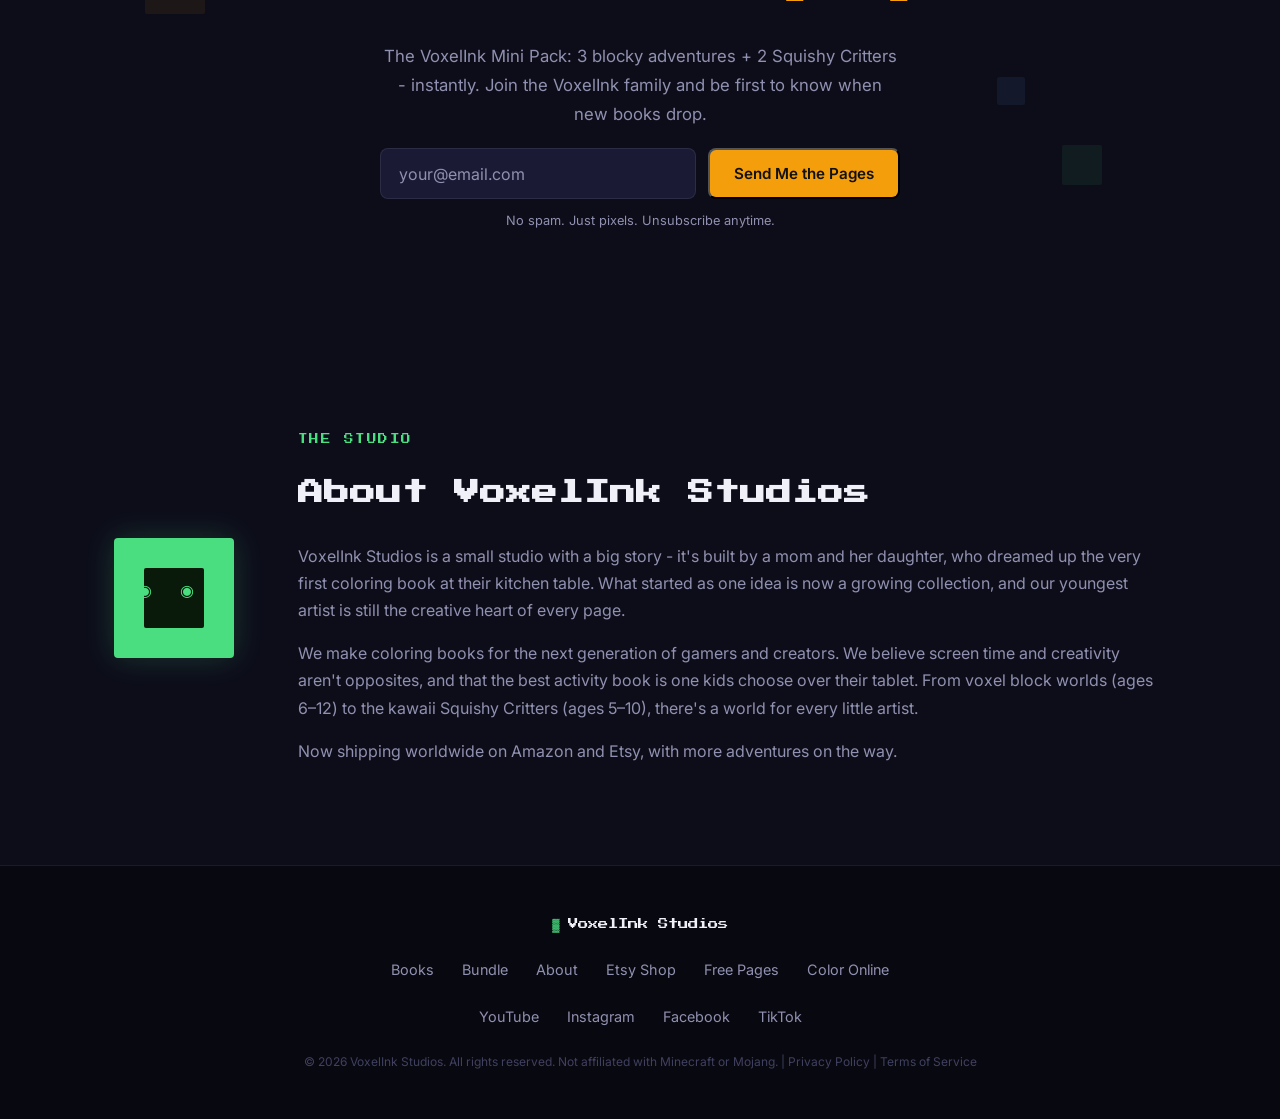
==== commit a0d083d3: "Merge site-updates-jul6: /free + /color pages, Mini Pack, mobile fixes, animations Co-Authored-By: C" ====
--- a/index.html
+++ b/index.html
@@ -181,6 +181,9 @@
               <rect x="9" y="38" width="30" height="8" rx="2" fill="#f5b301"/>
               <rect x="20" y="45" width="8" height="14" fill="#8a5a2b"/>
               <rect x="18" y="57" width="12" height="6" rx="2" fill="#f5b301"/>
+              <polygon class="spark spark-1" points="41,4 42.5,8.5 47,10 42.5,11.5 41,16 39.5,11.5 35,10 39.5,8.5" fill="#fff27a"/>
+              <polygon class="spark spark-2" points="7,16 8,19 11,20 8,21 7,24 6,21 3,20 6,19" fill="#a8ecff"/>
+              <polygon class="spark spark-3" points="43,28 44,31 47,32 44,33 43,36 42,33 39,32 42,31" fill="#ffffff"/>
             </svg>
           </div>
           <h3 class="world-name">Voxel Pals</h3>
@@ -190,7 +193,7 @@
           <span class="world-cta">Explore Voxel Pals →</span>
         </a>
         <a href="#squishy" class="world-card world-card--squishy">
-          <div class="world-emoji">
+          <div class="world-emoji" id="dumplingIcon" title="The Dumpling">
             <svg viewBox="0 0 64 60" width="80" height="75" aria-hidden="true">
               <defs>
                 <radialGradient id="dumplingDough" cx="38%" cy="30%" r="82%">
@@ -520,6 +523,7 @@
         <a href="#about">About</a>
         <a href="https://www.etsy.com/shop/VoxelInkStudios" target="_blank" rel="noopener">Etsy Shop</a>
         <a href="/free">Free Pages</a>
+        <a href="/color">Color Online</a>
       </div>
       <div class="footer-social">
         <a href="https://www.youtube.com/@voxelinkstudios" target="_blank" rel="noopener" aria-label="YouTube">YouTube</a>
--- a/css/style.css
+++ b/css/style.css
@@ -891,7 +891,14 @@
 .world-card--squishy .world-cta  { color: #e91e8c; }
 
 @media (max-width: 760px) {
-  .worlds-grid { grid-template-columns: 1fr; max-width: 420px; margin-left: auto; margin-right: auto; }
+  .worlds-grid { grid-template-columns: 1fr 1fr; gap: 12px; }
+  .world-card { padding: 26px 12px; gap: 8px; }
+  .world-emoji svg { height: 50px; width: auto; }
+  .world-name { font-size: 0.58rem; }
+  .world-tag  { font-size: 0.82rem; }
+  .world-desc { font-size: 0.78rem; line-height: 1.5; }
+  .world-ages { font-size: 0.48rem; padding: 5px 11px; }
+  .world-cta  { font-size: 0.78rem; margin-top: 10px; }
 }
 
 /* ── PEEK INSIDE ── */
@@ -910,6 +917,45 @@
 .peek-page img { width: 100%; height: 100%; object-fit: cover; }
 @media (max-width: 760px) { .peek-grid { grid-template-columns: repeat(2, 1fr); } }
 
+/* ── WORLD ICON ANIMATIONS ── */
+
+.world-emoji svg { overflow: visible; }
+.world-card--voxel .world-emoji svg {
+  transform-origin: 50% 88%;
+  animation: sword-slice 5s ease-in-out infinite;
+}
+@keyframes sword-slice {
+  0%, 60%   { transform: rotate(0deg); }
+  66%       { transform: rotate(-38deg); }
+  73%       { transform: rotate(24deg); }
+  80%, 100% { transform: rotate(0deg); }
+}
+.spark { opacity: 0; transform-box: fill-box; transform-origin: center; }
+.world-card--voxel .spark   { animation: spark-pop 5s ease-out infinite; }
+.world-card--voxel .spark-2 { animation-delay: 0.15s; }
+.world-card--voxel .spark-3 { animation-delay: 0.3s; }
+@keyframes spark-pop {
+  0%, 68%   { opacity: 0; transform: scale(0.2); }
+  75%       { opacity: 1; transform: scale(1.2); }
+  86%, 100% { opacity: 0; transform: scale(0.4); }
+}
+.world-card--squishy .world-emoji svg {
+  transform-origin: 50% 100%;
+  animation: squishy-bounce 2.6s ease-in-out infinite;
+}
+@keyframes squishy-bounce {
+  0%, 100% { transform: translateY(0) scale(1, 1); }
+  12%      { transform: translateY(0) scale(1.07, 0.9); }
+  38%      { transform: translateY(-13px) scale(0.96, 1.06); }
+  55%      { transform: translateY(0) scale(1, 1); }
+  63%      { transform: translateY(0) scale(1.05, 0.93); }
+  72%      { transform: translateY(0) scale(1, 1); }
+}
+@media (prefers-reduced-motion: reduce) {
+  .world-emoji svg, .spark { animation: none !important; }
+  .book-flip-inner { transition: none; }
+}
+
 /* ── BOOK COVER FLIP ── */
 
 .book-flip { width: 100%; height: 100%; perspective: 1000px; }
@@ -918,6 +964,7 @@
   transition: transform 0.6s ease; transform-style: preserve-3d;
 }
 .book-card:hover .book-flip-inner { transform: rotateY(180deg); }
+.book-flip-inner.flipped { transform: rotateY(180deg); }
 .book-flip-face {
   position: absolute; inset: 0;
   backface-visibility: hidden; -webkit-backface-visibility: hidden;
@@ -991,4 +1038,39 @@
   .hero-ctas { flex-direction: column; align-items: center; }
   .hero-stats { gap: 10px; }
   .stat-divider { display: none; }
-}
+  .signup-fields { flex-direction: column; }
+  .signup-btn { width: 100%; }
+}
+
+/* ── DUMPLING EASTER EGG ── */
+
+#dumplingIcon { cursor: pointer; }
+.pixel-confetti {
+  position: fixed; top: -14px; z-index: 9999; pointer-events: none;
+  width: 12px; height: 12px;
+  animation: confetti-fall linear forwards;
+}
+@keyframes confetti-fall {
+  to { transform: translateY(110vh) rotate(720deg); }
+}
+.egg-overlay {
+  position: fixed; inset: 0; z-index: 9998;
+  background: rgba(10, 8, 18, 0.82);
+  display: flex; align-items: center; justify-content: center; padding: 1.25rem;
+}
+.egg-modal {
+  background: #fff0f6; color: #3a2b2b; border: 3px solid #e91e8c;
+  border-radius: 16px; max-width: 420px; width: 100%;
+  padding: 2rem 1.75rem; text-align: center; position: relative;
+  box-shadow: 0 18px 60px rgba(0,0,0,0.45);
+}
+.egg-modal h3 { font-family: var(--pixel-font); font-size: 0.9rem; color: #c2185b; line-height: 1.7; margin: 0 0 0.75rem; }
+.egg-modal p { font-size: 0.95rem; line-height: 1.6; margin: 0 0 1.25rem; }
+.egg-modal .egg-actions { display: flex; flex-direction: column; gap: 10px; }
+.egg-close {
+  position: absolute; top: 10px; right: 14px; border: 0; background: none;
+  font-size: 1.4rem; cursor: pointer; color: #c2185b; line-height: 1;
+}
+@media (prefers-reduced-motion: reduce) {
+  .pixel-confetti { display: none; }
+}
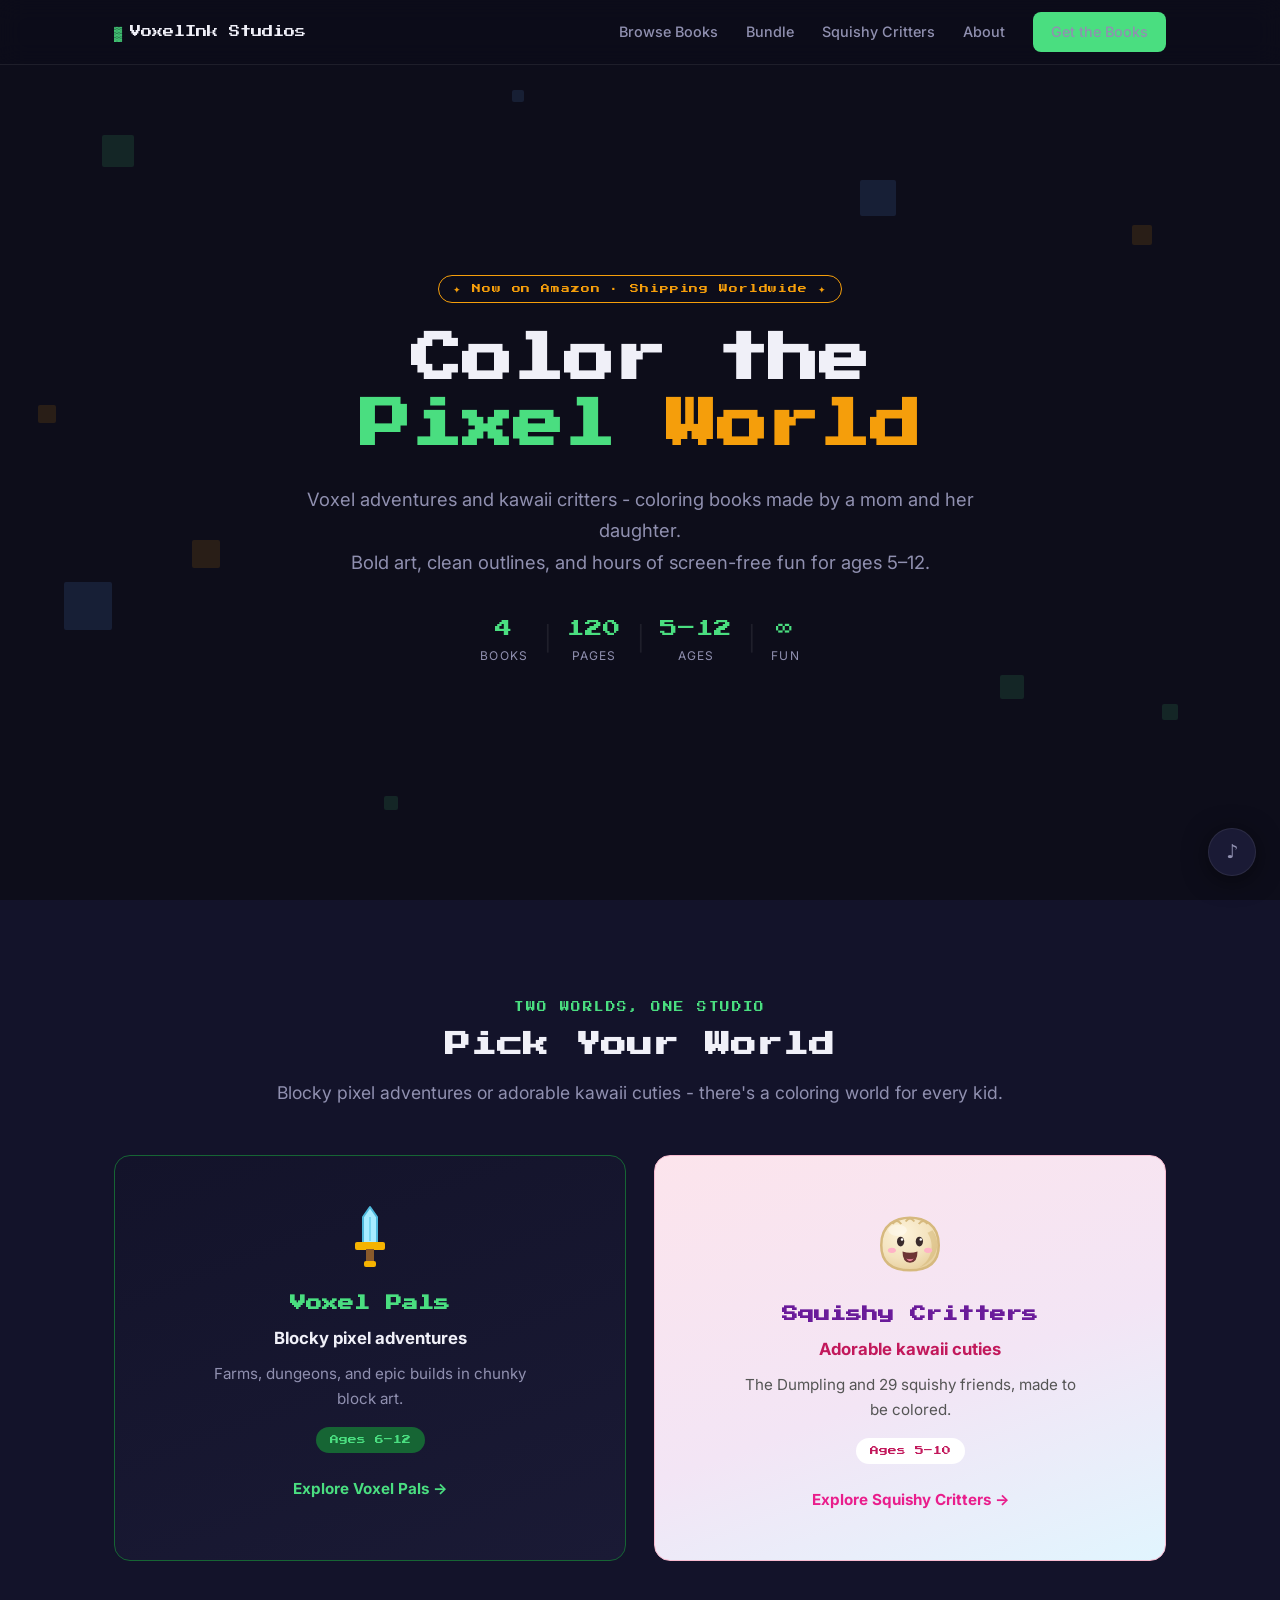
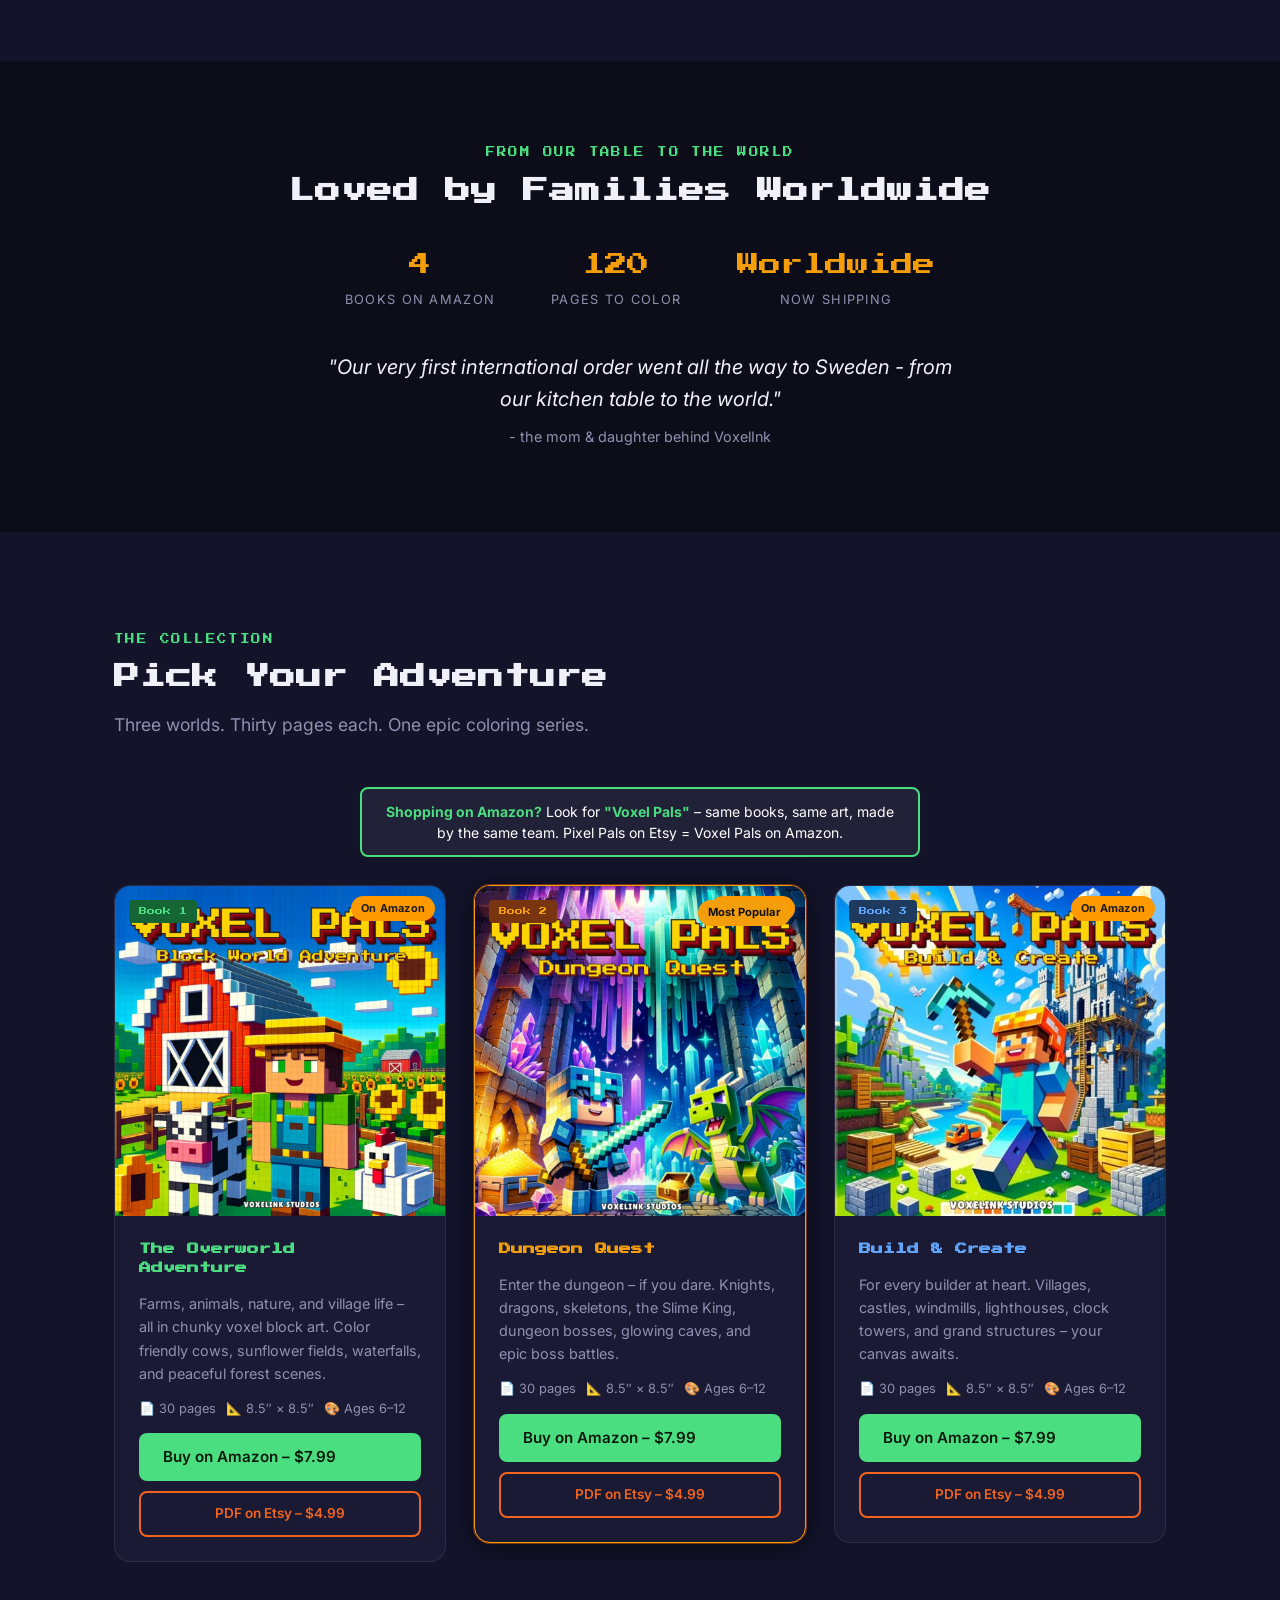
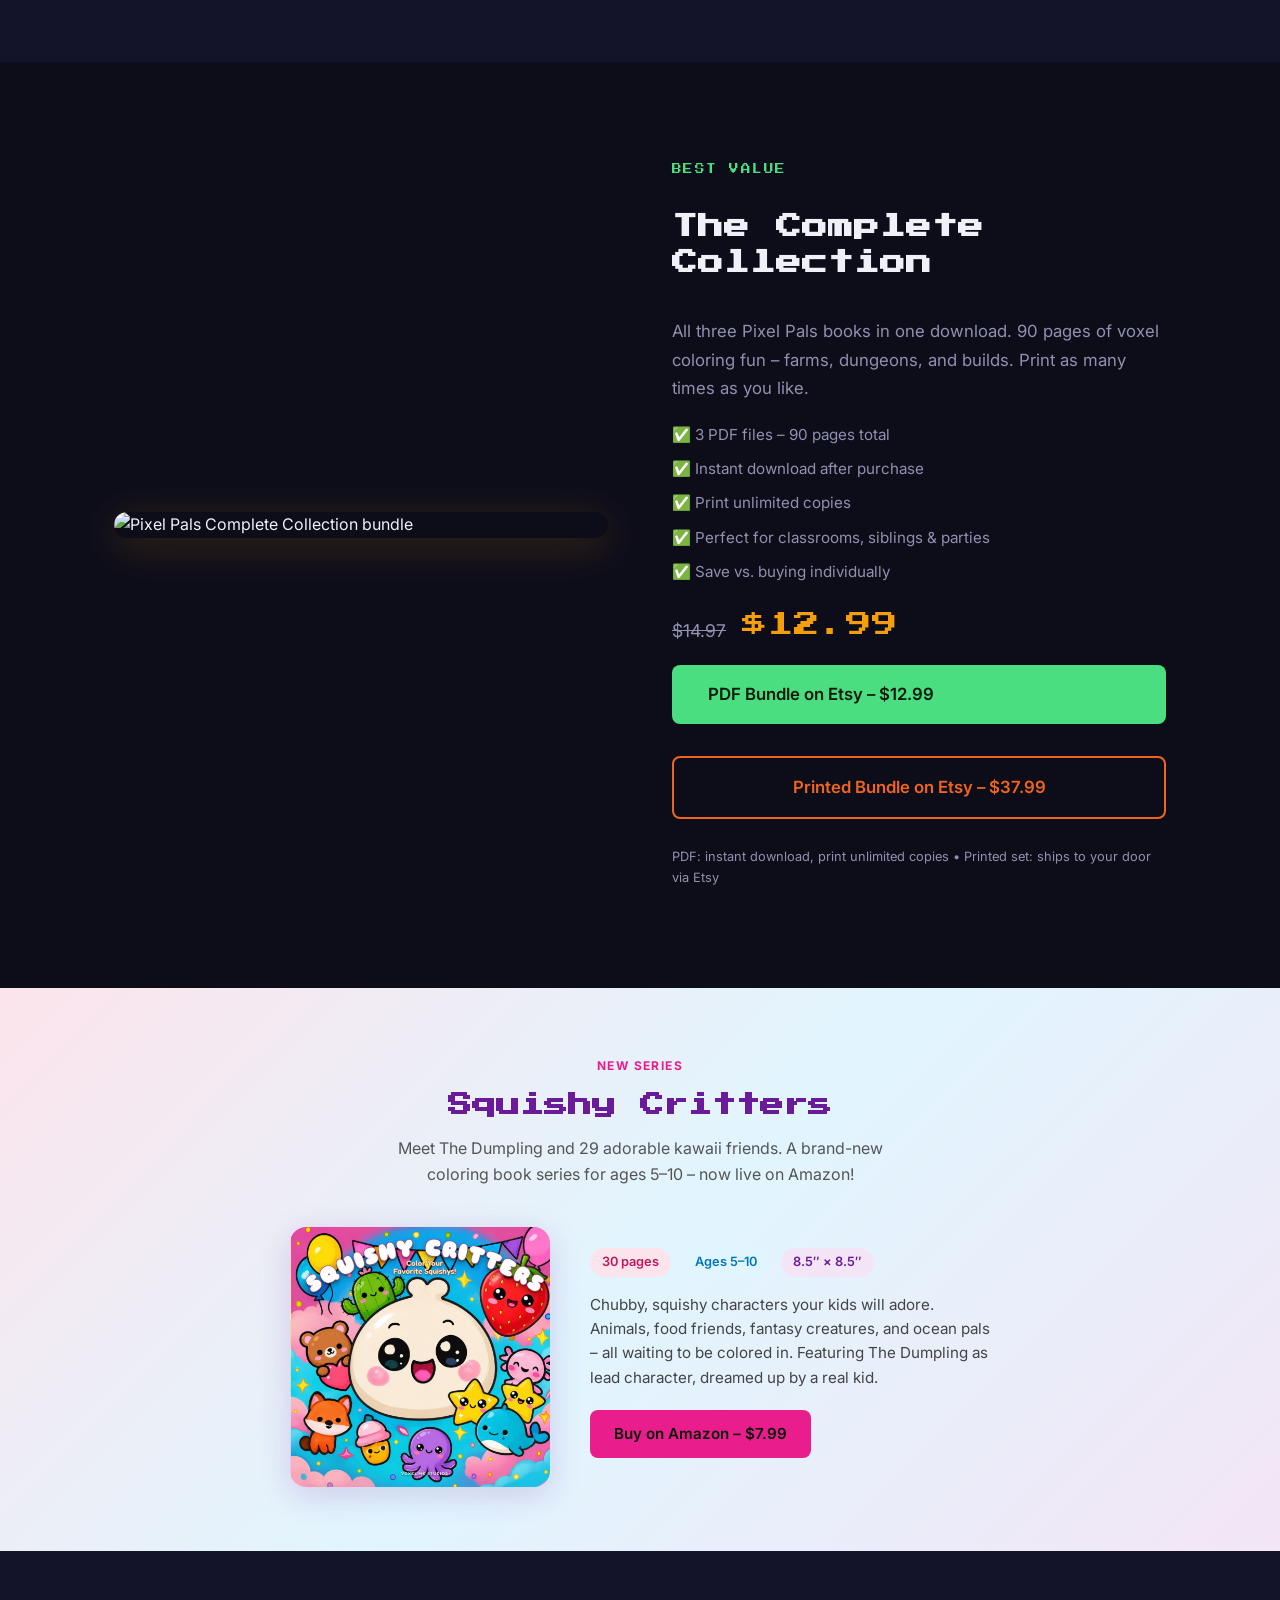
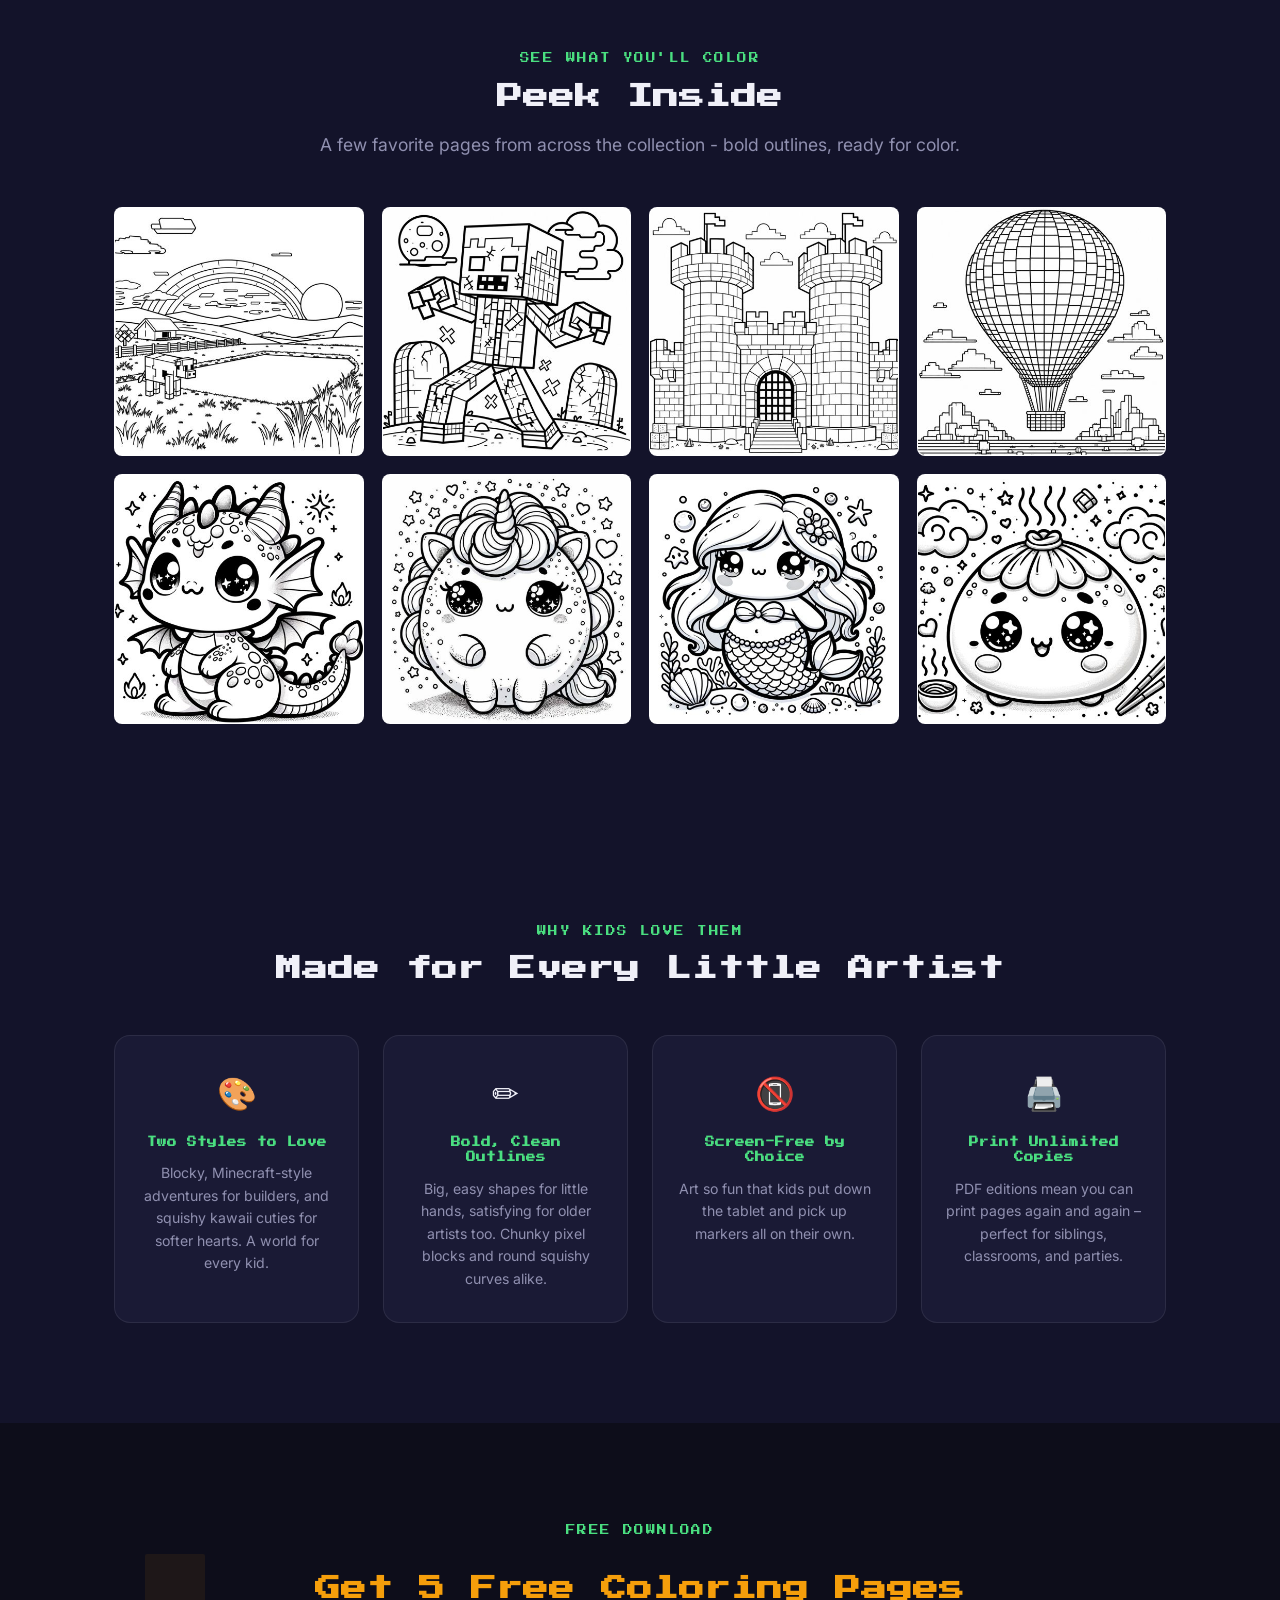
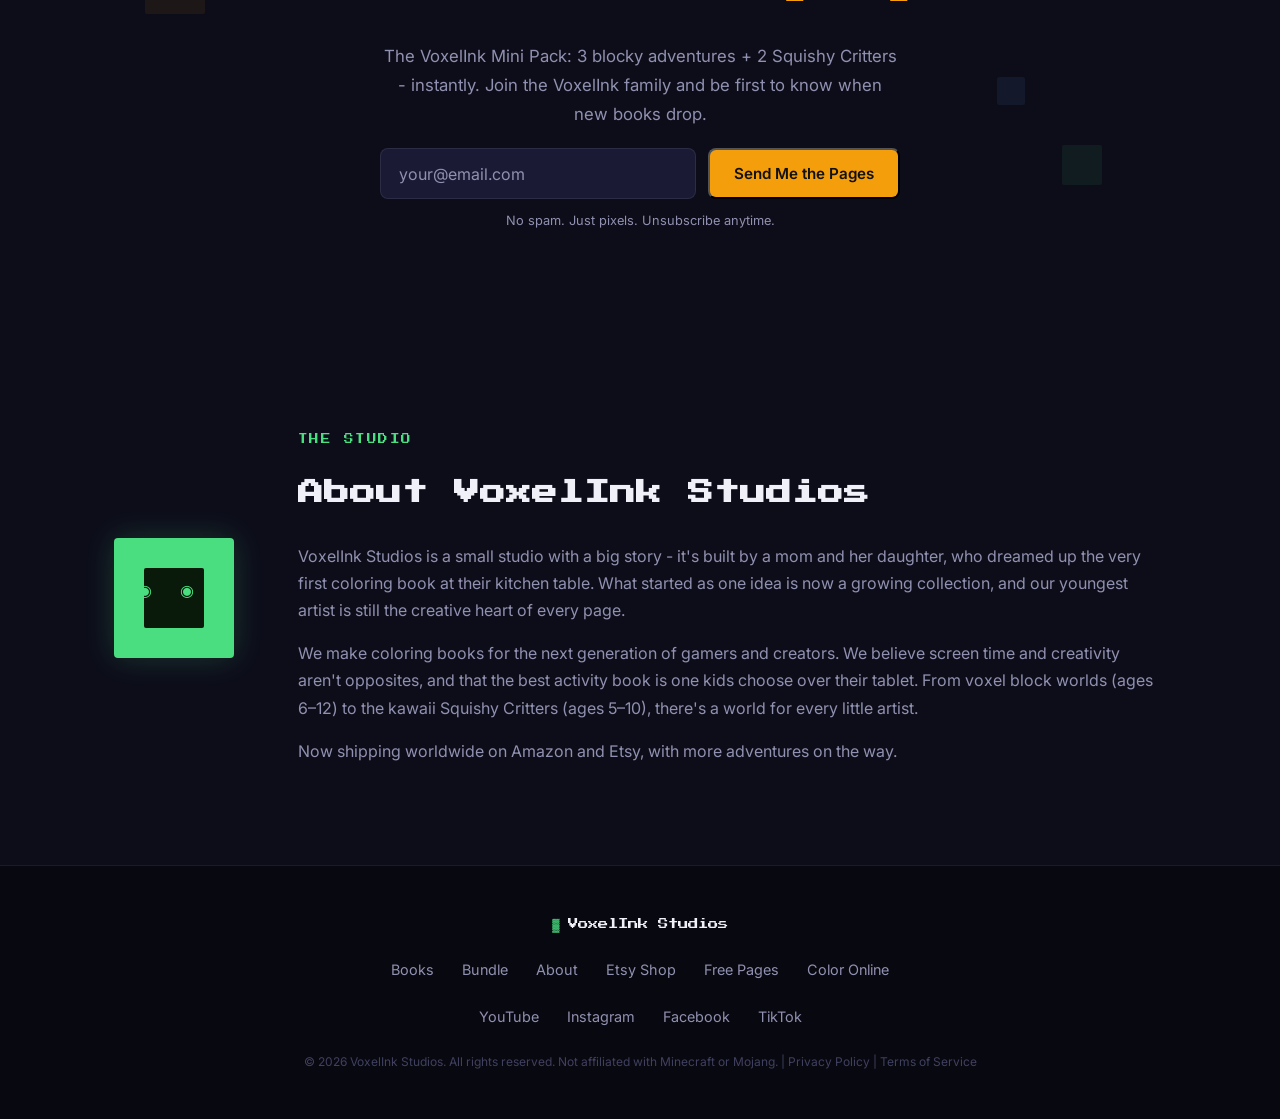
==== commit 21aceeab: "Add Pinterest domain verification meta tag Co-Authored-By: Claude Fable 5 <noreply@anthropic.com>" ====
--- a/index.html
+++ b/index.html
@@ -5,6 +5,8 @@
   <meta name="viewport" content="width=device-width, initial-scale=1.0" />
   <title>VoxelInk Studios – Pixel Pals & Squishy Critters Coloring Books</title>
   <meta name="description" content="VoxelInk Studios coloring books for kids – Voxel Pals (ages 6-12) and Squishy Critters (ages 5-10). Available on Amazon and Etsy." />
+  <meta name="google-site-verification" content="jYw9HJkhD2ZeoJmKIG49sTVhE_zCIahpctEW8RMoNzI" />
+  <meta name="p:domain_verify" content="e7bdf4888317456476294e06f91bb27a" />
   <link rel="preconnect" href="https://fonts.googleapis.com" />
   <link rel="preconnect" href="https://fonts.gstatic.com" crossorigin />
   <link href="https://fonts.googleapis.com/css2?family=Press+Start+2P&family=Inter:wght@400;500;600;700&display=swap" rel="stylesheet" />
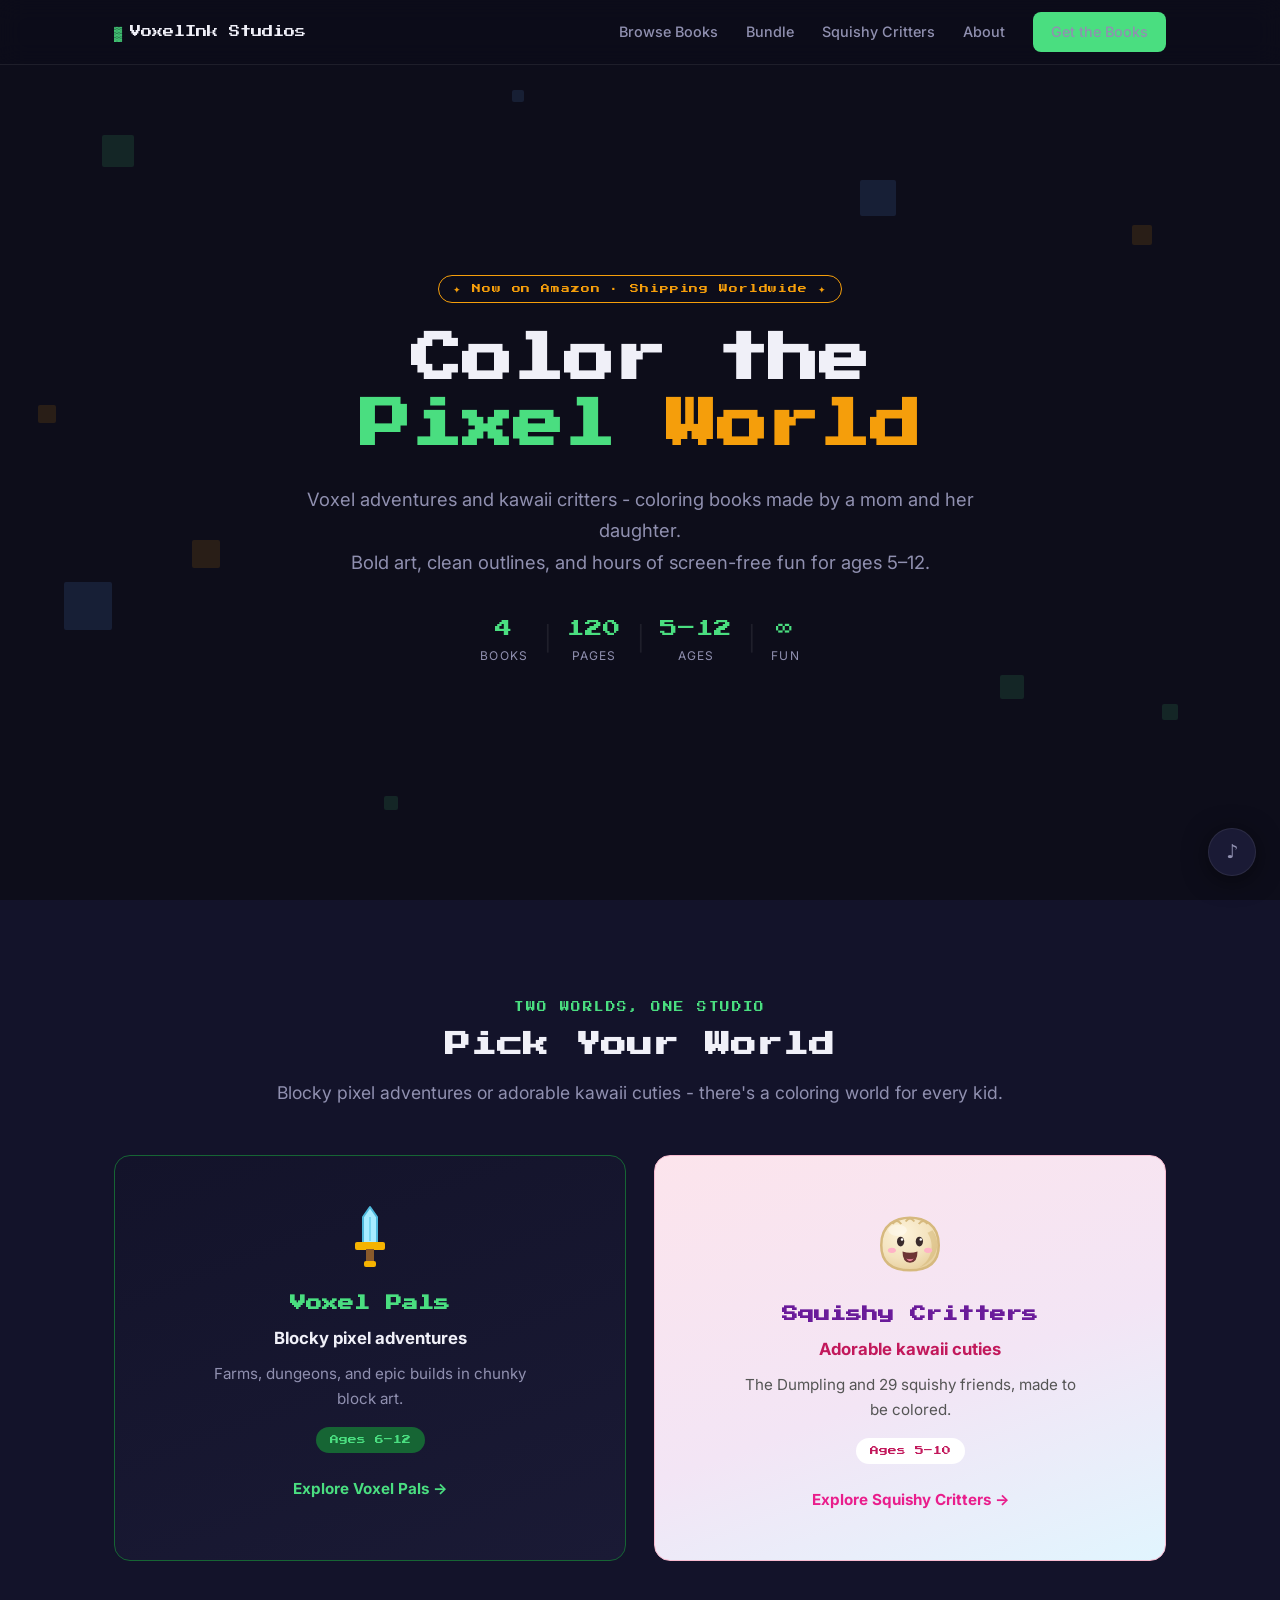
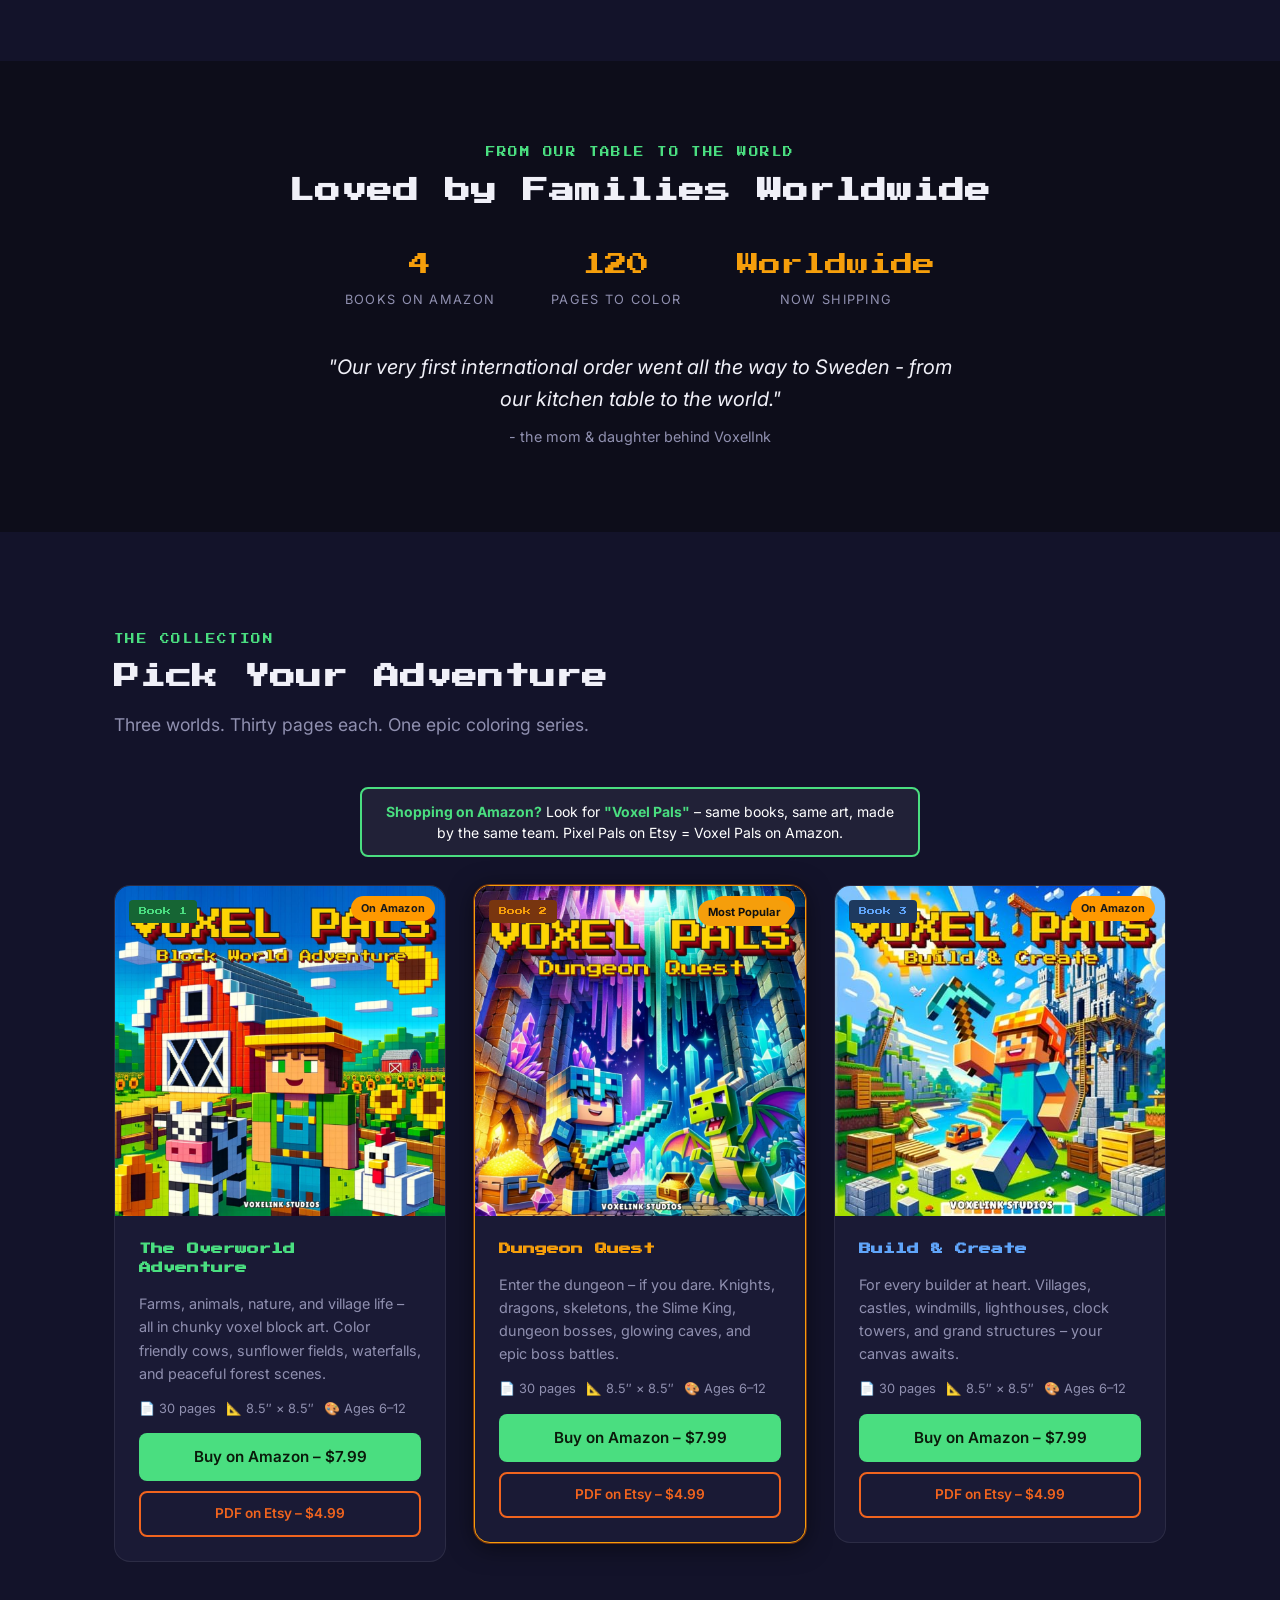
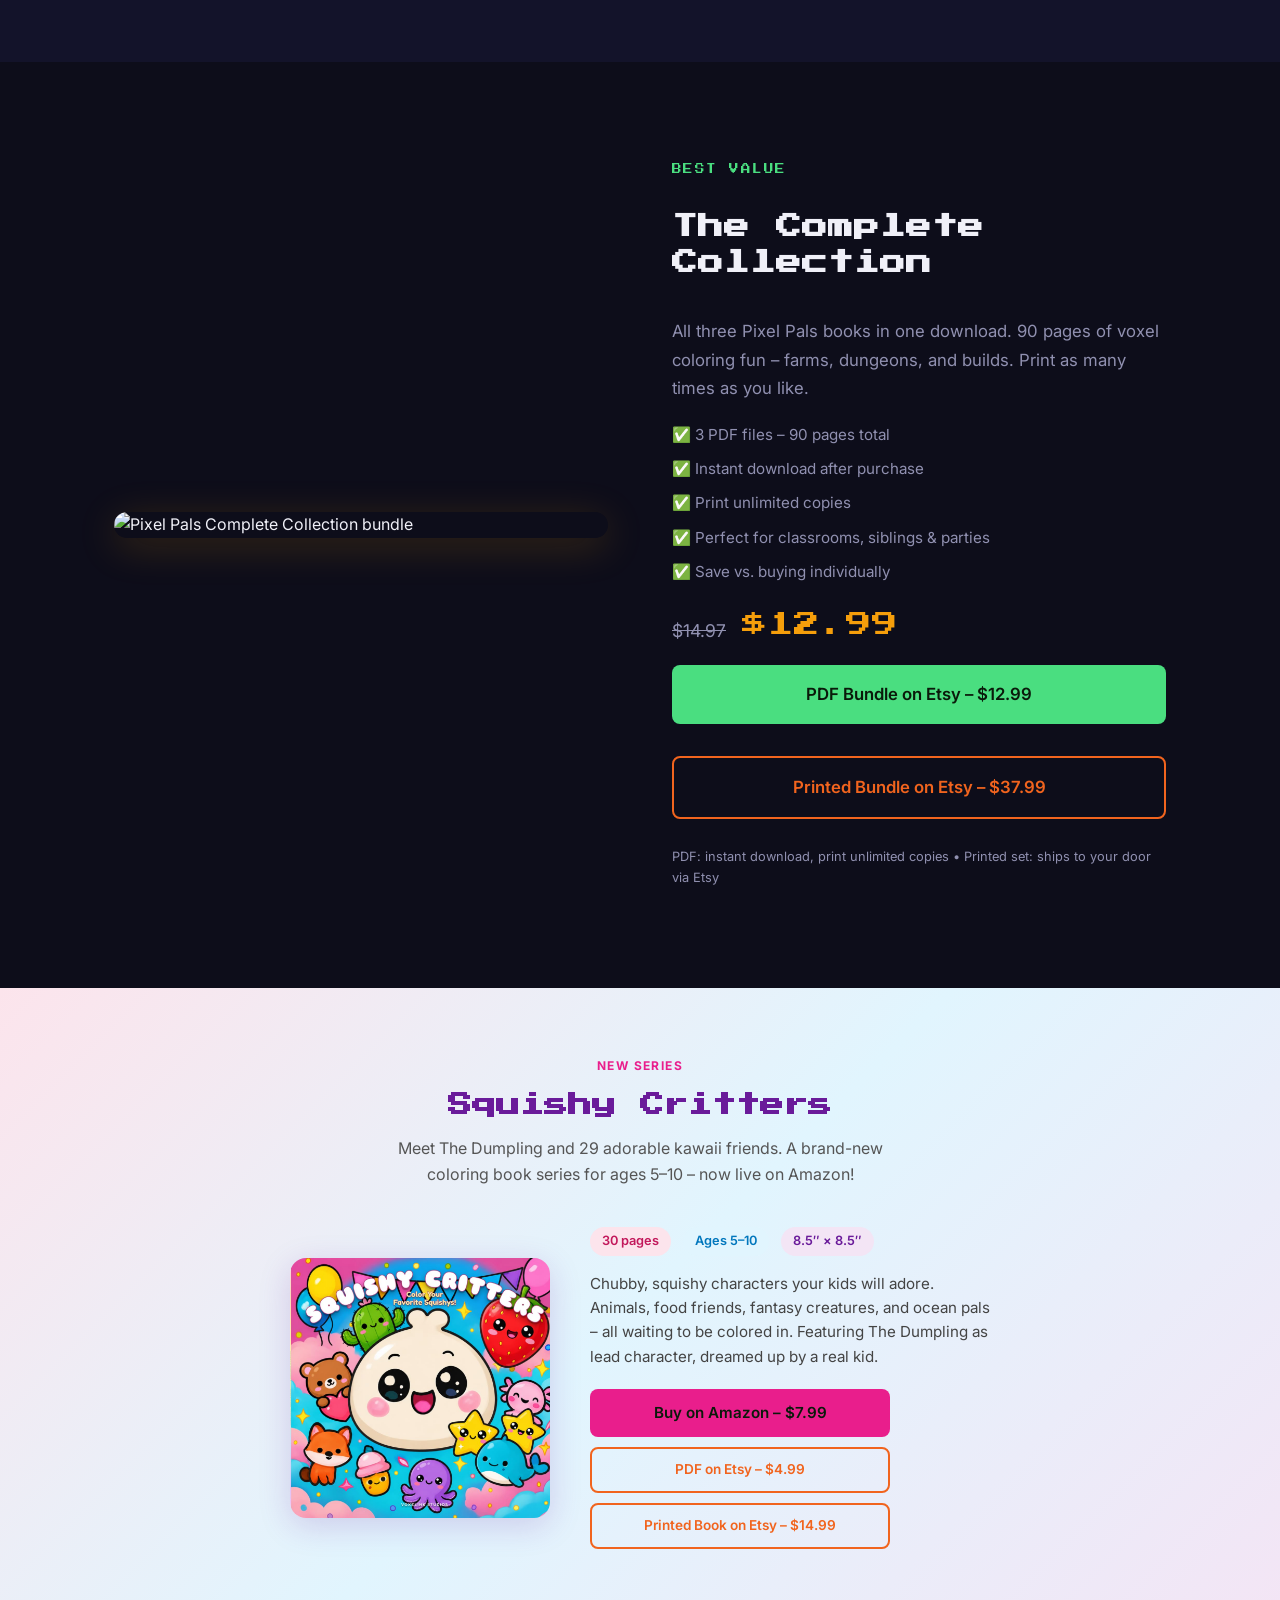
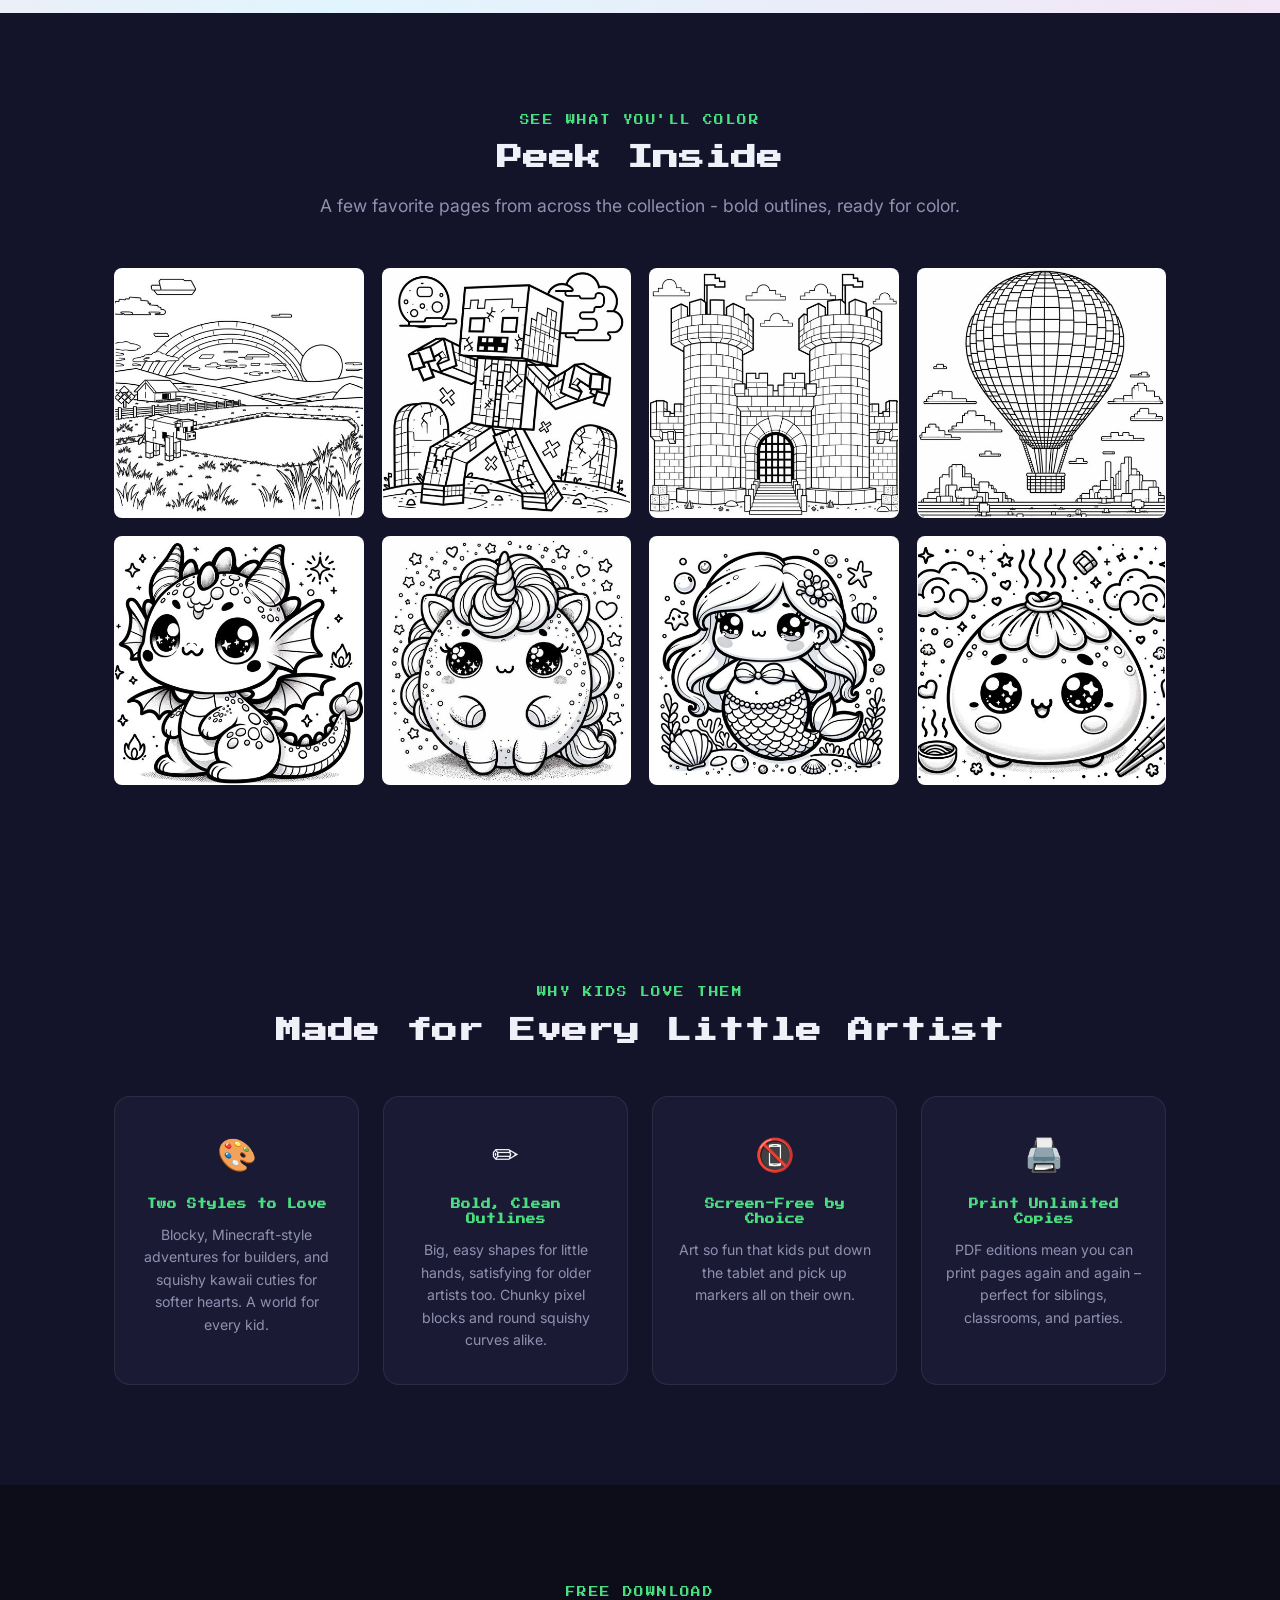
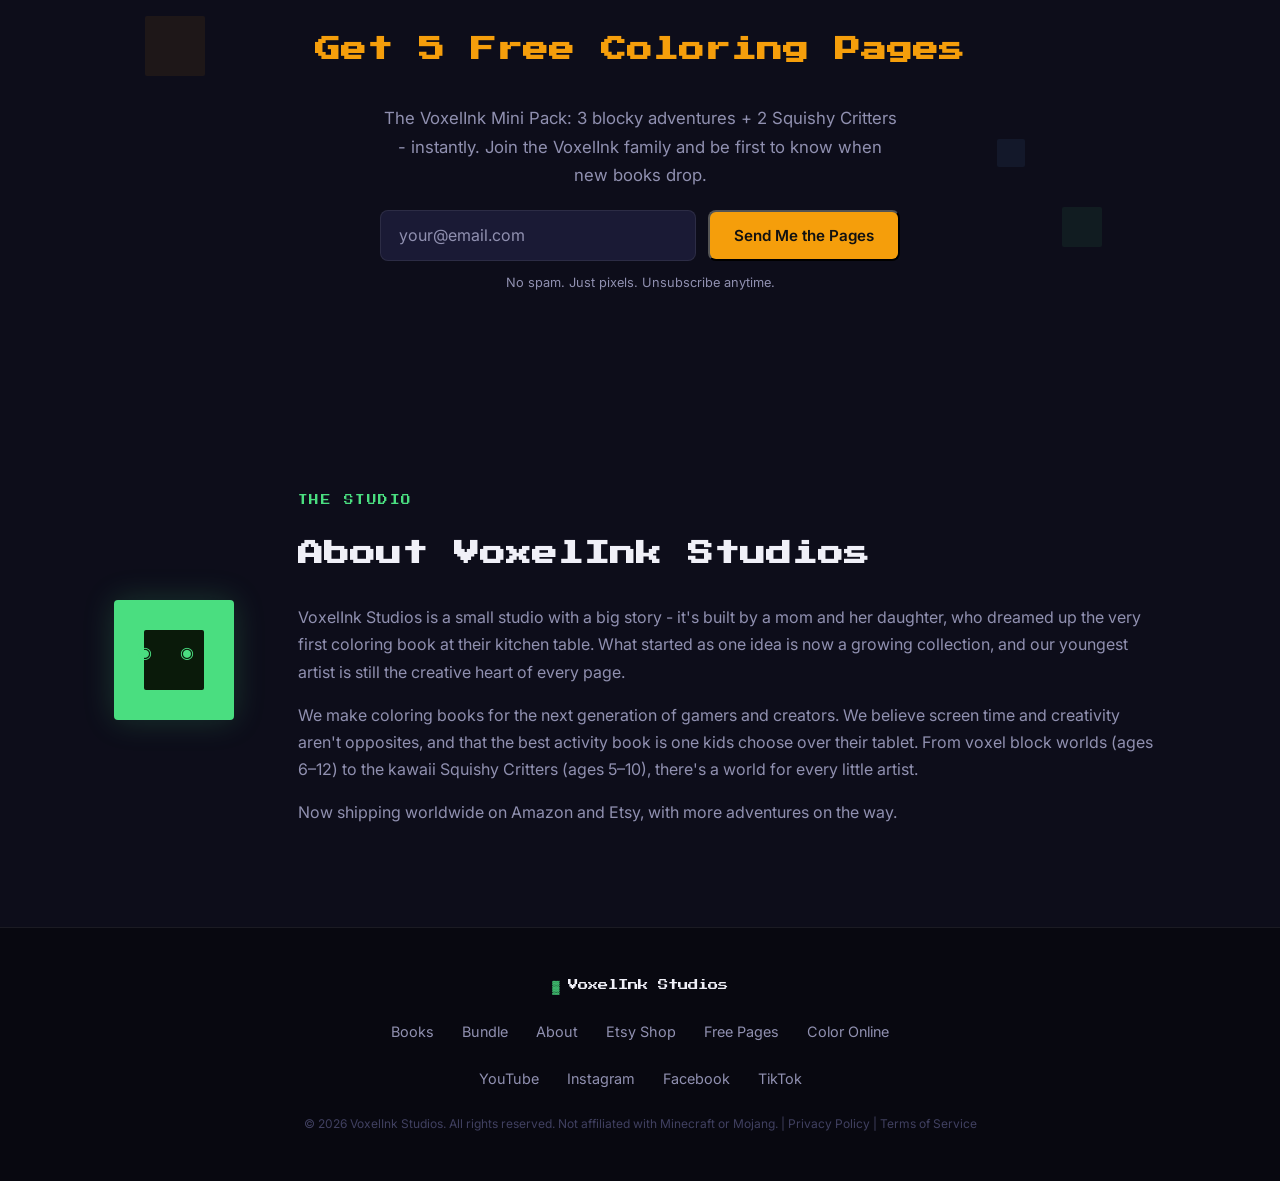
==== commit f4a38094: "Add Squishy Critters Etsy buttons (PDF + printed) and center all button text - Squishy section: PDF " ====
--- a/index.html
+++ b/index.html
@@ -96,8 +96,11 @@
         "bookFormat": "https://schema.org/Paperback",
         "audience": {"@type": "Audience", "suggestedMinAge": 5, "suggestedMaxAge": 10},
         "genre": "Children's Activity Book",
+        "isbn": "978-1-105-08713-4",
         "offers": [
-          {"@type": "Offer", "price": "7.99", "priceCurrency": "USD", "availability": "https://schema.org/InStock", "url": "https://www.amazon.com/dp/B0H3KKLQGW", "name": "Paperback on Amazon"}
+          {"@type": "Offer", "price": "7.99", "priceCurrency": "USD", "availability": "https://schema.org/InStock", "url": "https://www.amazon.com/dp/B0H3KKLQGW", "name": "Paperback on Amazon"},
+          {"@type": "Offer", "price": "4.99", "priceCurrency": "USD", "availability": "https://schema.org/InStock", "url": "https://www.etsy.com/listing/4533724791", "name": "PDF Instant Download"},
+          {"@type": "Offer", "price": "14.99", "priceCurrency": "USD", "availability": "https://schema.org/InStock", "url": "https://www.etsy.com/listing/4533995595", "name": "Printed Paperback", "deliveryMethod": "https://schema.org/ParcelService"}
         ]
       }
     ]
@@ -409,7 +412,11 @@
             <span style="background:#f3e5f5;color:#6a1b9a;padding:0.25rem 0.75rem;border-radius:99px;font-size:0.8rem;font-weight:600;">8.5″ × 8.5″</span>
           </div>
           <p style="color:#444;font-size:0.95rem;line-height:1.6;margin-bottom:1.25rem;">Chubby, squishy characters your kids will adore. Animals, food friends, fantasy creatures, and ocean pals – all waiting to be colored in. Featuring The Dumpling as lead character, dreamed up by a real kid.</p>
-          <a href="https://www.amazon.com/dp/B0H3KKLQGW" class="btn btn-primary" target="_blank" rel="noopener" style="display:inline-block;background:#e91e8c;border-color:#e91e8c;margin-bottom:0.5rem;">Buy on Amazon – $7.99</a>
+          <div style="display:flex;flex-direction:column;gap:10px;max-width:300px;">
+            <a href="https://www.amazon.com/dp/B0H3KKLQGW" class="btn btn-primary" target="_blank" rel="noopener" style="background:#e91e8c;border-color:#e91e8c;">Buy on Amazon – $7.99</a>
+            <a href="https://www.etsy.com/listing/4533724791" class="btn btn-etsy" target="_blank" rel="noopener">PDF on Etsy – $4.99</a>
+            <a href="https://www.etsy.com/listing/4533995595" class="btn btn-etsy" target="_blank" rel="noopener">Printed Book on Etsy – $14.99</a>
+          </div>
         </div>
       </div>
     </div>
--- a/css/style.css
+++ b/css/style.css
@@ -58,6 +58,7 @@
   cursor: pointer;
   transition: transform 0.15s, opacity 0.15s;
   white-space: nowrap;
+  text-align: center;
 }
 
 .btn:hover { transform: translateY(-2px); opacity: 0.9; }
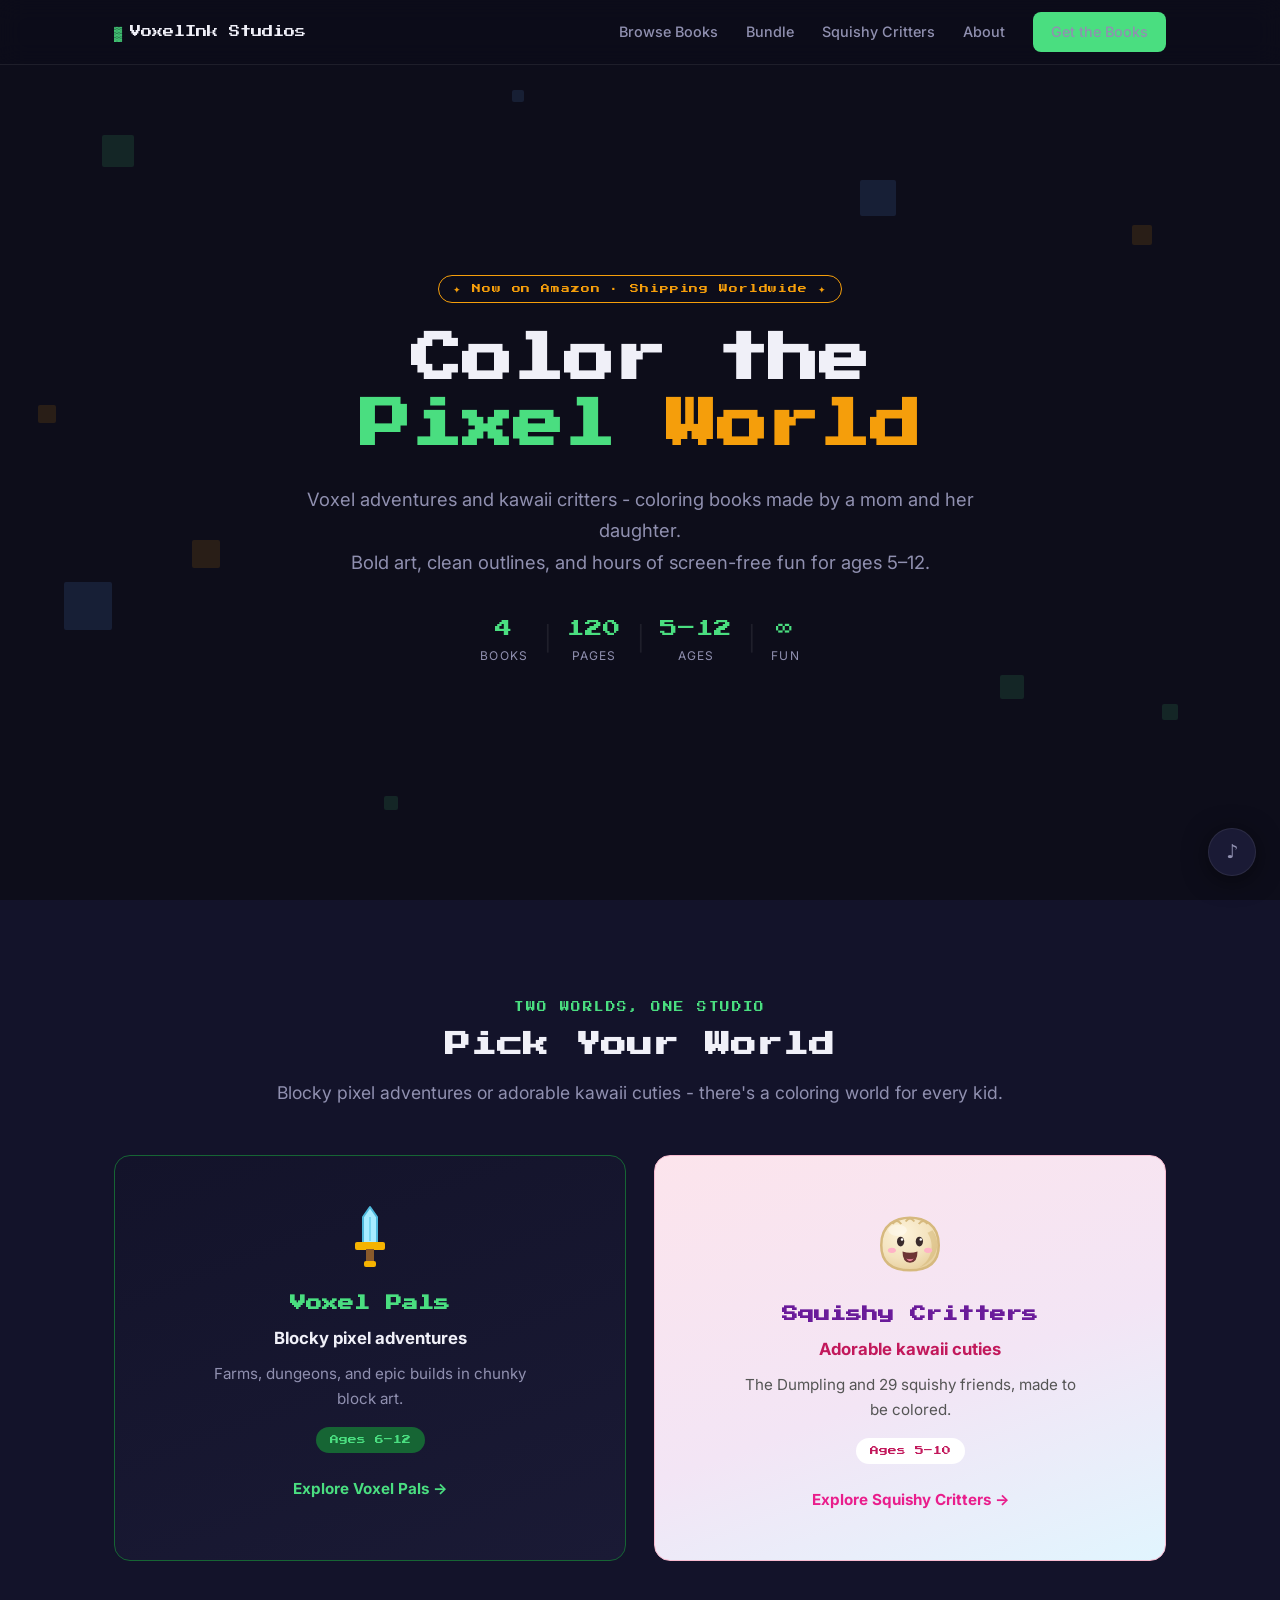
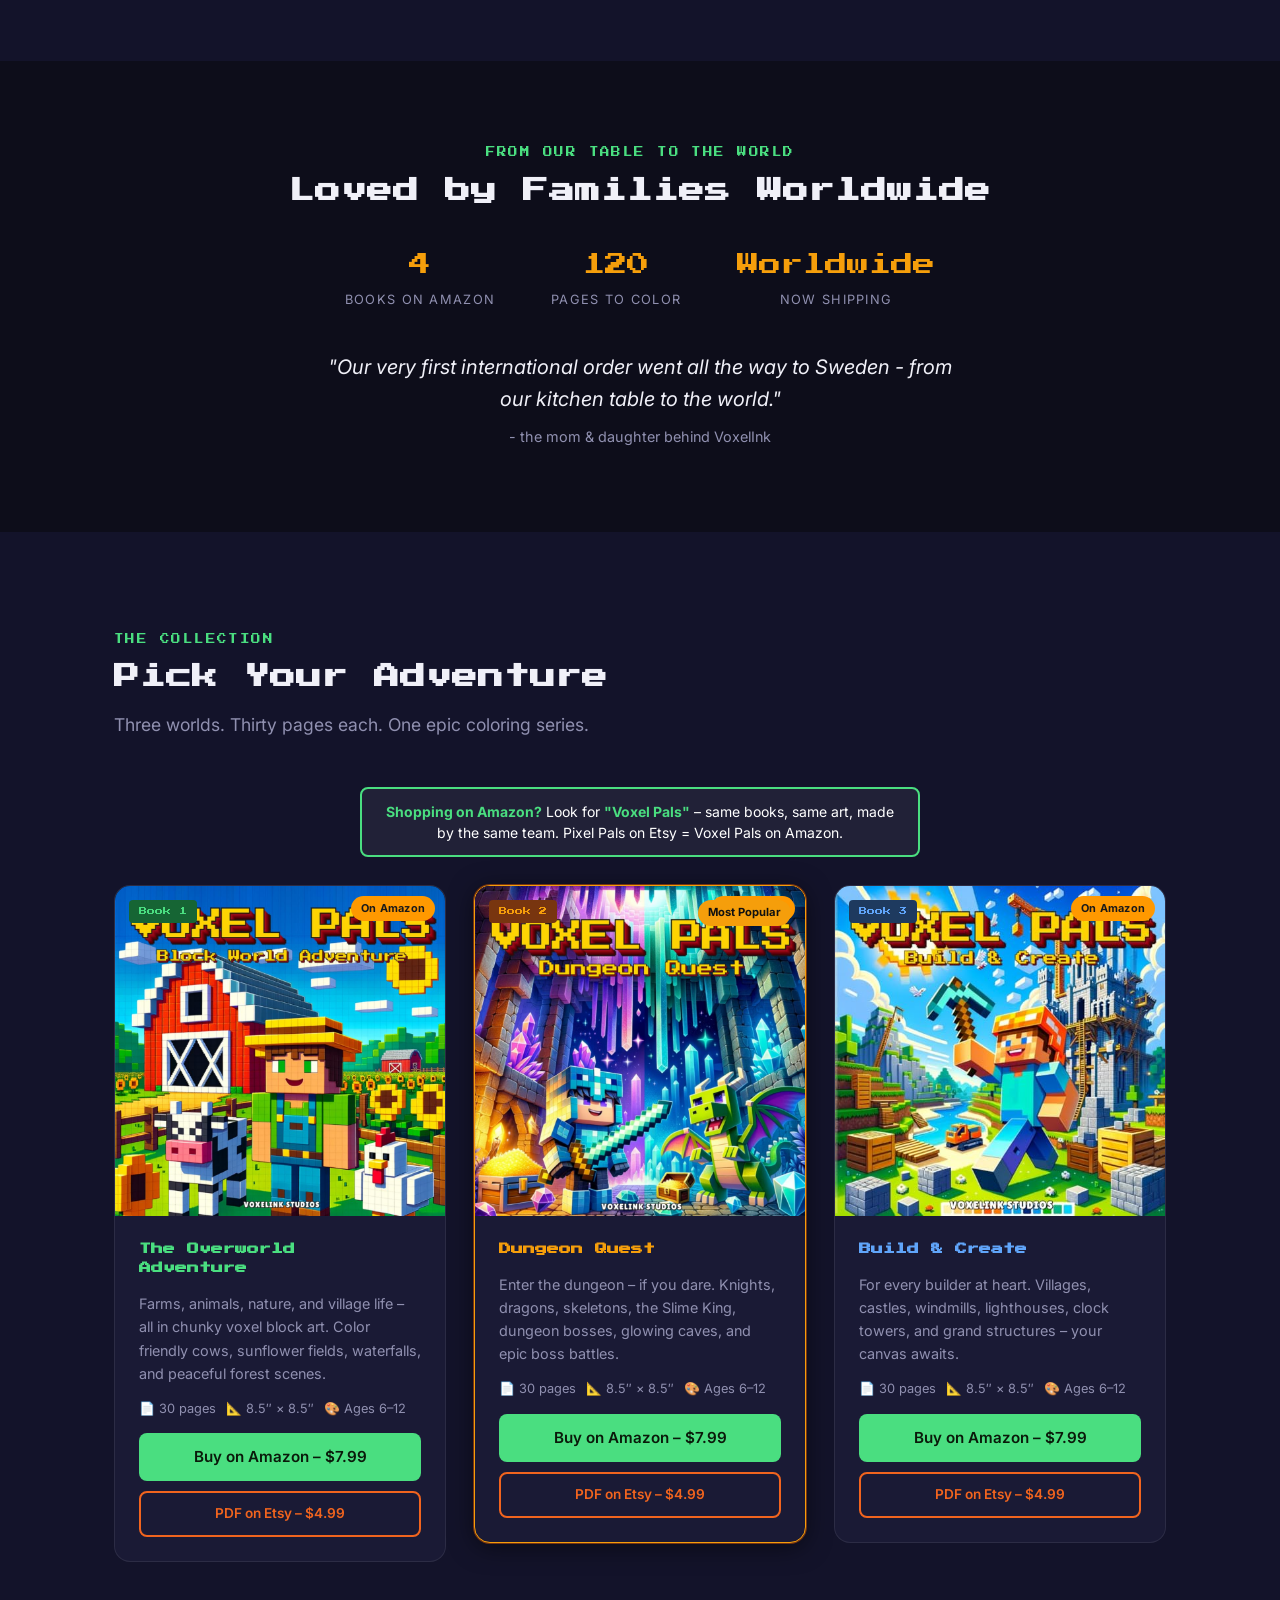
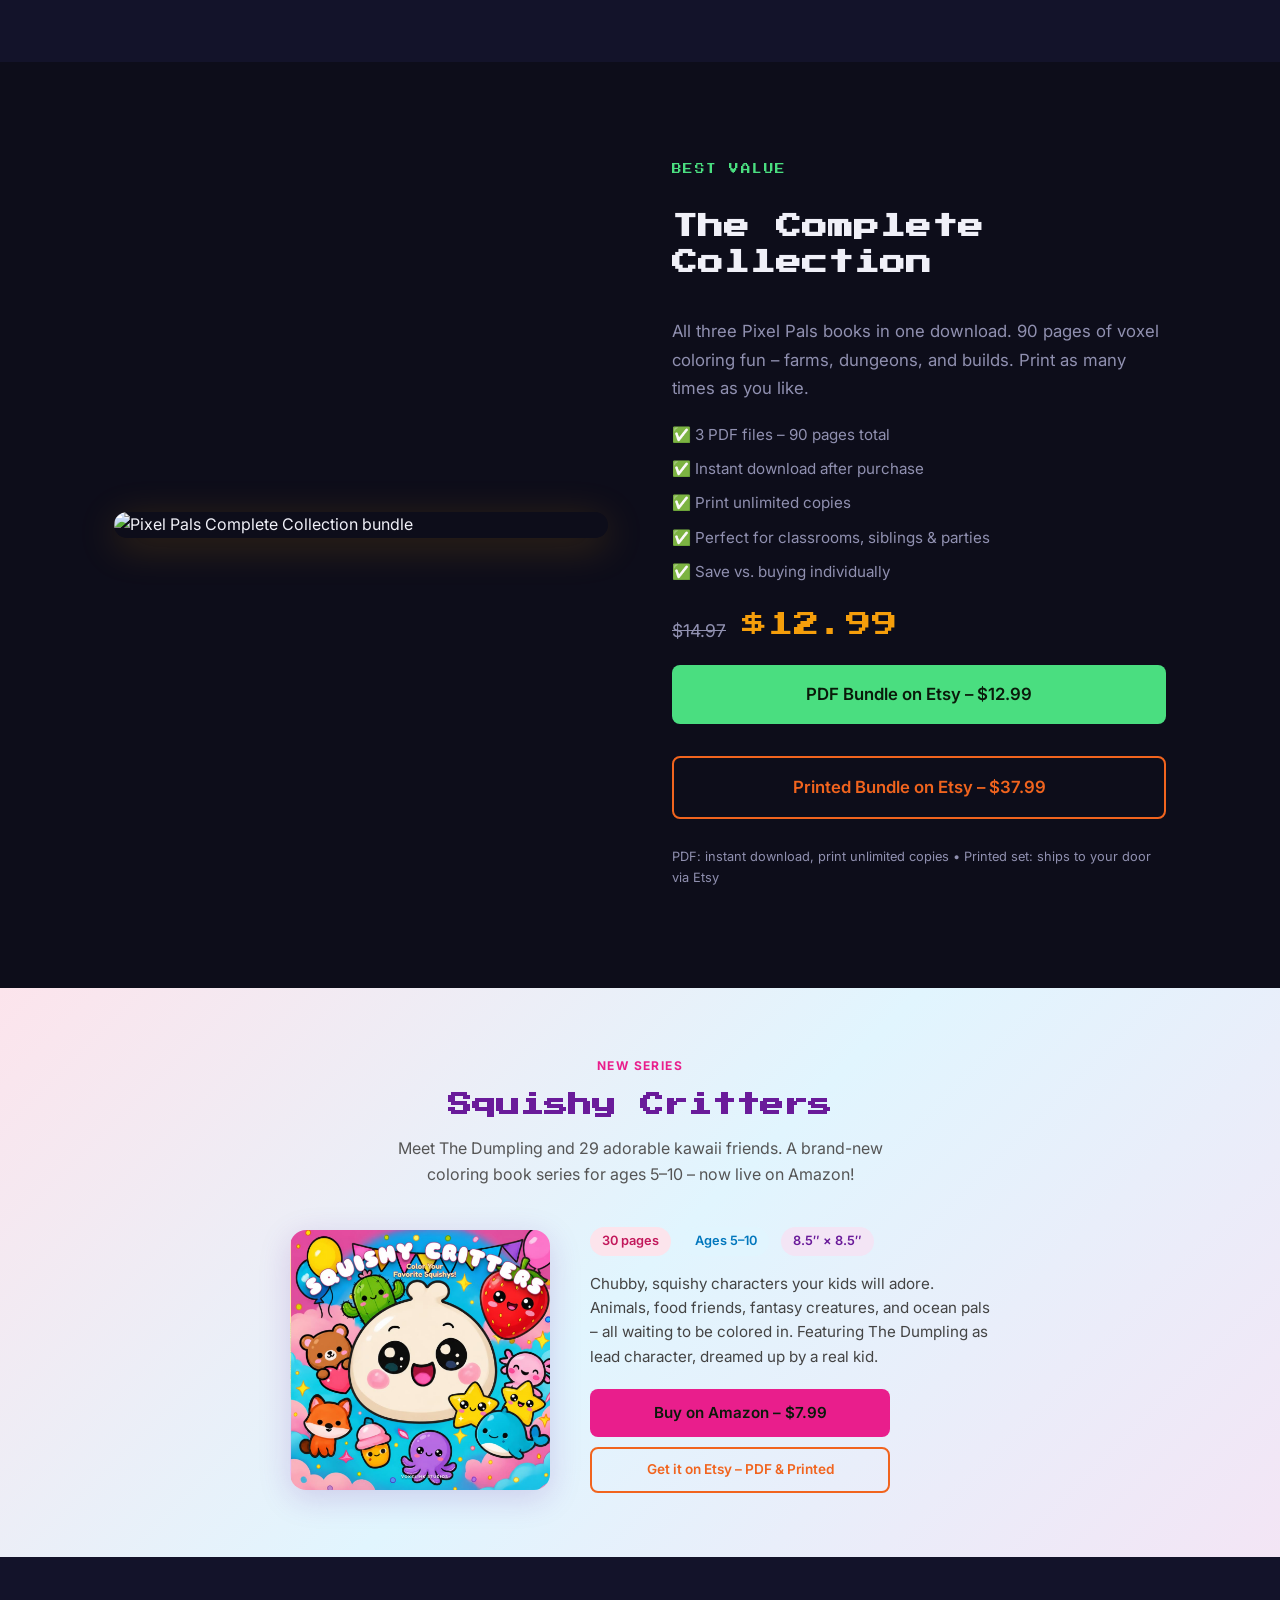
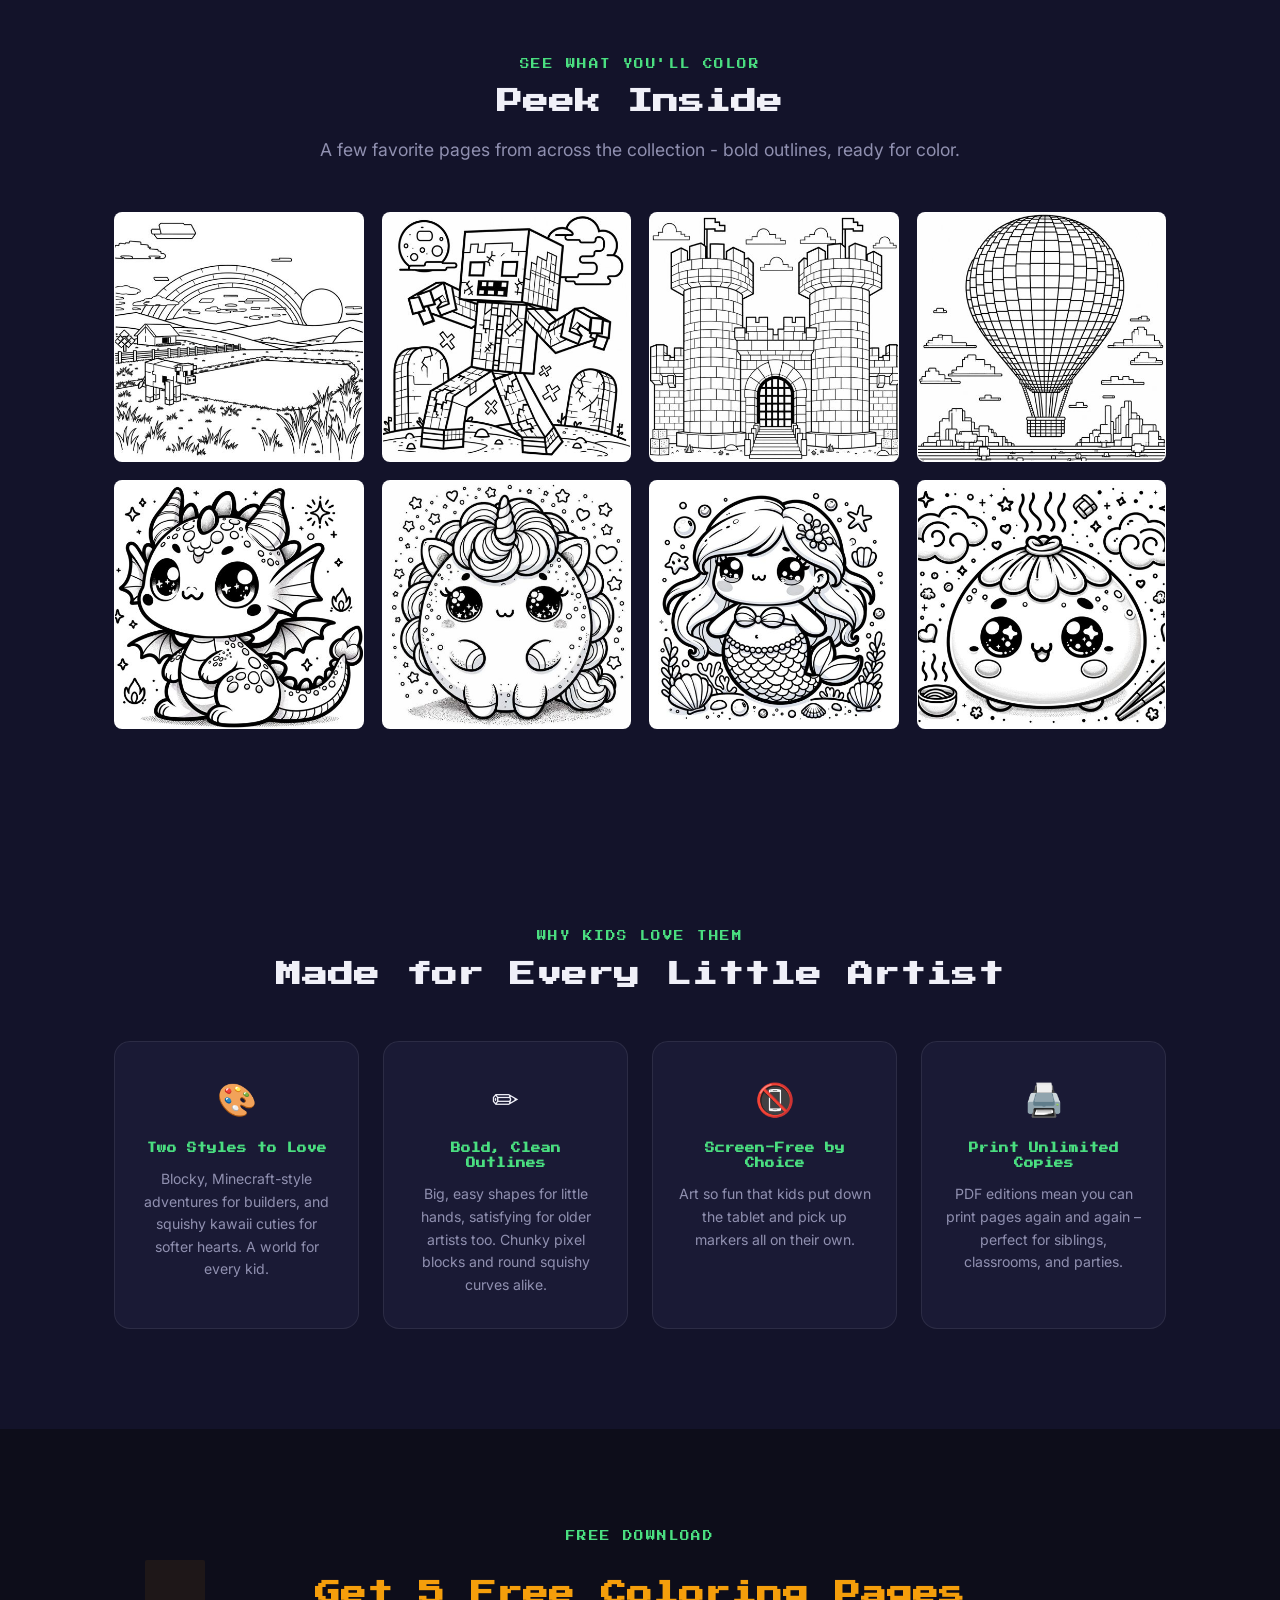
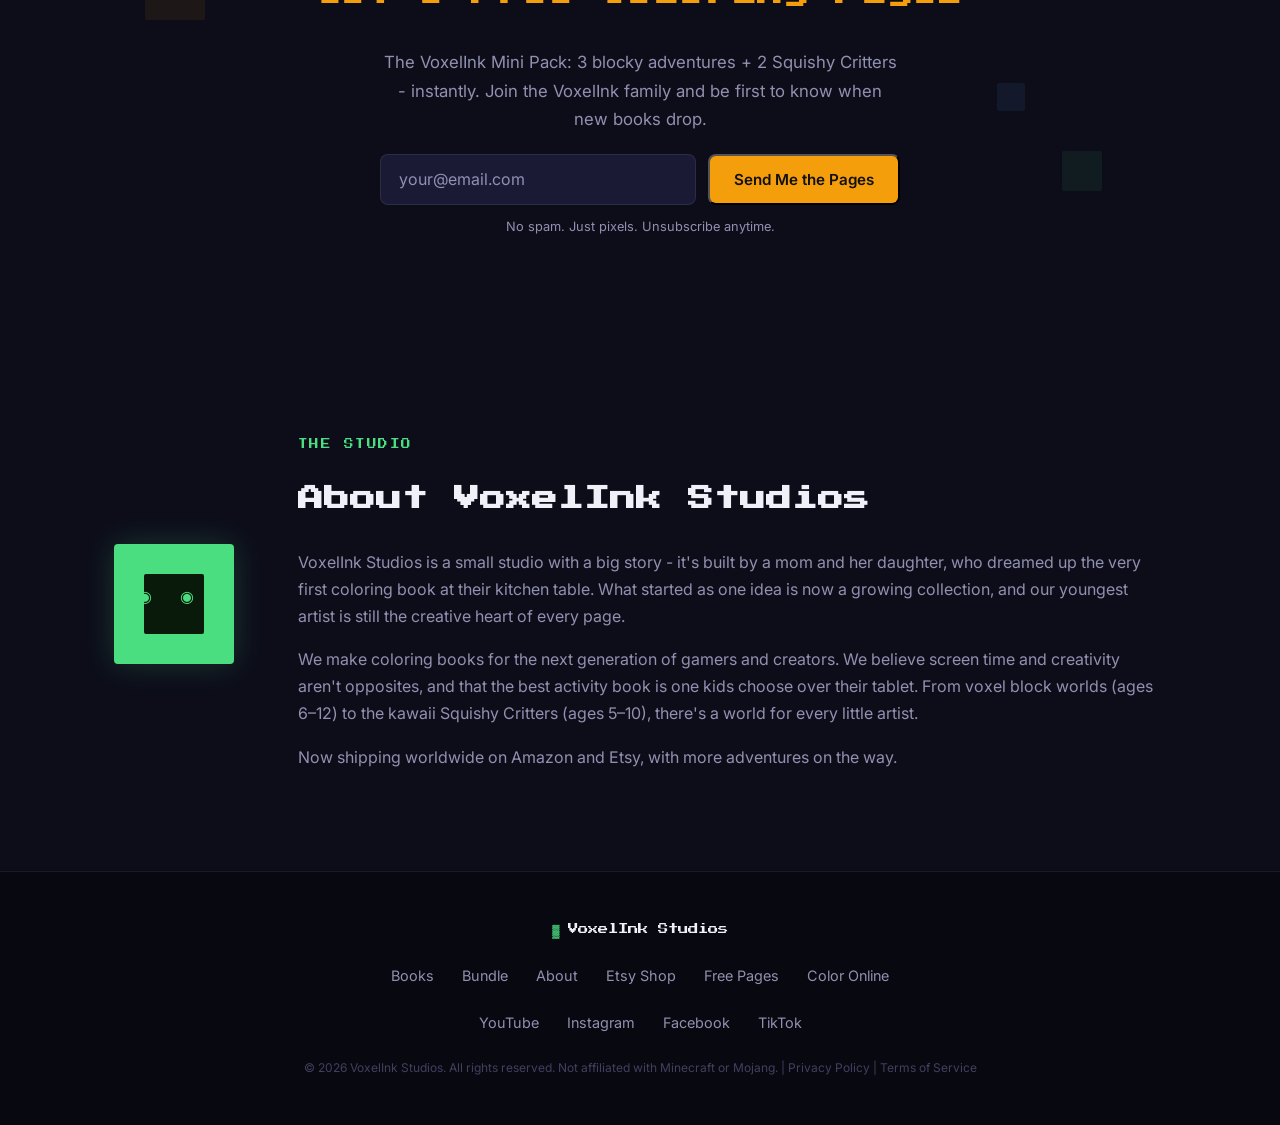
==== commit 6be8a503: "Squishy Etsy CTA: single price-less button to shop filtered view Per HoshiK43: avoid showing 14.99 p" ====
--- a/index.html
+++ b/index.html
@@ -414,8 +414,7 @@
           <p style="color:#444;font-size:0.95rem;line-height:1.6;margin-bottom:1.25rem;">Chubby, squishy characters your kids will adore. Animals, food friends, fantasy creatures, and ocean pals – all waiting to be colored in. Featuring The Dumpling as lead character, dreamed up by a real kid.</p>
           <div style="display:flex;flex-direction:column;gap:10px;max-width:300px;">
             <a href="https://www.amazon.com/dp/B0H3KKLQGW" class="btn btn-primary" target="_blank" rel="noopener" style="background:#e91e8c;border-color:#e91e8c;">Buy on Amazon – $7.99</a>
-            <a href="https://www.etsy.com/listing/4533724791" class="btn btn-etsy" target="_blank" rel="noopener">PDF on Etsy – $4.99</a>
-            <a href="https://www.etsy.com/listing/4533995595" class="btn btn-etsy" target="_blank" rel="noopener">Printed Book on Etsy – $14.99</a>
+            <a href="https://www.etsy.com/shop/VoxelInkStudios?search_query=squishy" class="btn btn-etsy" target="_blank" rel="noopener">Get it on Etsy – PDF &amp; Printed</a>
           </div>
         </div>
       </div>
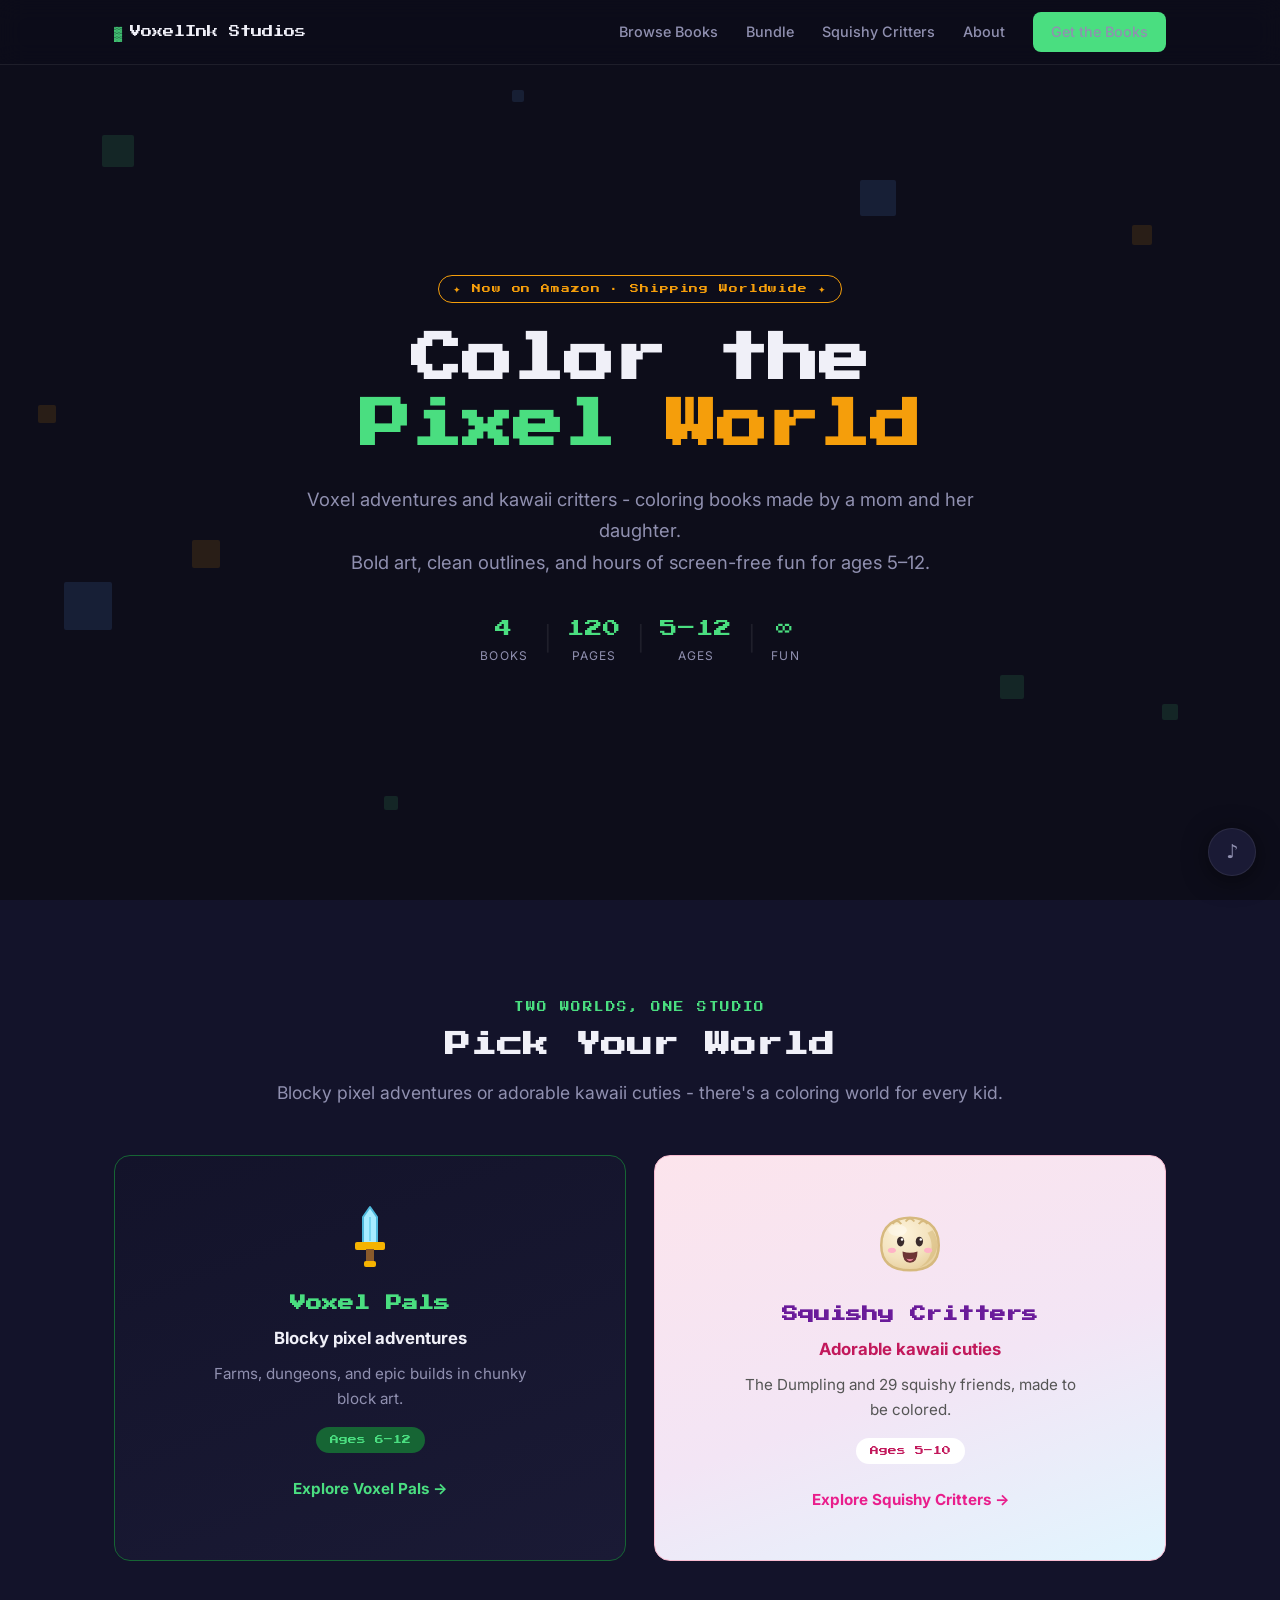
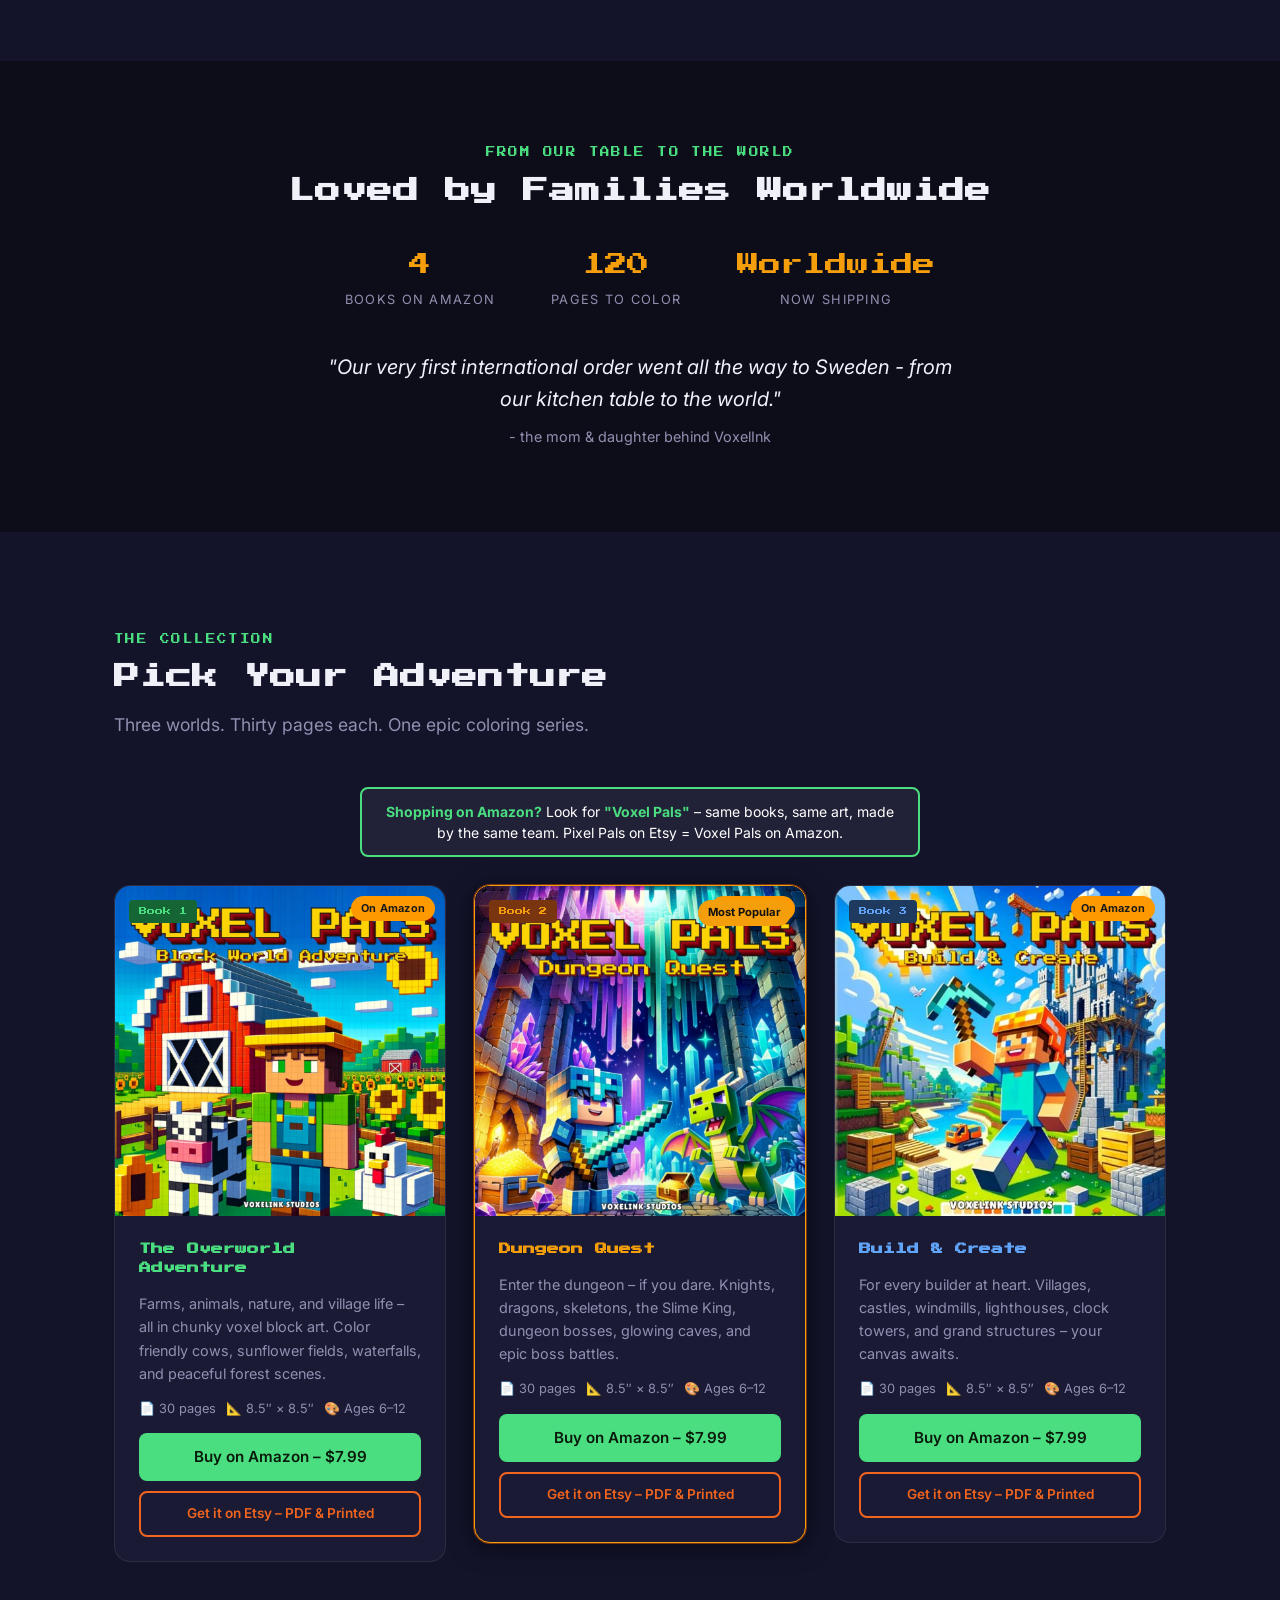
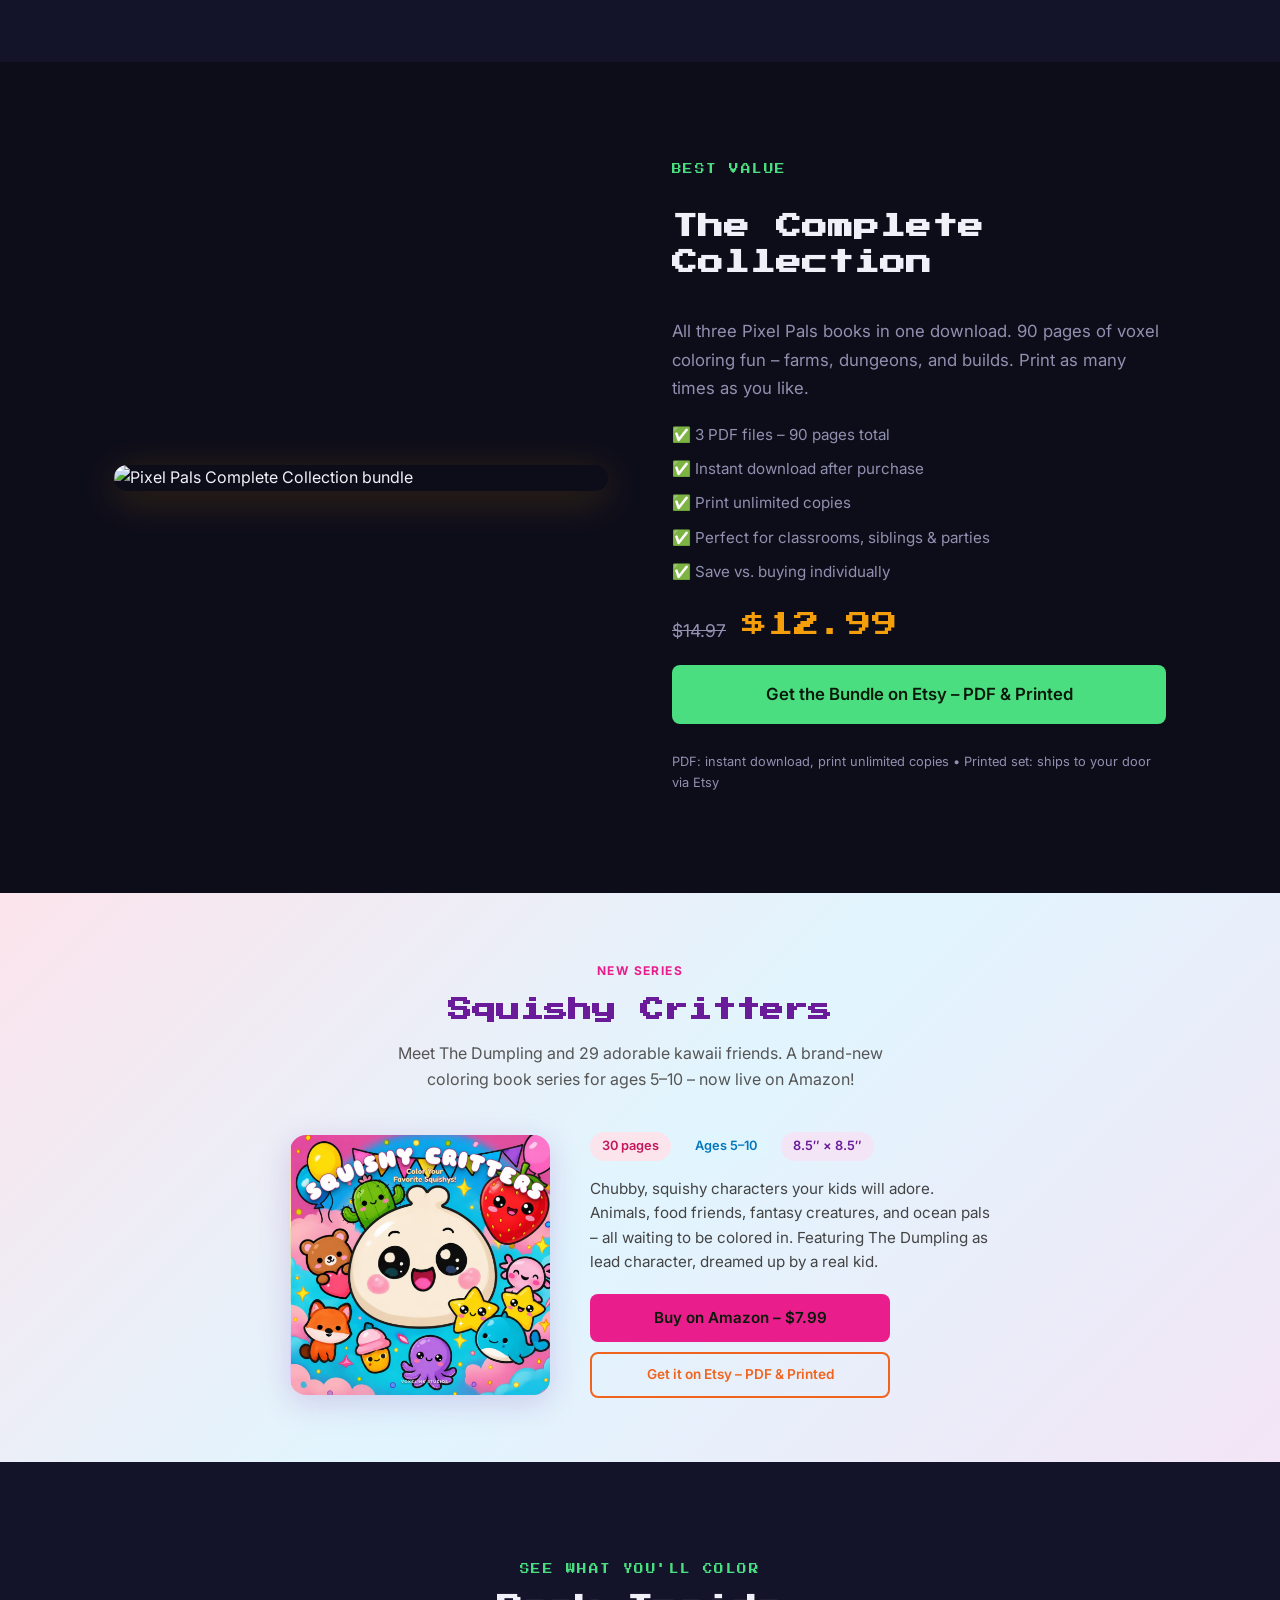
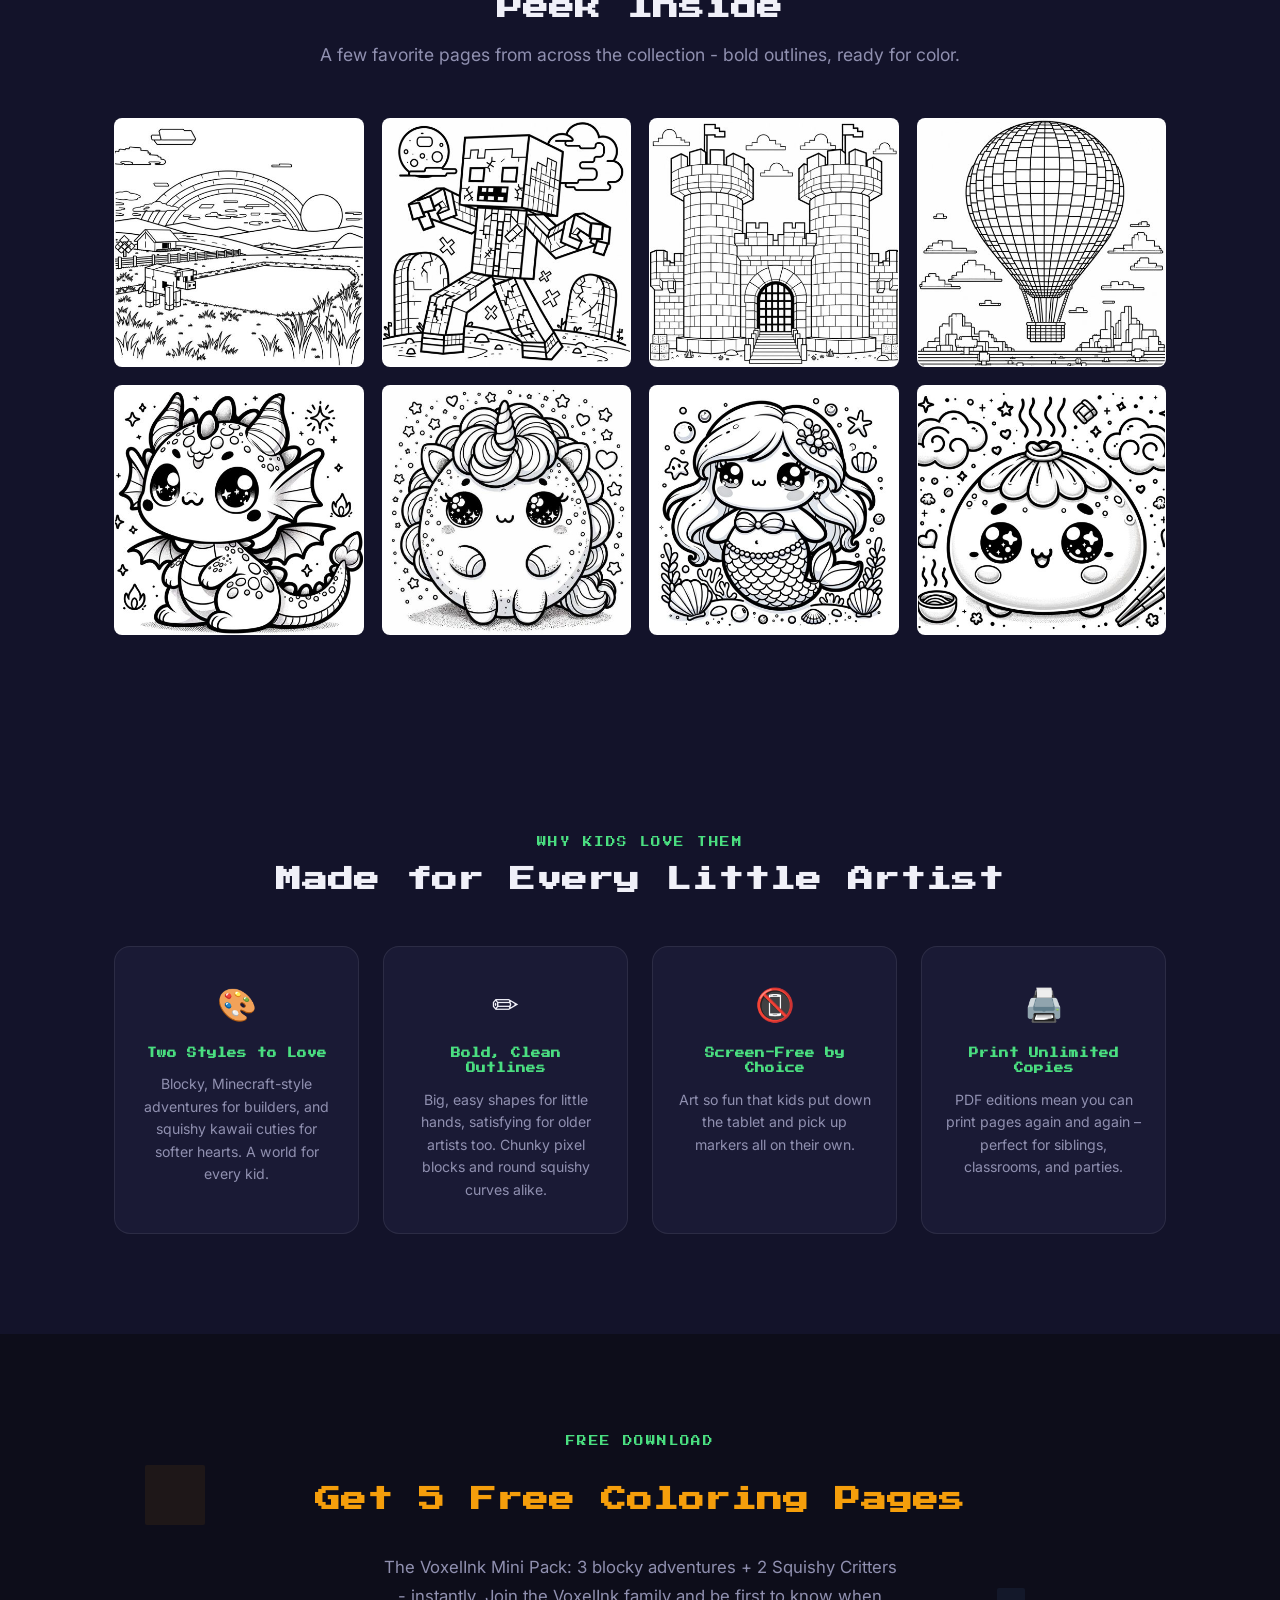
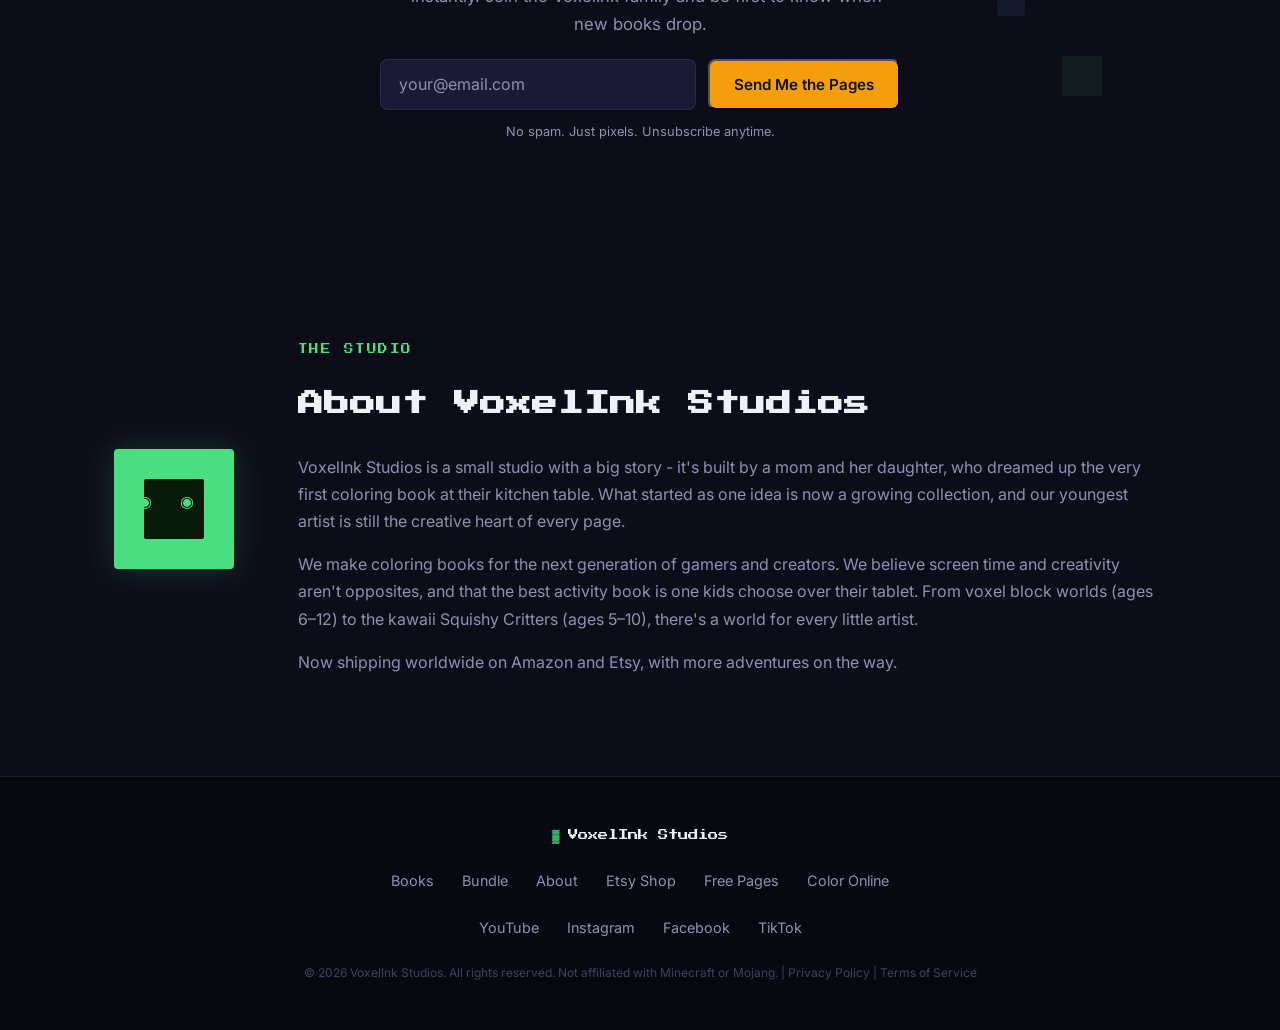
==== commit 07bf5ecd: "Apply price-less Etsy CTA pattern to all books and bundle Book 1/2/3 cards + bundle now use a single" ====
--- a/index.html
+++ b/index.html
@@ -288,7 +288,7 @@
             </div>
             <div class="book-ctas">
               <a href="https://www.amazon.com/dp/B0H26WJ86D" class="btn btn-primary" target="_blank" rel="noopener">Buy on Amazon – $7.99</a>
-              <a href="https://www.etsy.com/listing/4479776482/minecraft-style-coloring-book-for-kids" class="btn btn-etsy" target="_blank" rel="noopener">PDF on Etsy – $4.99</a>
+              <a href="https://www.etsy.com/shop/VoxelInkStudios?search_query=overworld" class="btn btn-etsy" target="_blank" rel="noopener">Get it on Etsy – PDF &amp; Printed</a>
             </div>
           </div>
         </div>
@@ -321,7 +321,7 @@
             </div>
             <div class="book-ctas">
               <a href="https://www.amazon.com/dp/B0H327XW54" class="btn btn-primary" target="_blank" rel="noopener">Buy on Amazon – $7.99</a>
-              <a href="https://www.etsy.com/listing/4479846180/minecraft-style-coloring-book-pixel-pals" class="btn btn-etsy" target="_blank" rel="noopener">PDF on Etsy – $4.99</a>
+              <a href="https://www.etsy.com/shop/VoxelInkStudios?search_query=dungeon" class="btn btn-etsy" target="_blank" rel="noopener">Get it on Etsy – PDF &amp; Printed</a>
             </div>
           </div>
         </div>
@@ -353,7 +353,7 @@
             </div>
             <div class="book-ctas">
               <a href="https://www.amazon.com/dp/B0H32BQ3FR" class="btn btn-primary" target="_blank" rel="noopener">Buy on Amazon – $7.99</a>
-              <a href="https://www.etsy.com/listing/4479852124/minecraft-style-coloring-book-pixel-pals" class="btn btn-etsy" target="_blank" rel="noopener">PDF on Etsy – $4.99</a>
+              <a href="https://www.etsy.com/shop/VoxelInkStudios?search_query=build" class="btn btn-etsy" target="_blank" rel="noopener">Get it on Etsy – PDF &amp; Printed</a>
             </div>
           </div>
         </div>
@@ -384,8 +384,7 @@
             <span class="price-was">$14.97</span>
             <span class="price-now">$12.99</span>
           </div>
-          <a href="https://www.etsy.com/listing/4479860802/minecraft-style-coloring-book-bundle" class="btn btn-primary btn-lg" target="_blank" rel="noopener">PDF Bundle on Etsy – $12.99</a>
-          <a href="https://www.etsy.com/listing/4506212985" class="btn btn-etsy btn-lg" target="_blank" rel="noopener" style="margin-top:0.75rem;display:inline-block;">Printed Bundle on Etsy – $37.99</a>
+          <a href="https://www.etsy.com/shop/VoxelInkStudios?search_query=bundle" class="btn btn-primary btn-lg" target="_blank" rel="noopener">Get the Bundle on Etsy – PDF &amp; Printed</a>
           <p class="bundle-note">PDF: instant download, print unlimited copies • Printed set: ships to your door via Etsy</p>
         </div>
       </div>
